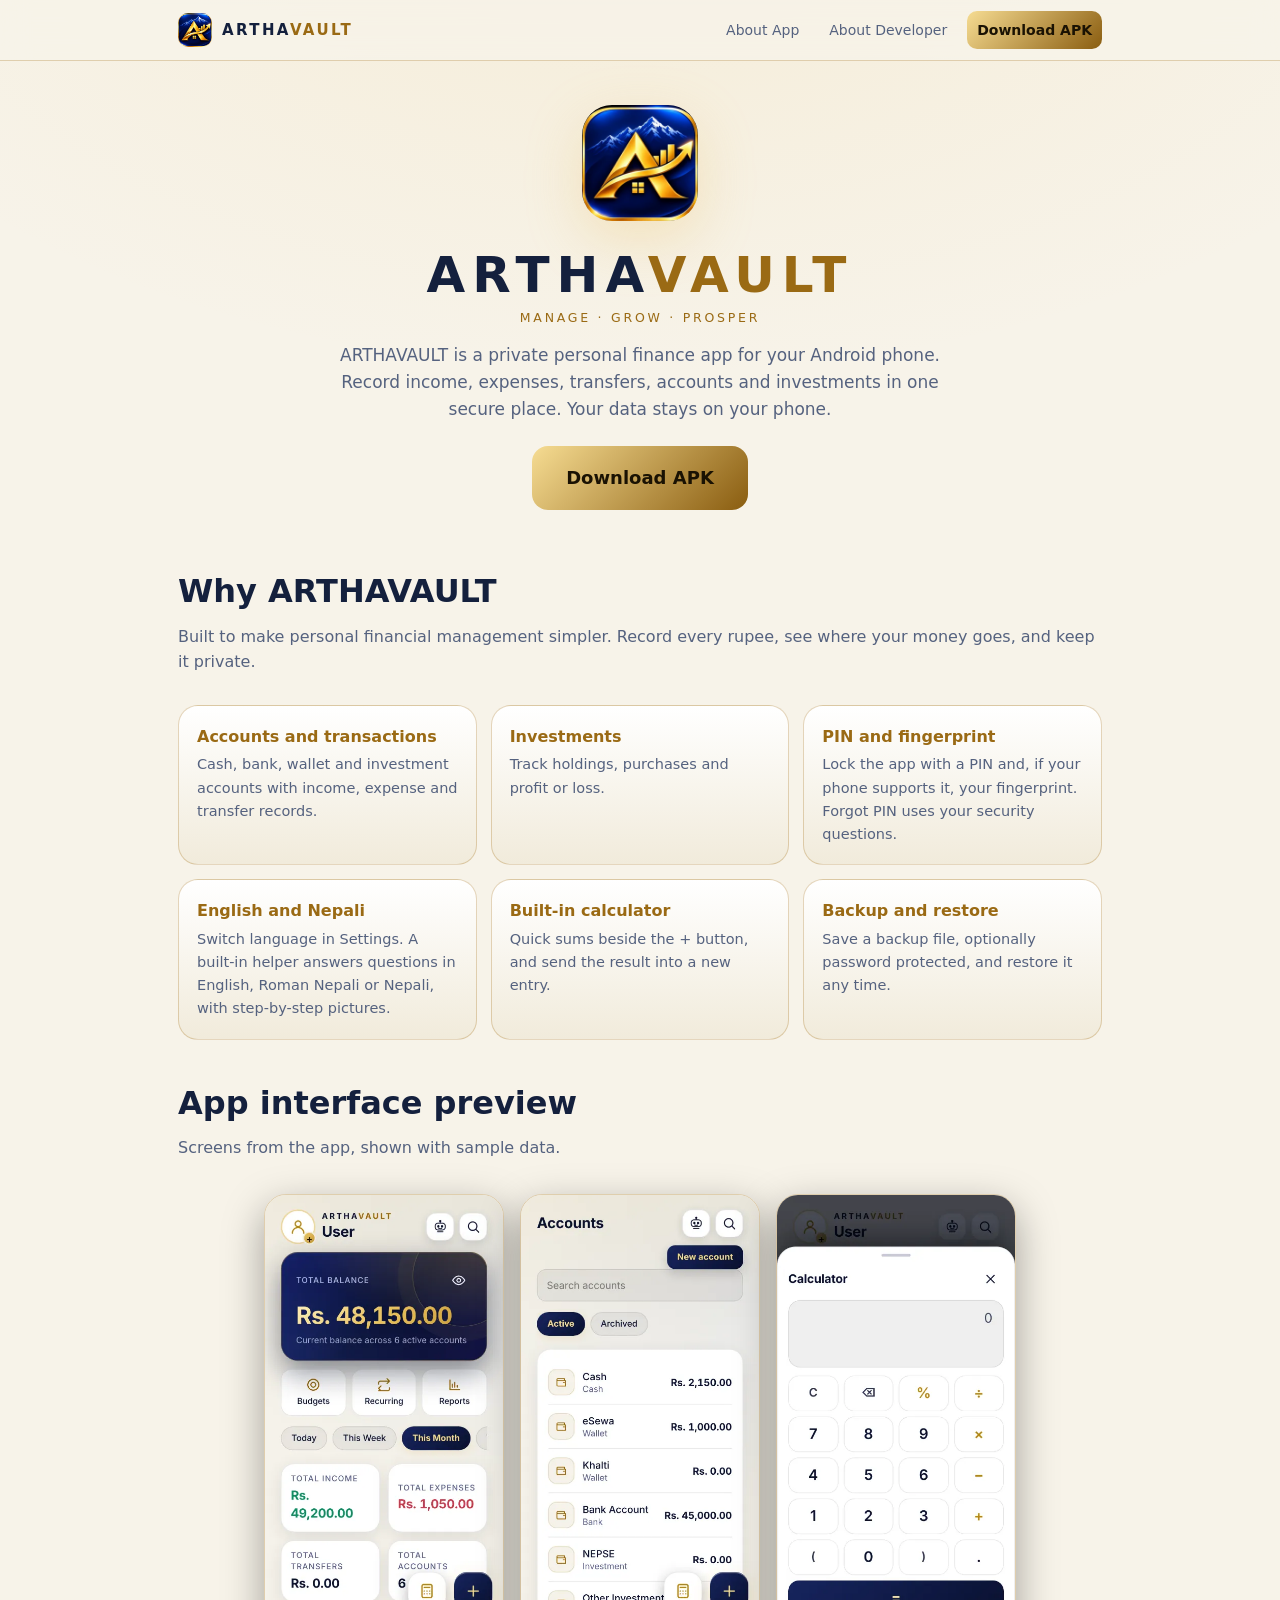
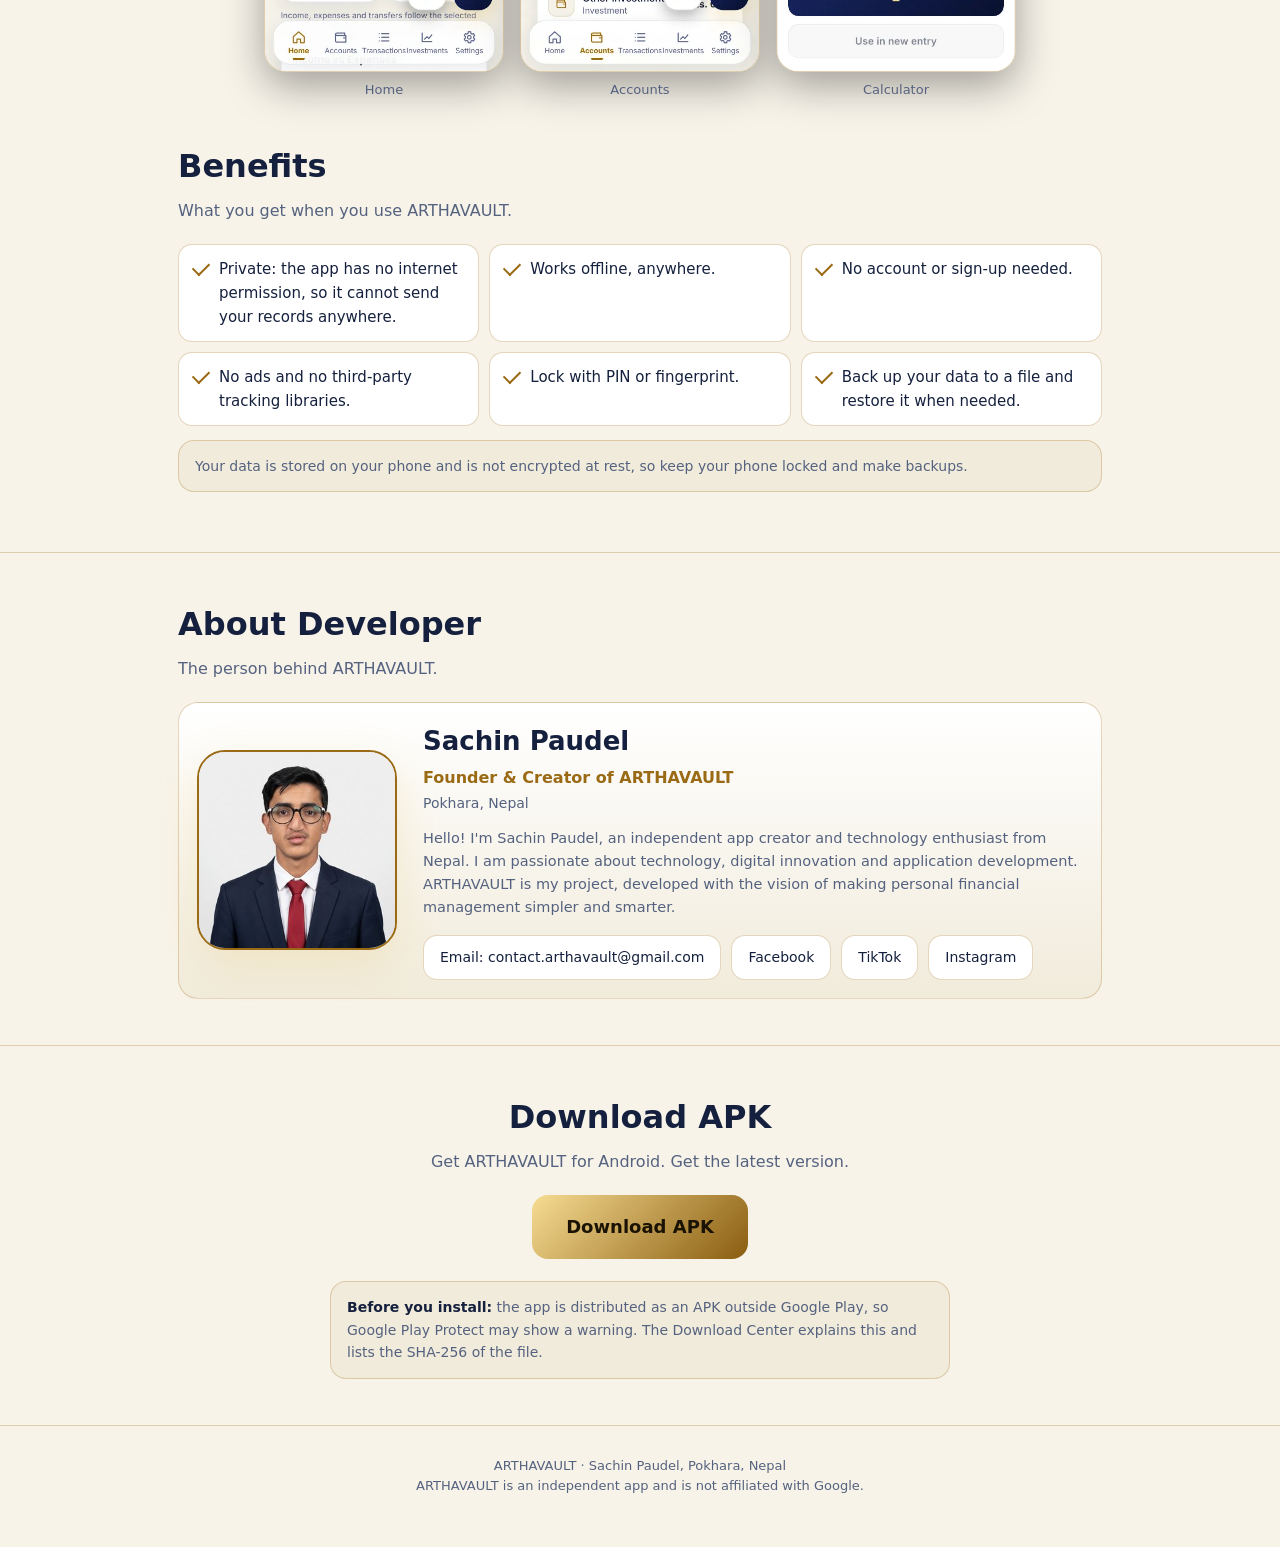
==== index.html @ 294e5fd0 "Add files via upload" ====
<!doctype html><html lang="en"><head><meta charset="utf-8"><meta name="viewport" content="width=device-width,initial-scale=1">
<title>ARTHAVAULT - Personal Finance App for Android (Download APK)</title>
<meta name="description" content="ARTHAVAULT is a private personal finance app for Android. Track income, expenses, accounts and investments with PIN and fingerprint lock. Works offline in English and Nepali. Download the APK.">
<link rel="canonical" href="https://arthavault.github.io/">
<meta property="og:site_name" content="ARTHAVAULT"><meta name="application-name" content="ARTHAVAULT"><meta name="robots" content="index,follow"><meta name="theme-color" content="#070d1f">
<meta property="og:type" content="website"><meta property="og:title" content="ARTHAVAULT - Manage. Grow. Prosper."><meta property="og:description" content="A private personal finance app for Android. English and Nepali. Data stays on your phone."><meta property="og:url" content="https://arthavault.github.io/"><meta property="og:image" content="https://arthavault.github.io/assets/logo.webp">
<script type="application/ld+json">{"@context":"https://schema.org","@type":"MobileApplication","name":"ARTHAVAULT","operatingSystem":"Android","applicationCategory":"FinanceApplication","description":"A private personal finance app for Android that works offline in English and Nepali.","url":"https://arthavault.github.io/","author":{"@type":"Person","name":"Sachin Paudel"},"offers":{"@type":"Offer","price":"0","priceCurrency":"USD"}}</script>
<script type="application/ld+json">{"@context":"https://schema.org","@type":"WebSite","name":"ARTHAVAULT","alternateName":"ArthaVault Nepal","url":"https://arthavault.github.io/"}</script><link rel="icon" href="/favicon.ico" sizes="48x48"><link rel="icon" type="image/png" sizes="48x48" href="/assets/favicon-48.png"><link rel="icon" type="image/png" sizes="192x192" href="/assets/favicon-192.png"><link rel="apple-touch-icon" href="/assets/apple-touch-icon.png"><link rel="stylesheet" href="assets/style.css"></head><body>
<nav class="top"><div class="w"><a class="brand" href="#about-app"><img src="assets/logo.webp" alt=""><span>ARTHA<i>VAULT</i></span></a>
<a class="l" href="#about-app">About App</a><a class="l" href="#about-developer">About Developer</a><a class="l cta" href="#download">Download APK</a></div></nav>

<section id="about-app" style="padding:0"><div class="w">
<div class="hero"><img class="lg" src="assets/logo.webp" alt="ARTHAVAULT logo" width="116" height="116"><h1>ARTHA<i>VAULT</i></h1><div class="tag">Manage · Grow · Prosper</div>
<p class="lead">ARTHAVAULT is a private personal finance app for your Android phone. Record income, expenses, transfers, accounts and investments in one secure place. Your data stays on your phone.</p>
<a class="btn big" href="download.html">Download APK</a></div>

<div class="rv" style="padding:30px 0 10px"><h2 class="h2">Why ARTHAVAULT</h2><p class="sub">Built to make personal financial management simpler. Record every rupee, see where your money goes, and keep it private.</p></div>
<div class="grid rv">
<div class="card"><b class="t">Accounts and transactions</b><p>Cash, bank, wallet and investment accounts with income, expense and transfer records.</p></div>
<div class="card"><b class="t">Investments</b><p>Track holdings, purchases and profit or loss.</p></div>
<div class="card"><b class="t">PIN and fingerprint</b><p>Lock the app with a PIN and, if your phone supports it, your fingerprint. Forgot PIN uses your security questions.</p></div>
<div class="card"><b class="t">English and Nepali</b><p>Switch language in Settings. A built-in helper answers questions in English, Roman Nepali or Nepali, with step-by-step pictures.</p></div>
<div class="card"><b class="t">Built-in calculator</b><p>Quick sums beside the + button, and send the result into a new entry.</p></div>
<div class="card"><b class="t">Backup and restore</b><p>Save a backup file, optionally password protected, and restore it any time.</p></div></div>

<div class="rv" style="padding:38px 0 8px"><h2 class="h2">App interface preview</h2><p class="sub">Screens from the app, shown with sample data.</p></div>
<div class="shots rv">
<figure><img src="assets/shot-home.webp" alt="ARTHAVAULT home screen with total balance" width="234" height="468" loading="lazy"><figcaption>Home</figcaption></figure>
<figure><img src="assets/shot-accounts.webp" alt="ARTHAVAULT accounts list" width="234" height="468" loading="lazy"><figcaption>Accounts</figcaption></figure>
<figure><img src="assets/shot-calc.webp" alt="ARTHAVAULT built-in calculator" width="234" height="468" loading="lazy"><figcaption>Calculator</figcaption></figure></div>

<div class="rv" style="padding:22px 0 46px"><h2 class="h2">Benefits</h2><p class="sub">What you get when you use ARTHAVAULT.</p>
<ul class="ben"><li>Private: the app has no internet permission, so it cannot send your records anywhere.</li><li>Works offline, anywhere.</li><li>No account or sign-up needed.</li><li>No ads and no third-party tracking libraries.</li><li>Lock with PIN or fingerprint.</li><li>Back up your data to a file and restore it when needed.</li></ul>
<p class="note" style="margin-top:14px">Your data is stored on your phone and is not encrypted at rest, so keep your phone locked and make backups.</p></div>
</div></section>

<section id="about-developer" class="blk"><div class="w">
<div class="rv"><h2 class="h2">About Developer</h2><p class="sub">The person behind ARTHAVAULT.</p>
<div class="dev card"><img class="ph" src="assets/sachin.jpg" alt="Sachin Paudel" width="200" height="200" loading="lazy">
<div><h3>Sachin Paudel</h3><div class="role">Founder &amp; Creator of ARTHAVAULT</div><div class="loc">Pokhara, Nepal</div>
<p class="about">Hello! I'm Sachin Paudel, an independent app creator and technology enthusiast from Nepal. I am passionate about technology, digital innovation and application development. ARTHAVAULT is my project, developed with the vision of making personal financial management simpler and smarter.</p>
<div class="contact"><a class="chip" href="mailto:contact.arthavault@gmail.com">Email: contact.arthavault@gmail.com</a>
<a class="chip" href="https://www.facebook.com/share/1FFiviWC2u/" target="_blank" rel="noopener">Facebook</a>
<a class="chip" href="https://www.tiktok.com/@arthavault?_r=1&amp;_t=ZS-9BOHJL34FTY" target="_blank" rel="noopener">TikTok</a>
<a class="chip" href="https://www.instagram.com/arthavaultapp?obrf=MzZlbmM0NDNmdGJ3" target="_blank" rel="noopener">Instagram</a></div></div></div></div></div></section>

<section id="download" class="blk"><div class="w dl rv"><h2 class="h2">Download APK</h2><p class="sub">Get ARTHAVAULT for Android. Get the latest version.</p>
<a class="btn big" href="download.html">Download APK</a>
<p class="note" style="margin:22px auto 0;max-width:620px;text-align:left"><b>Before you install:</b> the app is distributed as an APK outside Google Play, so Google Play Protect may show a warning. The Download Center explains this and lists the SHA-256 of the file.</p></div></section>

<footer><div class="w">ARTHAVAULT · Sachin Paudel, Pokhara, Nepal<br>ARTHAVAULT is an independent app and is not affiliated with Google.</div></footer>
<script>
(function(){var els=document.querySelectorAll('.rv');if(!('IntersectionObserver' in window)){els.forEach(function(e){e.classList.add('in')});return}
var o=new IntersectionObserver(function(es){es.forEach(function(e){if(e.isIntersecting){e.target.classList.add('in');o.unobserve(e.target)}})},{threshold:.12});els.forEach(function(e){o.observe(e)})})();
</script></body></html>
---- assets/style.css ----
:root{--bg:#070d1f;--bg2:#0b1430;--s:#0e1730;--s2:#121d3c;--line:rgba(232,188,85,.2);--ink:#eef1fa;--mut:#9aa6c4;--gold:#e8bc55;--gold2:#c8922a;--ok:#4cc38a;--bad:#ff7a7a}
@media(prefers-color-scheme:light){:root{--bg:#f7f3e9;--bg2:#efe8d6;--s:#fff;--s2:#f1ebdb;--line:rgba(160,110,20,.28);--ink:#14203d;--mut:#55627f;--gold:#9a6a14;--gold2:#8a5d10;--ok:#1f8a58;--bad:#c23b3b}}
*{box-sizing:border-box}html{scroll-behavior:smooth;scroll-padding-top:70px}
body{margin:0;background:radial-gradient(900px 500px at 50% -120px,rgba(232,188,85,.12),transparent),var(--bg);color:var(--ink);font:16px/1.6 system-ui,-apple-system,"Segoe UI",Roboto,sans-serif;-webkit-font-smoothing:antialiased}
a{color:var(--gold)}img{max-width:100%}
.w{max-width:960px;margin:0 auto;padding:0 18px}
nav.top{position:sticky;top:0;z-index:20;backdrop-filter:blur(14px);background:color-mix(in srgb,var(--bg) 82%,transparent);border-bottom:1px solid var(--line)}
nav.top .w{display:flex;align-items:center;gap:10px;height:60px}
.brand{display:flex;align-items:center;gap:10px;text-decoration:none;color:var(--ink);font-weight:700;letter-spacing:.16em;font-size:15px;margin-right:auto}
.brand img{width:34px;height:34px;border-radius:10px}.brand i{font-style:normal;color:var(--gold)}
nav.top a.l{color:var(--mut);text-decoration:none;font-size:14px;padding:8px 10px;border-radius:10px;white-space:nowrap}
nav.top a.l:hover,nav.top a.l.on{color:var(--ink);background:var(--s2)}
nav.top a.cta{background:linear-gradient(135deg,#f6dc92,var(--gold2));color:#1a1203;font-weight:700}
@media(max-width:560px){.brand span{display:none}nav.top a.l{padding:8px 7px;font-size:13px}}
.hero{text-align:center;padding:44px 0 26px}
.hero img.lg{width:116px;height:116px;border-radius:30px;box-shadow:0 18px 56px rgba(232,188,85,.28)}
h1{font-size:clamp(30px,8vw,50px);letter-spacing:.14em;margin:18px 0 4px;line-height:1.15}h1 i{font-style:normal;color:var(--gold)}
.tag{color:var(--gold);letter-spacing:.22em;font-size:12.5px;text-transform:uppercase}
.lead{color:var(--mut);max-width:600px;margin:14px auto 22px;font-size:17px}
.btn{display:inline-flex;align-items:center;justify-content:center;gap:8px;padding:15px 26px;border-radius:16px;background:linear-gradient(135deg,#f6dc92,var(--gold2));color:#1a1203;font-weight:700;text-decoration:none;border:0;font-size:16px;cursor:pointer;transition:transform .18s,box-shadow .18s;font-family:inherit}
.btn:hover{transform:translateY(-2px);box-shadow:0 10px 28px rgba(232,188,85,.28)}
.btn.sec{background:transparent;color:var(--ink);border:1px solid var(--line)}.btn.sec:hover{box-shadow:none;background:var(--s2)}
.btn.big{padding:18px 34px;font-size:18px}.btn.sm{padding:11px 18px;font-size:14px;border-radius:13px}
.btn[disabled]{opacity:.6;cursor:wait}
section.blk{padding:46px 0;border-top:1px solid var(--line)}
section.blk>.w>h2,.h2{font-size:clamp(24px,5vw,32px);margin:0 0 6px}
.sub{color:var(--mut);margin:0 0 20px}
.grid{display:grid;grid-template-columns:repeat(auto-fit,minmax(250px,1fr));gap:14px}
.card{background:linear-gradient(180deg,var(--s),var(--s2));border:1px solid var(--line);border-radius:20px;padding:18px}
.card b.t{color:var(--gold);display:block;margin-bottom:4px}.card p{margin:0;color:var(--mut);font-size:14.5px}
.shots{display:flex;gap:16px;overflow-x:auto;padding:6px 2px 18px;scroll-snap-type:x mandatory;-webkit-overflow-scrolling:touch}
.shots figure{margin:0;flex:0 0 min(62%,240px);scroll-snap-align:center;text-align:center}
.shots img{width:100%;border-radius:22px;border:1px solid var(--line);box-shadow:0 14px 40px rgba(0,0,0,.35);display:block;height:auto}
.shots figcaption{font-size:13px;color:var(--mut);margin-top:8px}
@media(min-width:760px){.shots{justify-content:center;overflow:visible}.shots figure{flex-basis:240px}}
.note{border:1px solid var(--line);background:var(--s2);border-radius:16px;padding:14px 16px;font-size:14px;color:var(--mut)}.note b{color:var(--ink)}
ul.ben{list-style:none;padding:0;margin:0;display:grid;grid-template-columns:repeat(auto-fit,minmax(260px,1fr));gap:10px}
ul.ben li{padding:12px 14px 12px 40px;position:relative;background:var(--s);border:1px solid var(--line);border-radius:14px;font-size:15px}
ul.ben li:before{content:"";position:absolute;left:14px;top:17px;width:14px;height:8px;border-left:2.5px solid var(--gold);border-bottom:2.5px solid var(--gold);transform:rotate(-45deg)}
.dev{display:grid;grid-template-columns:200px 1fr;gap:26px;align-items:center}
@media(max-width:640px){.dev{grid-template-columns:1fr;text-align:center}.dev .ph{margin:0 auto}}
.ph{width:200px;height:200px;border-radius:28px;object-fit:cover;object-position:center top;border:2px solid var(--gold);box-shadow:0 16px 44px rgba(232,188,85,.2)}
.dev h3{margin:0;font-size:26px}.dev .role{color:var(--gold);font-weight:600;margin:2px 0}.dev .loc{color:var(--mut);font-size:14px;margin-bottom:12px}
.dev p.about{color:var(--mut);margin:0 0 16px}
.contact{display:flex;flex-wrap:wrap;gap:10px}@media(max-width:640px){.contact{justify-content:center}}
.chip{display:inline-flex;gap:8px;align-items:center;padding:10px 16px;border-radius:14px;border:1px solid var(--line);background:var(--s);color:var(--ink);text-decoration:none;font-size:14px}.chip:hover{background:var(--s2)}
.dl{text-align:center}
footer{padding:30px 0 50px;color:var(--mut);font-size:13px;text-align:center;border-top:1px solid var(--line)}
.rv{opacity:0;transform:translateY(18px);transition:opacity .6s ease,transform .6s ease}.rv.in{opacity:1;transform:none}
@media(prefers-reduced-motion:reduce){html{scroll-behavior:auto}.rv{opacity:1;transform:none;transition:none}.btn{transition:none}}
/* download center */
.vcard{margin-bottom:14px}.vcard.latest{border-color:var(--gold);box-shadow:0 0 0 1px var(--gold),0 18px 50px rgba(232,188,85,.14)}
.vh{display:flex;flex-wrap:wrap;gap:10px 14px;align-items:flex-start;justify-content:space-between}
.vh h3{margin:0;font-size:21px}.vh .nm{color:var(--mut);font-size:14px;margin-top:2px}
.badge{font-size:11px;font-weight:700;letter-spacing:.06em;text-transform:uppercase;padding:3px 10px;border-radius:99px;border:1px solid var(--line);color:var(--mut);margin-left:8px;vertical-align:middle}
.badge.l{background:linear-gradient(135deg,#f6dc92,var(--gold2));color:#1a1203;border:0}
.meta{display:grid;grid-template-columns:repeat(auto-fit,minmax(150px,1fr));gap:8px 16px;margin:14px 0;font-size:13.5px}
.meta div span{display:block;color:var(--mut);font-size:12px}.meta div b{font-weight:600}
.notes{color:var(--mut);font-size:14.5px;margin:0 0 12px}
.hash{font:11px/1.5 ui-monospace,Menlo,monospace;color:var(--mut);word-break:break-all;margin-top:10px}
.stat{margin-top:10px;font-size:14px;min-height:20px}.stat.ok{color:var(--ok)}.stat.err{color:var(--bad)}.stat.wait{color:var(--mut)}
.back{display:inline-flex;margin-bottom:6px}
ol.steps{padding-left:20px;color:var(--mut)}ol.steps li{margin:6px 0}
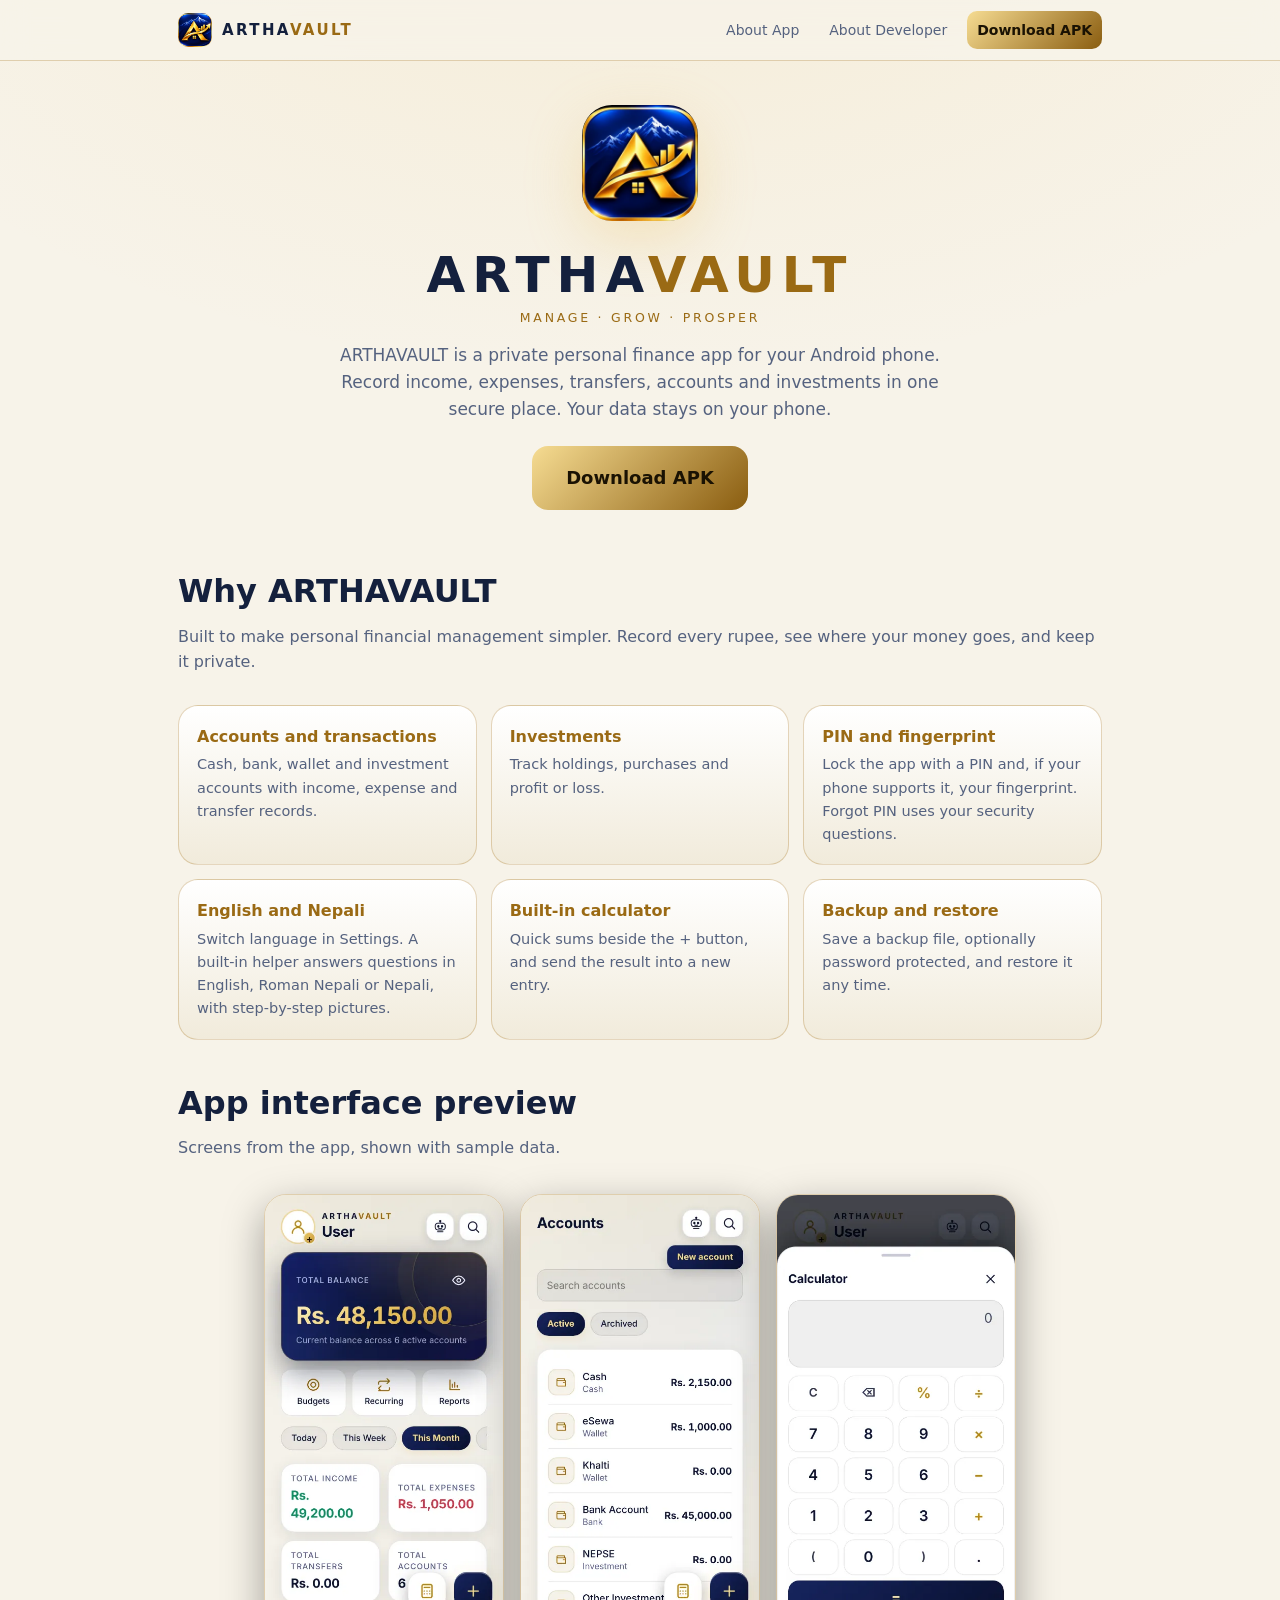
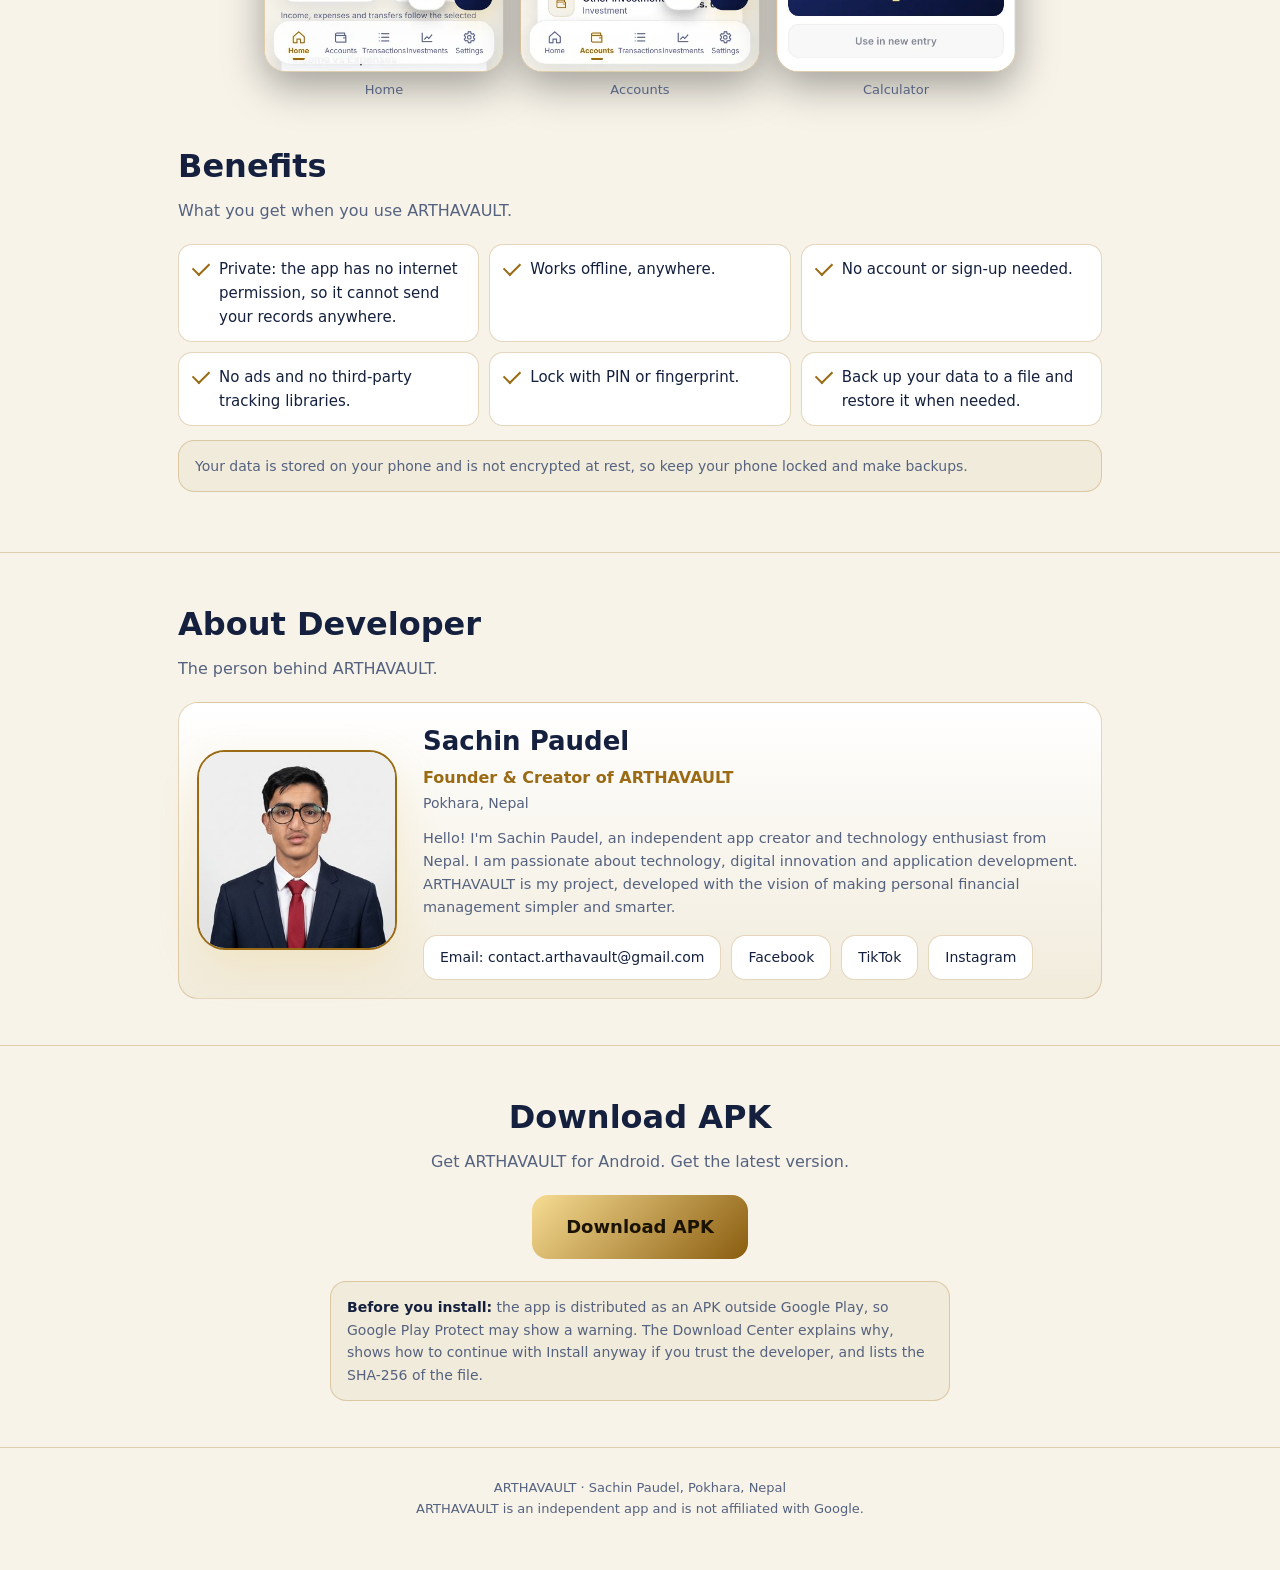
==== commit cea33078: "Add files via upload" ====
--- a/index.html
+++ b/index.html
@@ -46,7 +46,7 @@
 
 <section id="download" class="blk"><div class="w dl rv"><h2 class="h2">Download APK</h2><p class="sub">Get ARTHAVAULT for Android. Get the latest version.</p>
 <a class="btn big" href="download.html">Download APK</a>
-<p class="note" style="margin:22px auto 0;max-width:620px;text-align:left"><b>Before you install:</b> the app is distributed as an APK outside Google Play, so Google Play Protect may show a warning. The Download Center explains this and lists the SHA-256 of the file.</p></div></section>
+<p class="note" style="margin:22px auto 0;max-width:620px;text-align:left"><b>Before you install:</b> the app is distributed as an APK outside Google Play, so Google Play Protect may show a warning. The Download Center explains why, shows how to continue with Install anyway if you trust the developer, and lists the SHA-256 of the file.</p></div></section>
 
 <footer><div class="w">ARTHAVAULT · Sachin Paudel, Pokhara, Nepal<br>ARTHAVAULT is an independent app and is not affiliated with Google.</div></footer>
 <script>
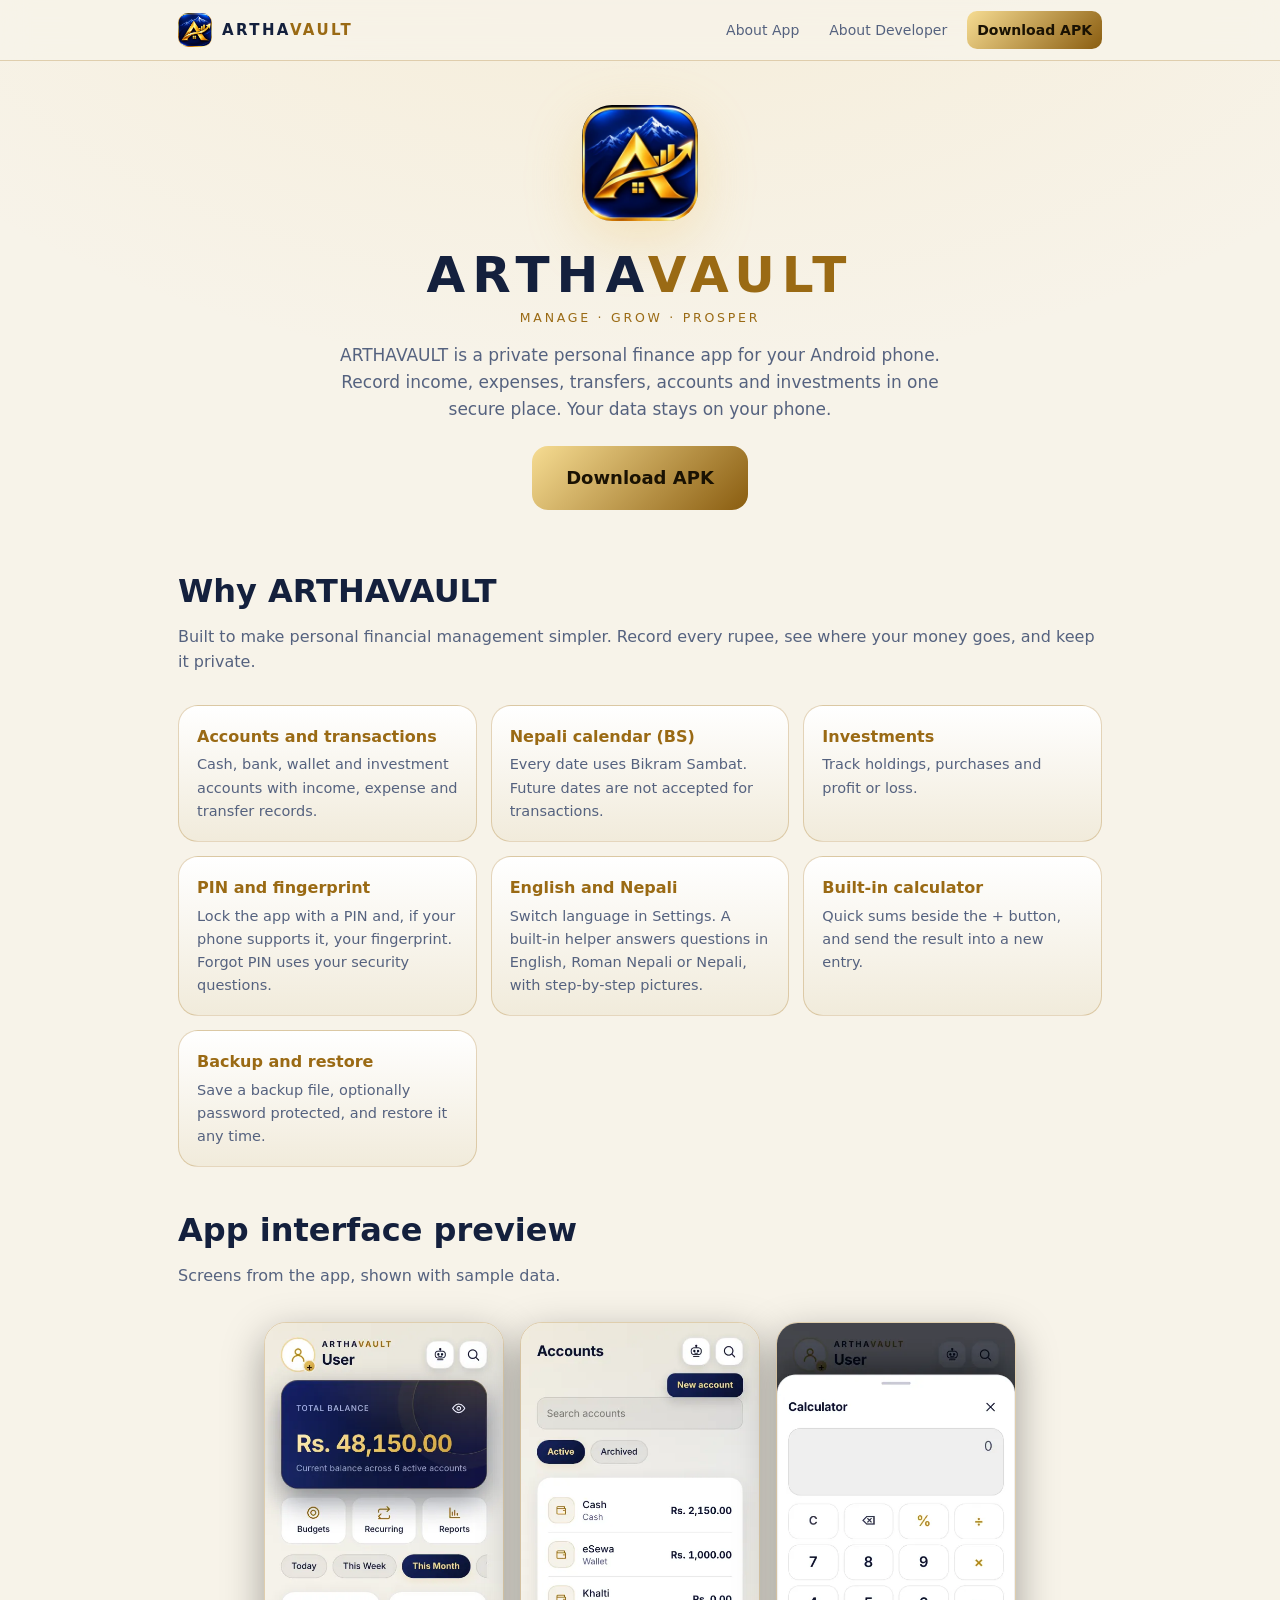
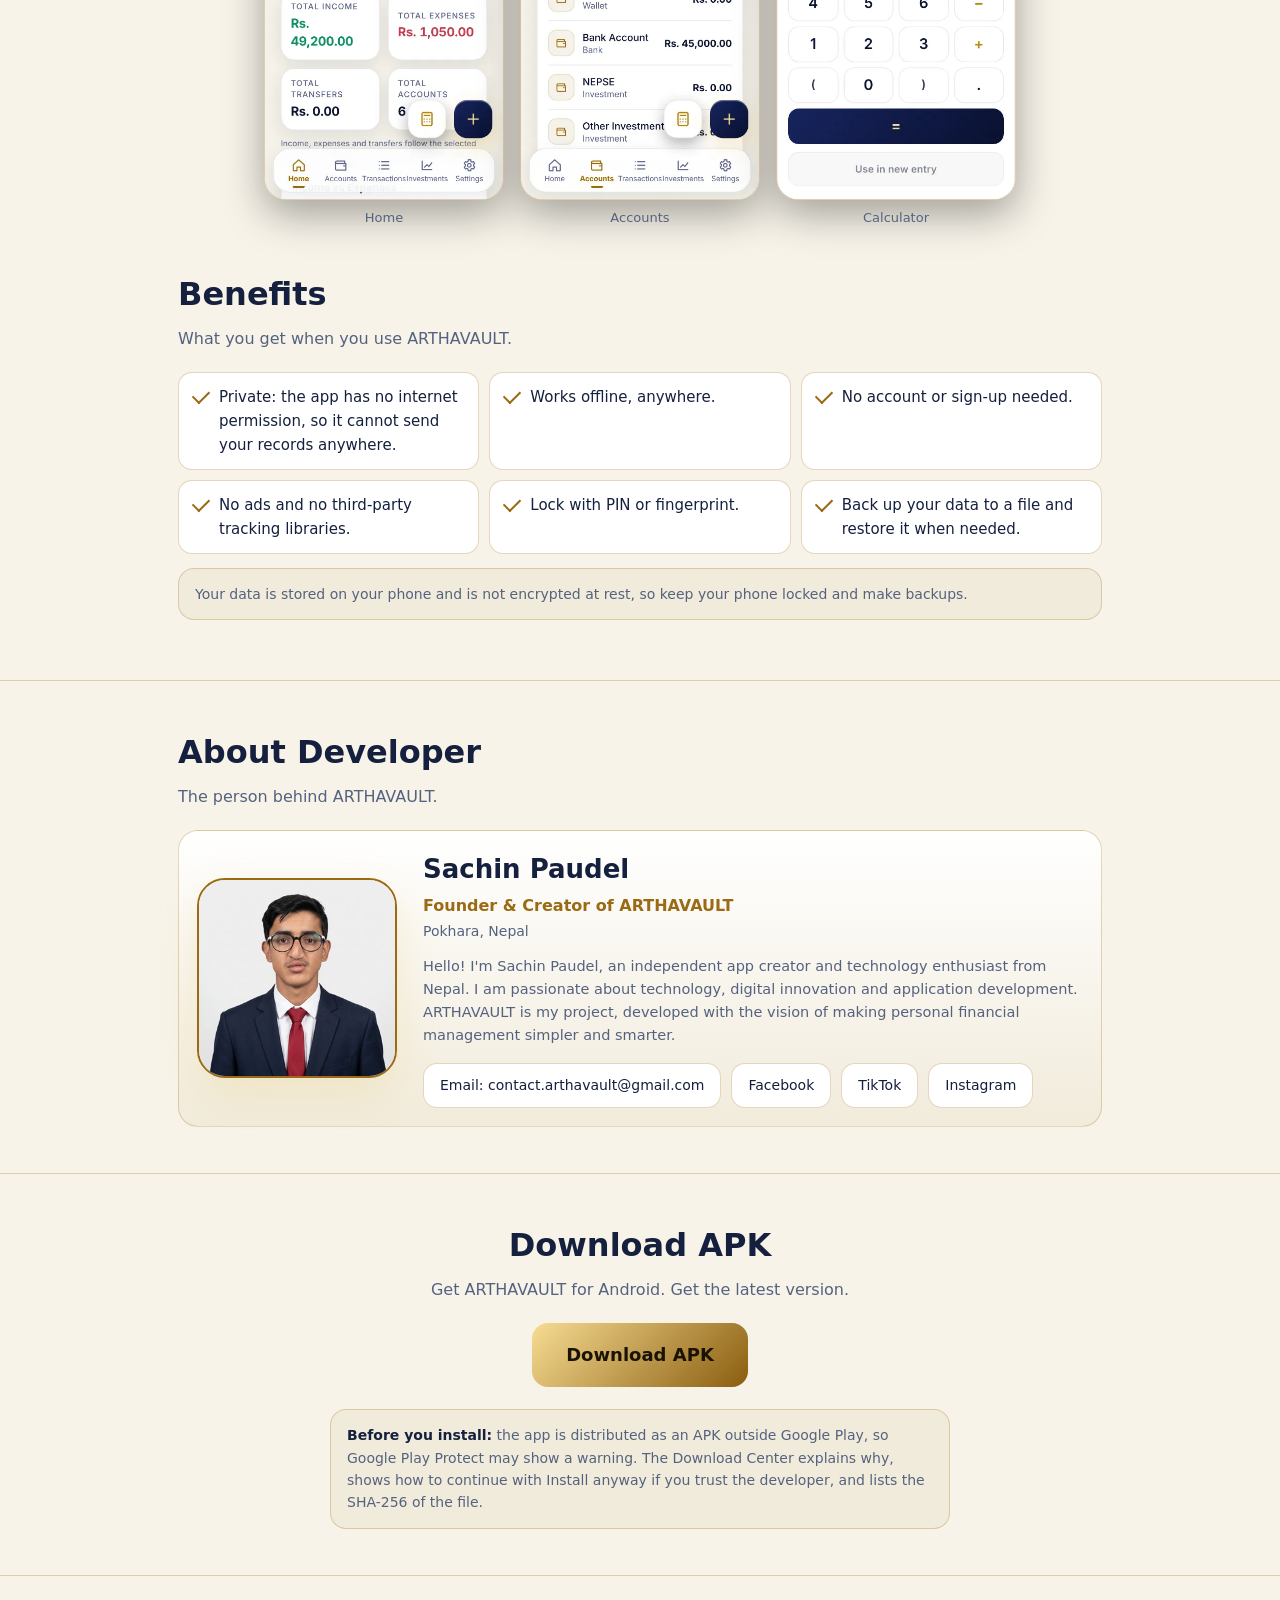
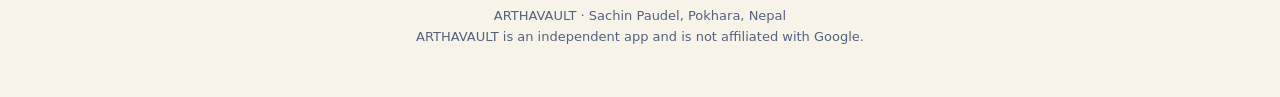
==== commit db19a220: "Add files via upload" ====
--- a/index.html
+++ b/index.html
@@ -17,6 +17,7 @@
 <div class="rv" style="padding:30px 0 10px"><h2 class="h2">Why ARTHAVAULT</h2><p class="sub">Built to make personal financial management simpler. Record every rupee, see where your money goes, and keep it private.</p></div>
 <div class="grid rv">
 <div class="card"><b class="t">Accounts and transactions</b><p>Cash, bank, wallet and investment accounts with income, expense and transfer records.</p></div>
+<div class="card"><b class="t">Nepali calendar (BS)</b><p>Every date uses Bikram Sambat. Future dates are not accepted for transactions.</p></div>
 <div class="card"><b class="t">Investments</b><p>Track holdings, purchases and profit or loss.</p></div>
 <div class="card"><b class="t">PIN and fingerprint</b><p>Lock the app with a PIN and, if your phone supports it, your fingerprint. Forgot PIN uses your security questions.</p></div>
 <div class="card"><b class="t">English and Nepali</b><p>Switch language in Settings. A built-in helper answers questions in English, Roman Nepali or Nepali, with step-by-step pictures.</p></div>
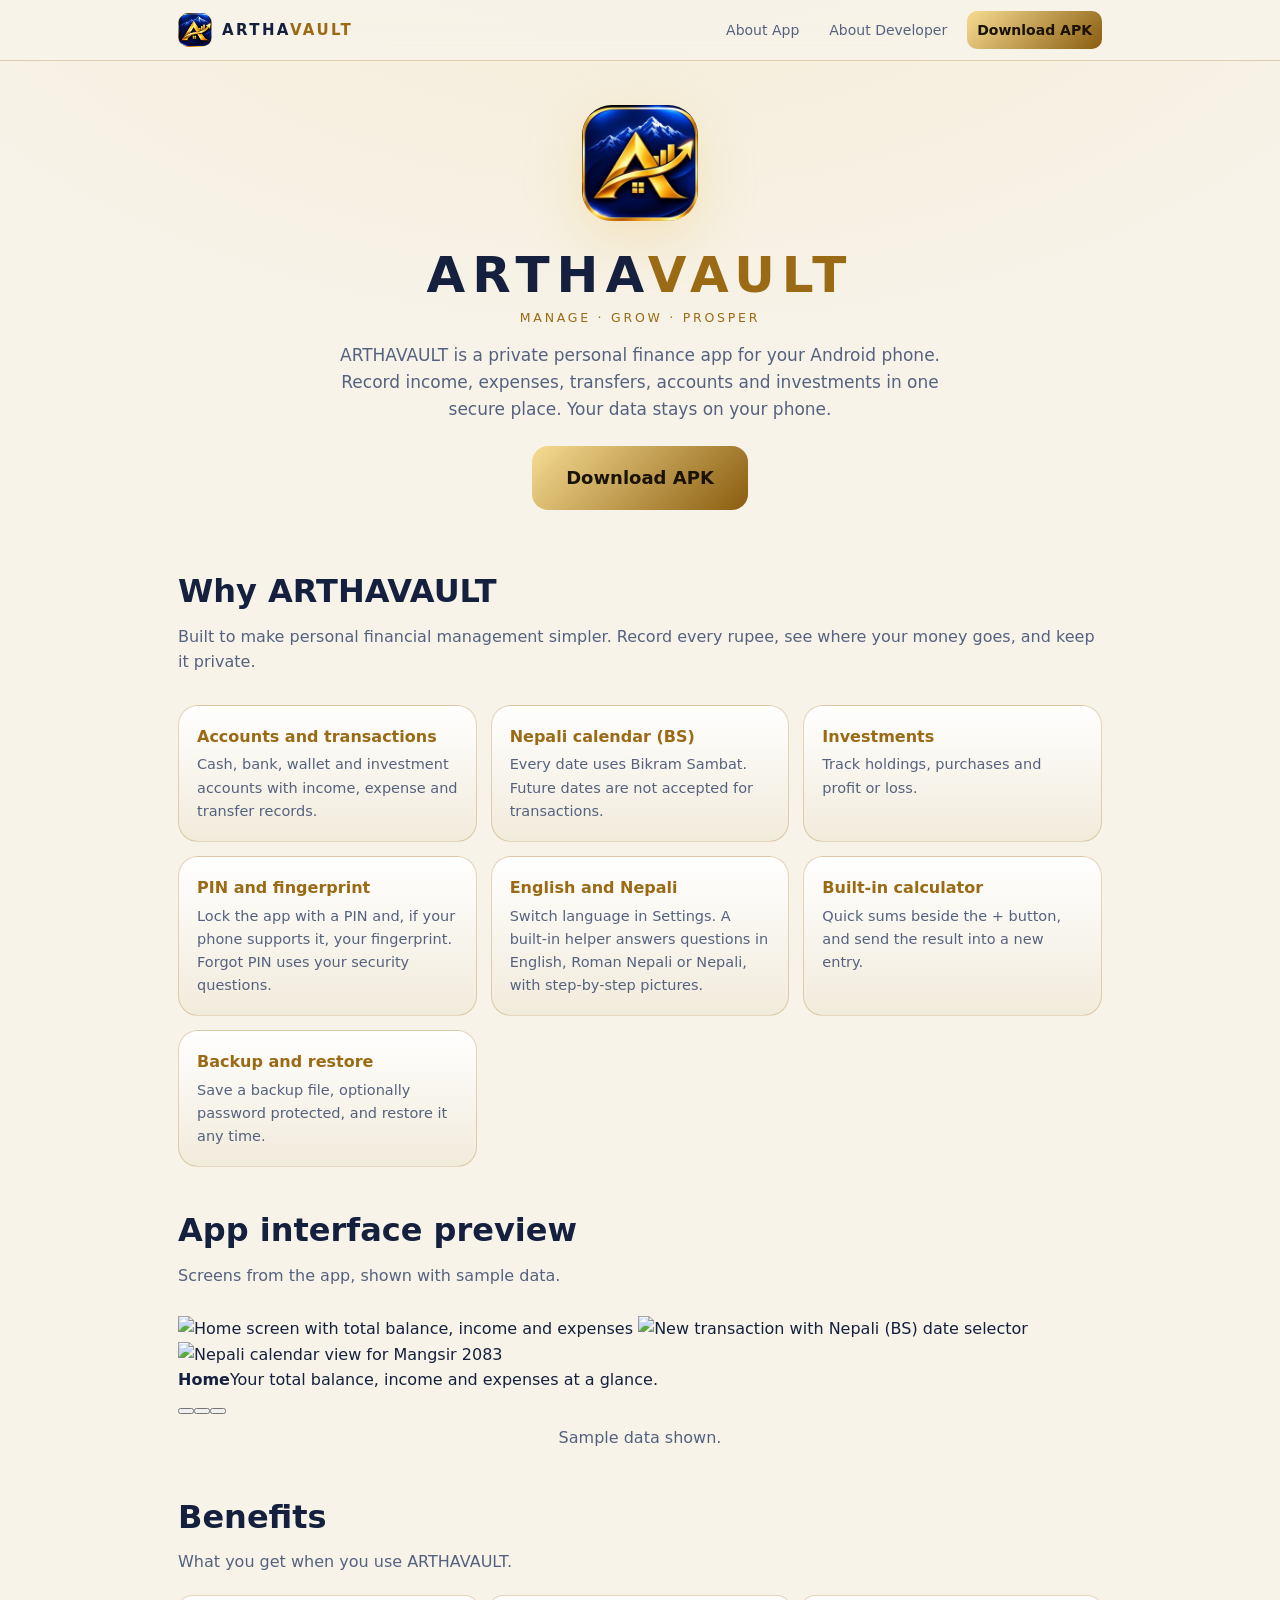
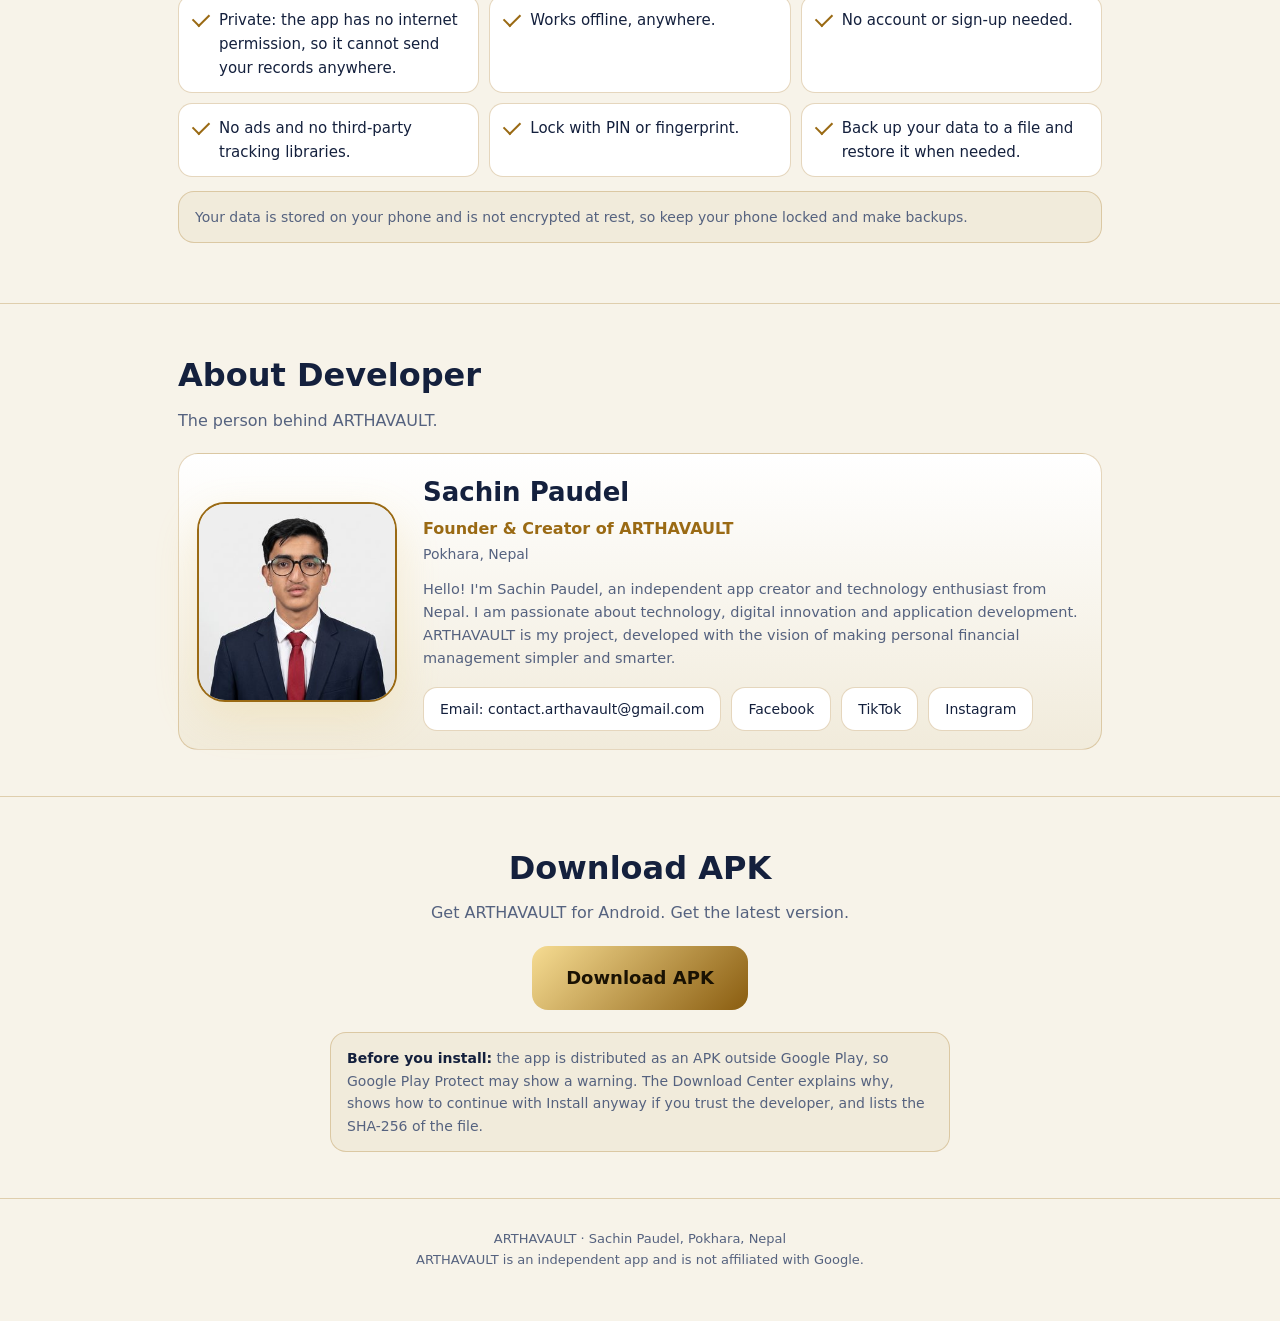
==== commit f97f2fd5: "Add files via upload" ====
--- a/index.html
+++ b/index.html
@@ -25,10 +25,16 @@
 <div class="card"><b class="t">Backup and restore</b><p>Save a backup file, optionally password protected, and restore it any time.</p></div></div>
 
 <div class="rv" style="padding:38px 0 8px"><h2 class="h2">App interface preview</h2><p class="sub">Screens from the app, shown with sample data.</p></div>
-<div class="shots rv">
-<figure><img src="assets/shot-home.webp" alt="ARTHAVAULT home screen with total balance" width="234" height="468" loading="lazy"><figcaption>Home</figcaption></figure>
-<figure><img src="assets/shot-accounts.webp" alt="ARTHAVAULT accounts list" width="234" height="468" loading="lazy"><figcaption>Accounts</figcaption></figure>
-<figure><img src="assets/shot-calc.webp" alt="ARTHAVAULT built-in calculator" width="234" height="468" loading="lazy"><figcaption>Calculator</figcaption></figure></div>
+<div class="demo rv" id="demo" aria-label="ARTHAVAULT app preview">
+<div class="phone"><div class="screen">
+<img class="on" src="assets/demo-home.webp" alt="Home screen with total balance, income and expenses" width="360" height="740" loading="lazy">
+<img src="assets/demo-add.webp" alt="New transaction with Nepali (BS) date selector" width="360" height="740" loading="lazy">
+<img src="assets/demo-cal.webp" alt="Nepali calendar view for Mangsir 2083" width="360" height="740" loading="lazy">
+</div></div>
+<div class="dcap"><b id="dtitle">Home</b><span id="dtext">Your total balance, income and expenses at a glance.</span>
+<div class="dots" role="tablist"><button type="button" class="d on" data-i="0" aria-label="Home"></button><button type="button" class="d" data-i="1" aria-label="Add transaction"></button><button type="button" class="d" data-i="2" aria-label="Nepali calendar"></button></div></div>
+</div>
+<p class="sub" style="text-align:center;margin-top:6px">Sample data shown.</p>
 
 <div class="rv" style="padding:22px 0 46px"><h2 class="h2">Benefits</h2><p class="sub">What you get when you use ARTHAVAULT.</p>
 <ul class="ben"><li>Private: the app has no internet permission, so it cannot send your records anywhere.</li><li>Works offline, anywhere.</li><li>No account or sign-up needed.</li><li>No ads and no third-party tracking libraries.</li><li>Lock with PIN or fingerprint.</li><li>Back up your data to a file and restore it when needed.</li></ul>
@@ -53,4 +59,9 @@
 <script>
 (function(){var els=document.querySelectorAll('.rv');if(!('IntersectionObserver' in window)){els.forEach(function(e){e.classList.add('in')});return}
 var o=new IntersectionObserver(function(es){es.forEach(function(e){if(e.isIntersecting){e.target.classList.add('in');o.unobserve(e.target)}})},{threshold:.12});els.forEach(function(e){o.observe(e)})})();
-</script></body></html>
+</script><script>(function(){var d=document.getElementById('demo');if(!d)return;var im=d.querySelectorAll('.screen img'),dt=d.querySelectorAll('.d'),T=[['Home','Your total balance, income and expenses at a glance.'],['Add a transaction','Pick the date from the Nepali (BS) calendar. Future dates are not accepted.'],['Nepali calendar','See your payments and income on the Bikram Sambat calendar.']],i=0,t;
+function go(n){i=n;for(var k=0;k<im.length;k++){im[k].classList.toggle('on',k===n);dt[k].classList.toggle('on',k===n)}document.getElementById('dtitle').textContent=T[n][0];document.getElementById('dtext').textContent=T[n][1]}
+function play(){if(window.matchMedia&&matchMedia('(prefers-reduced-motion: reduce)').matches)return;clearInterval(t);t=setInterval(function(){go((i+1)%im.length)},3500)}
+dt.forEach(function(b){b.addEventListener('click',function(){go(+b.dataset.i);play()})});
+d.addEventListener('mouseenter',function(){clearInterval(t)});d.addEventListener('mouseleave',play);play()})();</script>
+</body></html>
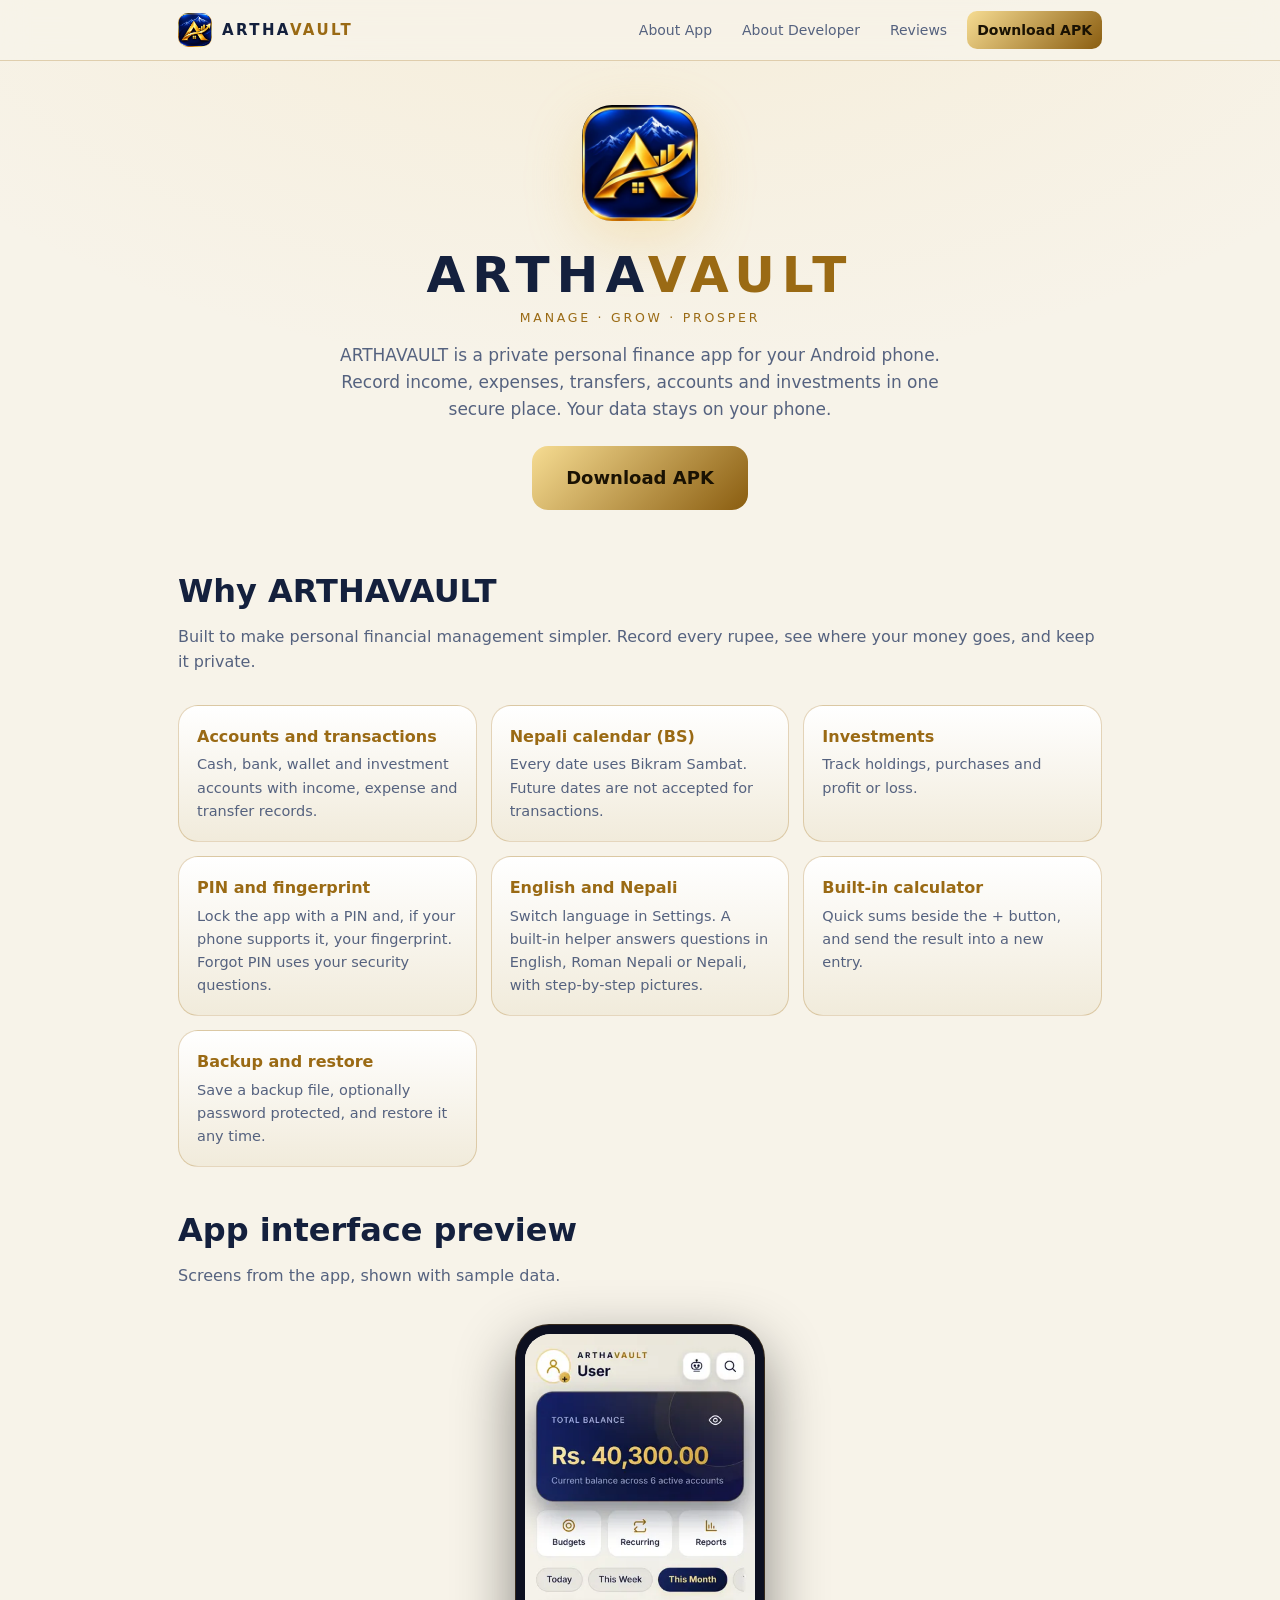
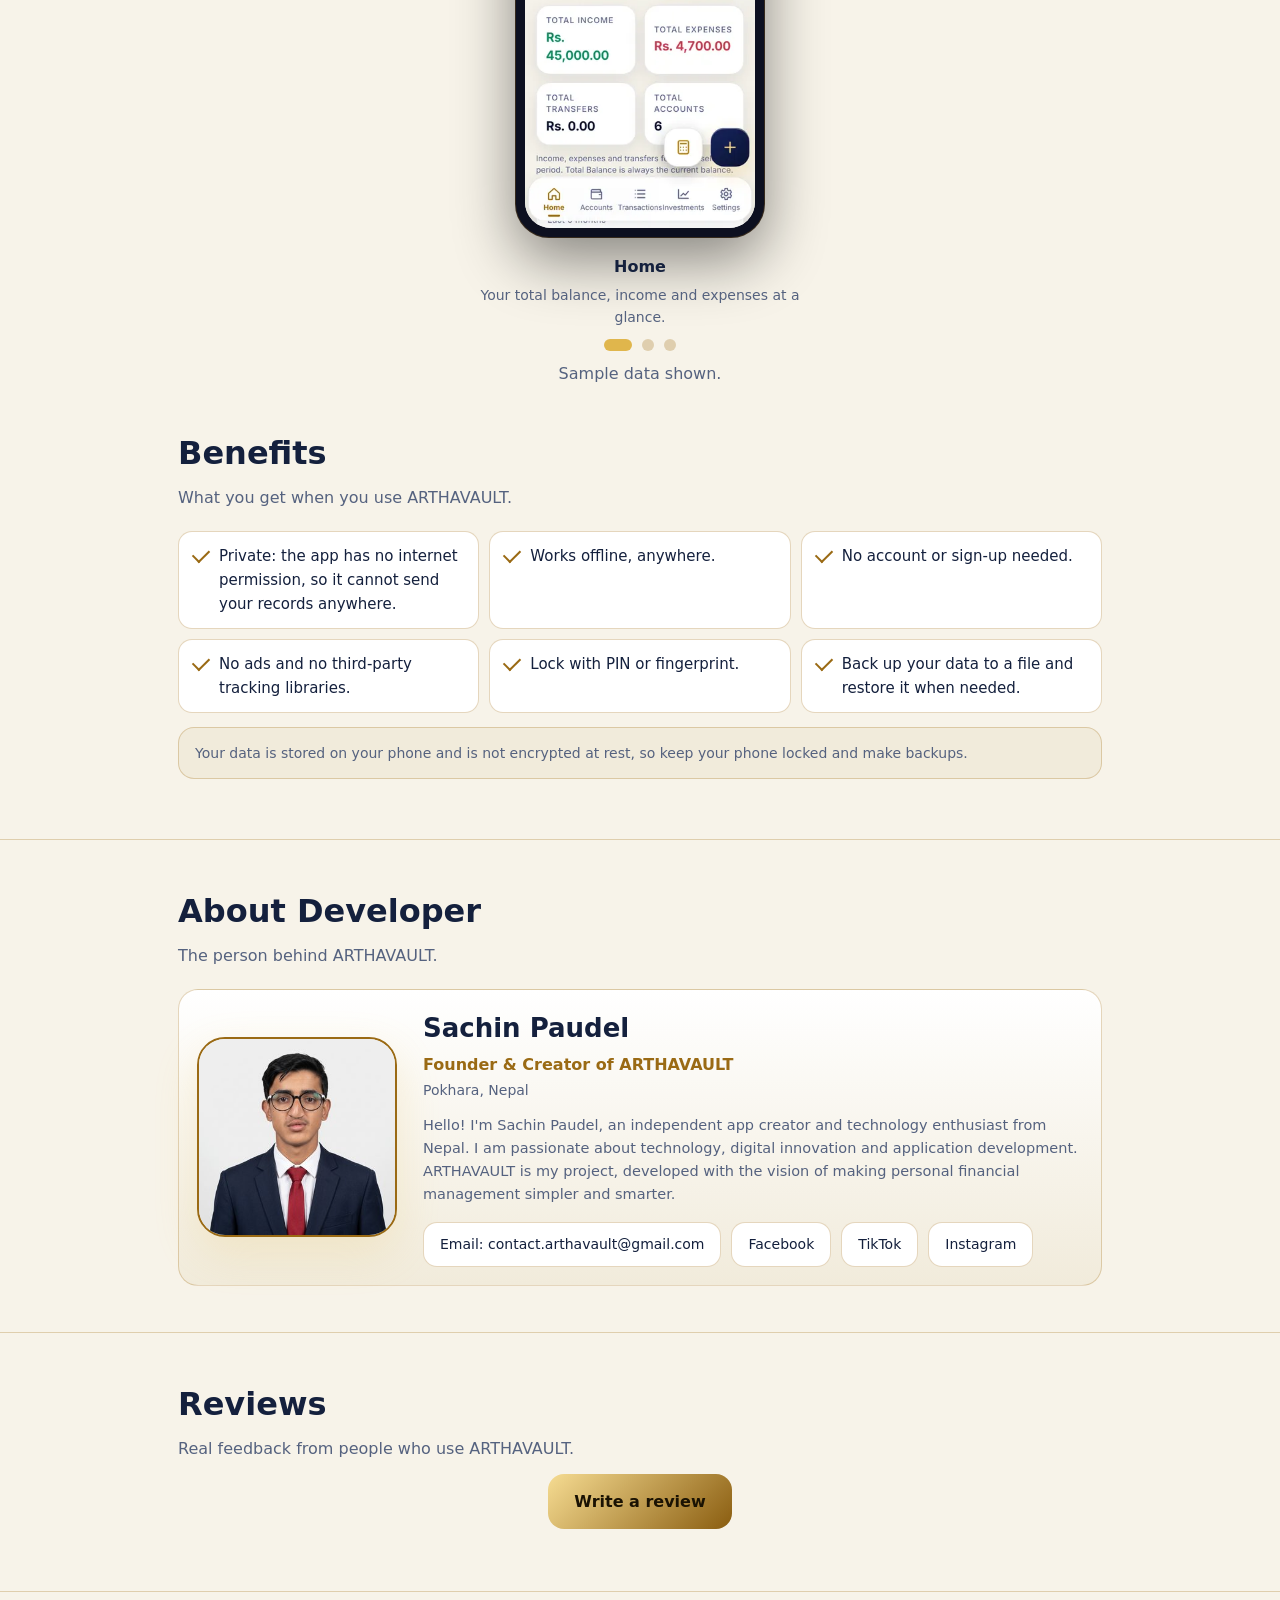
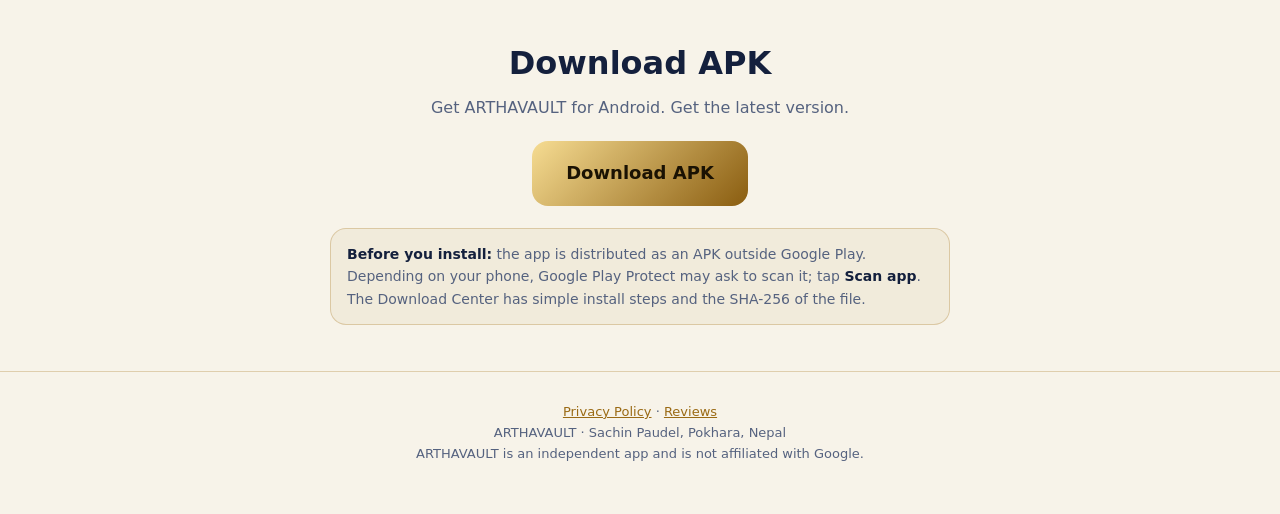
==== commit 5e180b48: "Add files via upload" ====
--- a/index.html
+++ b/index.html
@@ -7,7 +7,7 @@
 <script type="application/ld+json">{"@context":"https://schema.org","@type":"MobileApplication","name":"ARTHAVAULT","operatingSystem":"Android","applicationCategory":"FinanceApplication","description":"A private personal finance app for Android that works offline in English and Nepali.","url":"https://arthavault.github.io/","author":{"@type":"Person","name":"Sachin Paudel"},"offers":{"@type":"Offer","price":"0","priceCurrency":"USD"}}</script>
 <script type="application/ld+json">{"@context":"https://schema.org","@type":"WebSite","name":"ARTHAVAULT","alternateName":"ArthaVault Nepal","url":"https://arthavault.github.io/"}</script><link rel="icon" href="/favicon.ico" sizes="48x48"><link rel="icon" type="image/png" sizes="48x48" href="/assets/favicon-48.png"><link rel="icon" type="image/png" sizes="192x192" href="/assets/favicon-192.png"><link rel="apple-touch-icon" href="/assets/apple-touch-icon.png"><link rel="stylesheet" href="assets/style.css"></head><body>
 <nav class="top"><div class="w"><a class="brand" href="#about-app"><img src="assets/logo.webp" alt=""><span>ARTHA<i>VAULT</i></span></a>
-<a class="l" href="#about-app">About App</a><a class="l" href="#about-developer">About Developer</a><a class="l cta" href="#download">Download APK</a></div></nav>
+<a class="l" href="#about-app">About App</a><a class="l" href="#about-developer">About Developer</a><a class="l" href="#reviews">Reviews</a><a class="l cta" href="#download">Download APK</a></div></nav>
 
 <section id="about-app" style="padding:0"><div class="w">
 <div class="hero"><img class="lg" src="assets/logo.webp" alt="ARTHAVAULT logo" width="116" height="116"><h1>ARTHA<i>VAULT</i></h1><div class="tag">Manage · Grow · Prosper</div>
@@ -51,11 +51,14 @@
 <a class="chip" href="https://www.tiktok.com/@arthavault?_r=1&amp;_t=ZS-9BOHJL34FTY" target="_blank" rel="noopener">TikTok</a>
 <a class="chip" href="https://www.instagram.com/arthavaultapp?obrf=MzZlbmM0NDNmdGJ3" target="_blank" rel="noopener">Instagram</a></div></div></div></div></div></section>
 
+<section id="reviews" class="blk"><div class="w rv"><h2 class="h2">Reviews</h2><p class="sub">Real feedback from people who use ARTHAVAULT.</p>
+<div id="rv-sum" class="sub" style="margin-top:-8px"></div><div id="rv-list" class="rvl"></div>
+<p style="text-align:center;margin-top:16px"><a class="btn" href="reviews.html">Write a review</a></p></div></section>
 <section id="download" class="blk"><div class="w dl rv"><h2 class="h2">Download APK</h2><p class="sub">Get ARTHAVAULT for Android. Get the latest version.</p>
 <a class="btn big" href="download.html">Download APK</a>
-<p class="note" style="margin:22px auto 0;max-width:620px;text-align:left"><b>Before you install:</b> the app is distributed as an APK outside Google Play, so Google Play Protect may show a warning. The Download Center explains why, shows how to continue with Install anyway if you trust the developer, and lists the SHA-256 of the file.</p></div></section>
+<p class="note" style="margin:22px auto 0;max-width:620px;text-align:left"><b>Before you install:</b> the app is distributed as an APK outside Google Play. Depending on your phone, Google Play Protect may ask to scan it; tap <b>Scan app</b>. The Download Center has simple install steps and the SHA-256 of the file.</p></div></section>
 
-<footer><div class="w">ARTHAVAULT · Sachin Paudel, Pokhara, Nepal<br>ARTHAVAULT is an independent app and is not affiliated with Google.</div></footer>
+<footer><div class="w"><a href="privacy.html">Privacy Policy</a> · <a href="reviews.html">Reviews</a><br>ARTHAVAULT · Sachin Paudel, Pokhara, Nepal<br>ARTHAVAULT is an independent app and is not affiliated with Google.</div></footer>
 <script>
 (function(){var els=document.querySelectorAll('.rv');if(!('IntersectionObserver' in window)){els.forEach(function(e){e.classList.add('in')});return}
 var o=new IntersectionObserver(function(es){es.forEach(function(e){if(e.isIntersecting){e.target.classList.add('in');o.unobserve(e.target)}})},{threshold:.12});els.forEach(function(e){o.observe(e)})})();
@@ -64,4 +67,4 @@
 function play(){if(window.matchMedia&&matchMedia('(prefers-reduced-motion: reduce)').matches)return;clearInterval(t);t=setInterval(function(){go((i+1)%im.length)},3500)}
 dt.forEach(function(b){b.addEventListener('click',function(){go(+b.dataset.i);play()})});
 d.addEventListener('mouseenter',function(){clearInterval(t)});d.addEventListener('mouseleave',play);play()})();</script>
-</body></html>
+<script src="assets/reviews.js"></script></body></html>
--- a/assets/style.css
+++ b/assets/style.css
@@ -61,3 +61,12 @@
 .stat{margin-top:10px;font-size:14px;min-height:20px}.stat.ok{color:var(--ok)}.stat.err{color:var(--bad)}.stat.wait{color:var(--mut)}
 .back{display:inline-flex;margin-bottom:6px}
 ol.steps{padding-left:20px;color:var(--mut)}ol.steps li{margin:6px 0}
+
+.demo{display:flex;flex-direction:column;align-items:center;gap:16px;padding:8px 0 4px}
+.phone{width:min(66vw,250px);aspect-ratio:360/740;border-radius:34px;padding:9px;background:#0d1020;border:1px solid var(--line);box-shadow:0 22px 60px rgba(0,0,0,.45)}
+.screen{position:relative;width:100%;height:100%;border-radius:26px;overflow:hidden;background:#fff}
+.screen img{position:absolute;inset:0;width:100%;height:100%;object-fit:cover;opacity:0;transform:scale(1.03);transition:opacity .7s ease,transform .9s ease}
+.screen img.on{opacity:1;transform:none}
+.dcap{text-align:center;max-width:320px}.dcap b{display:block;font-size:16px;margin-bottom:4px}.dcap span{display:block;font-size:14px;color:var(--mut);min-height:40px}
+.dots{display:flex;gap:10px;justify-content:center;margin-top:10px}.dots .d{width:12px;height:12px;border-radius:50%;border:0;background:var(--line);padding:0;cursor:pointer}.dots .d.on{background:#e0b64c;width:28px;border-radius:8px}
+@media(prefers-reduced-motion:reduce){.screen img{transition:none}}
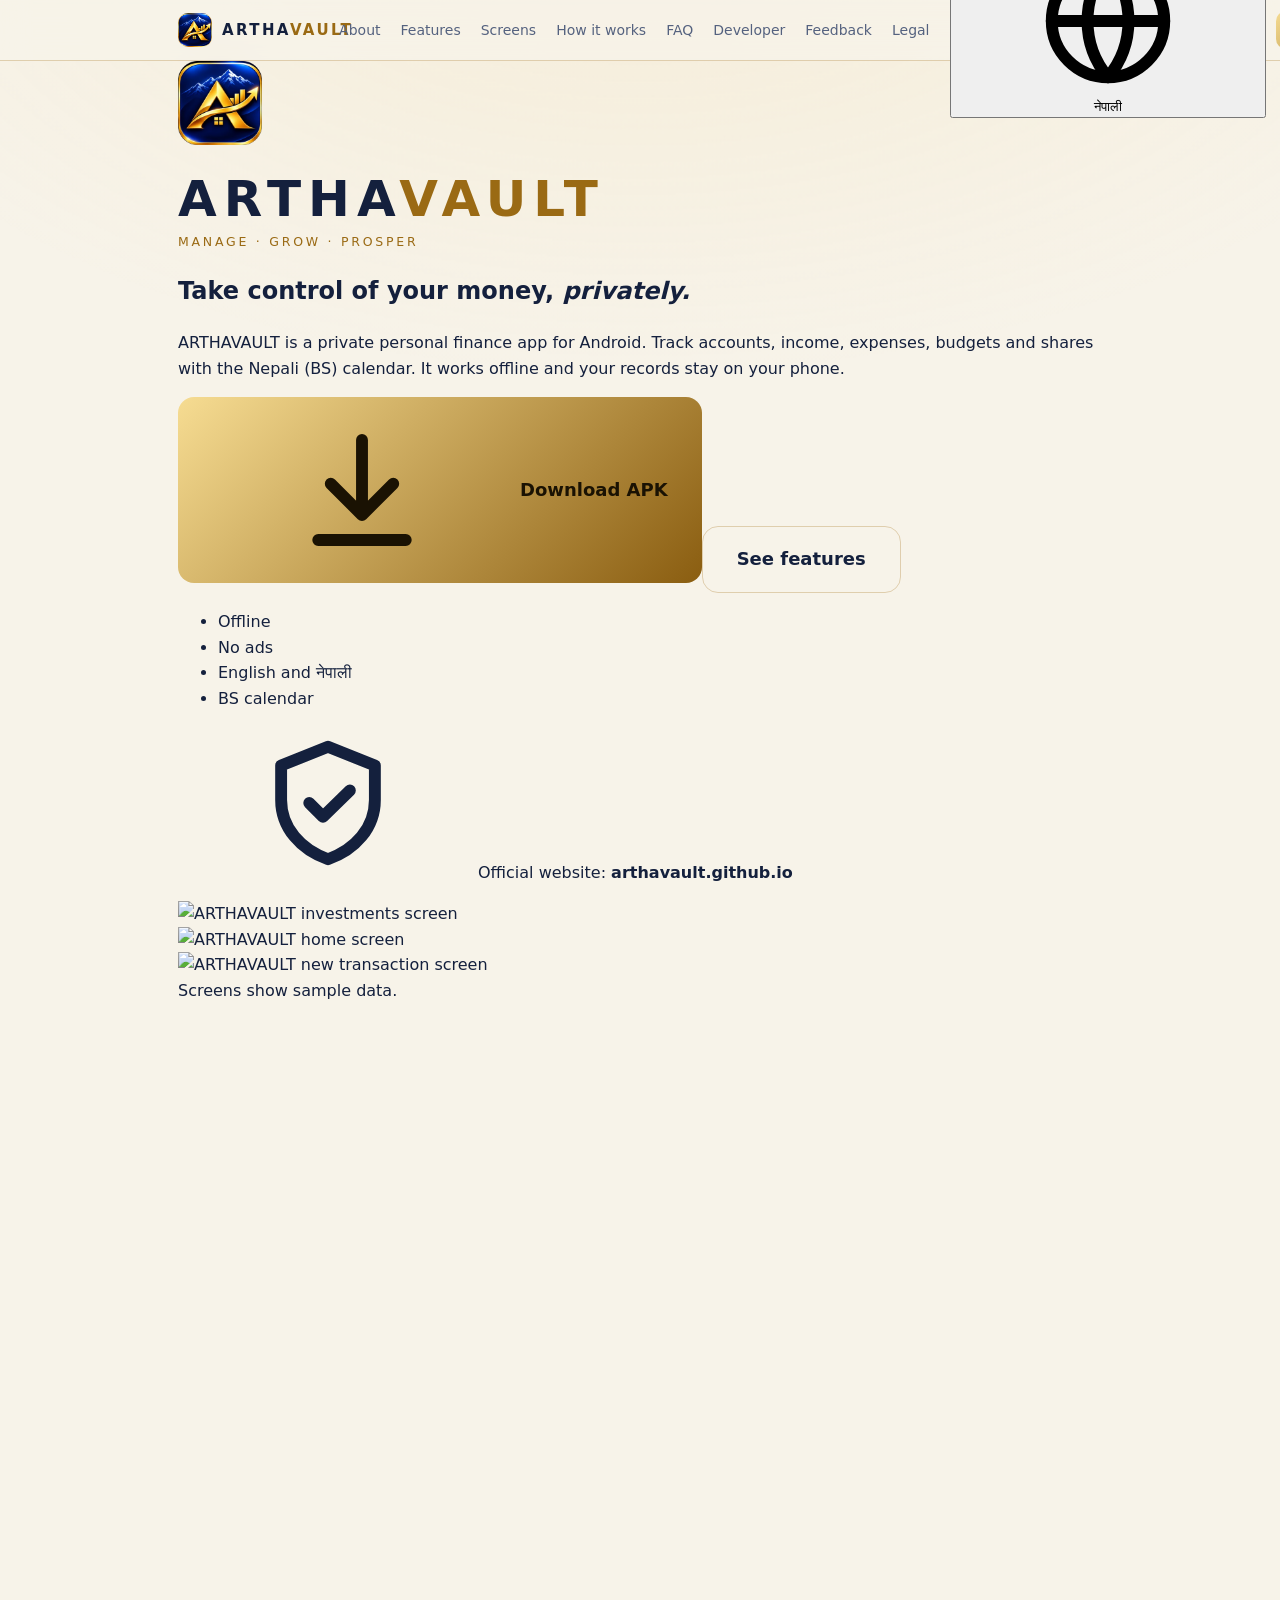
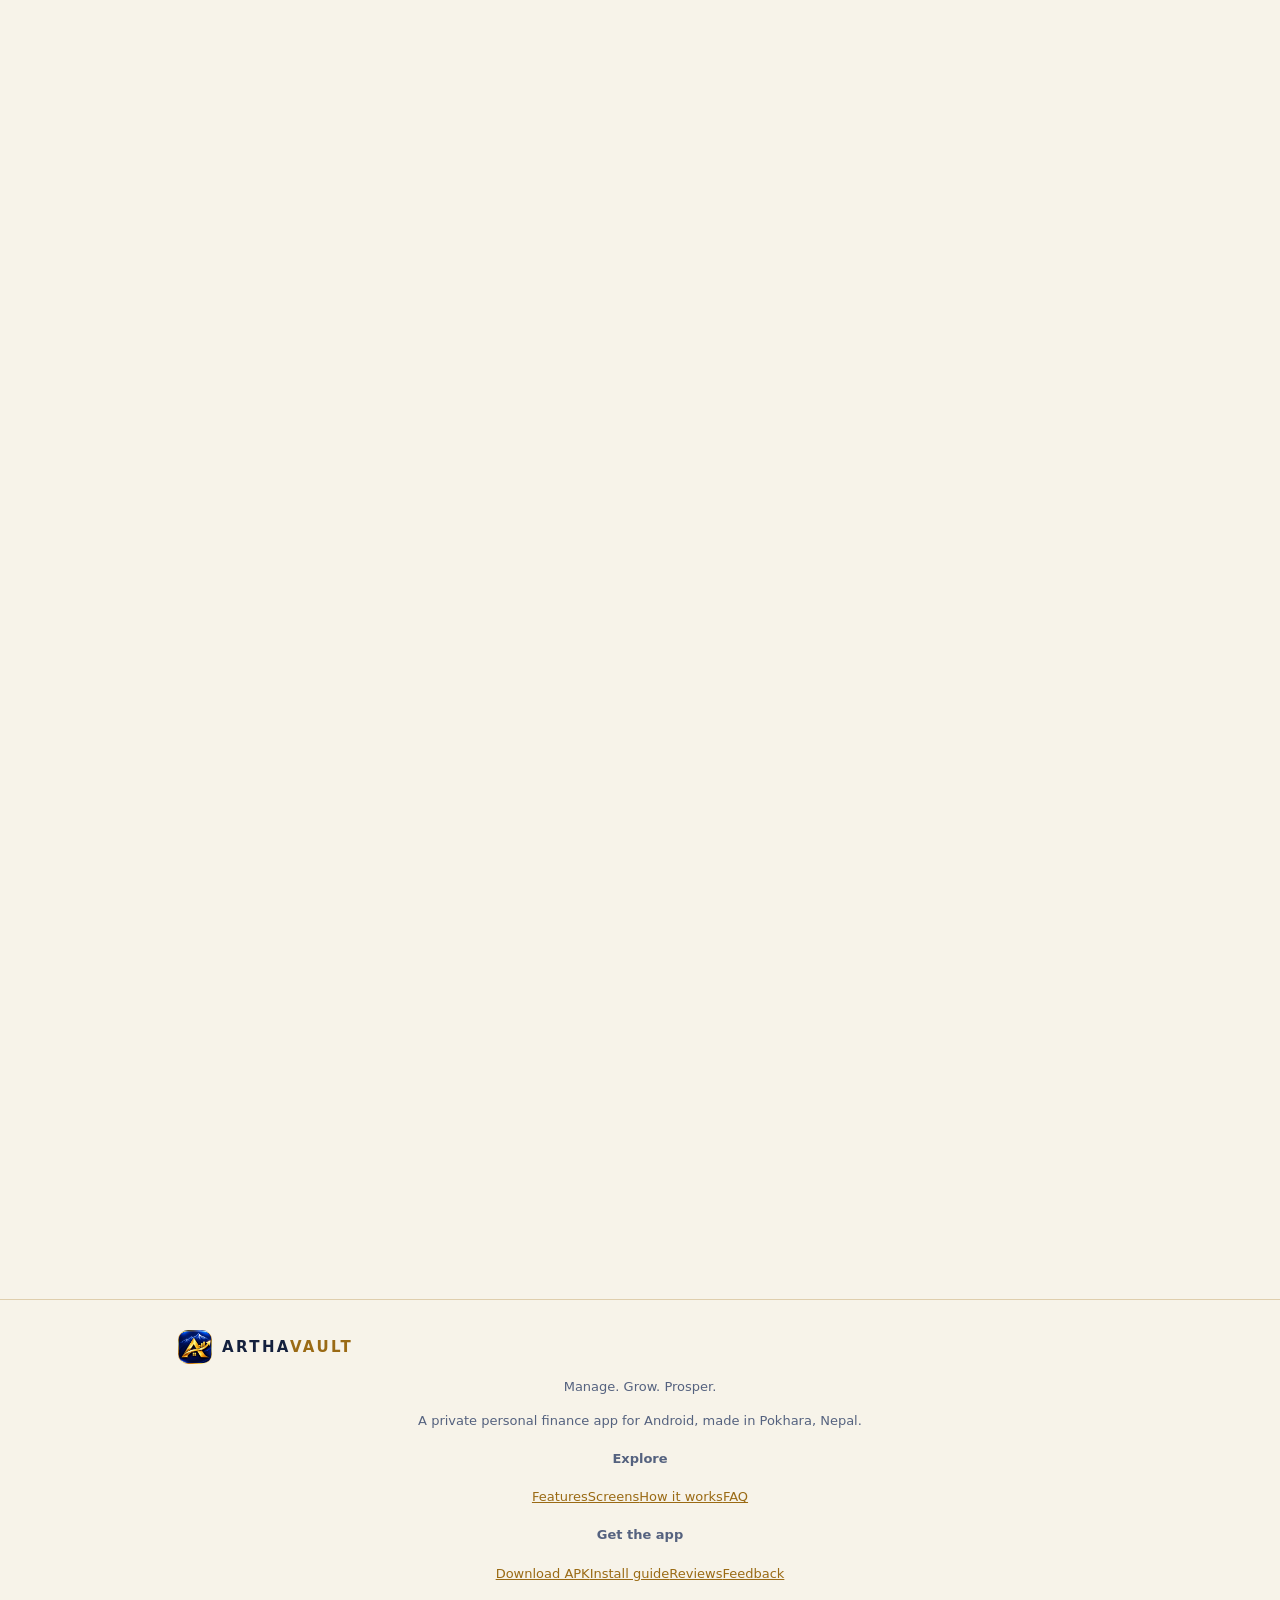
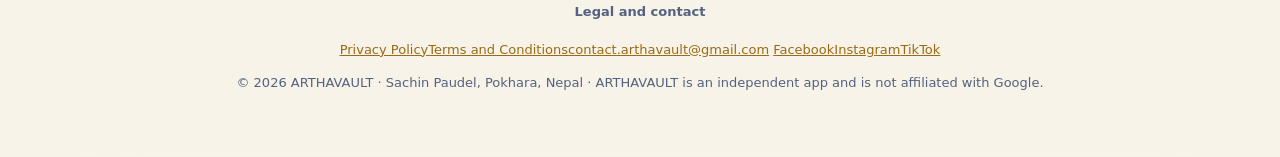
==== commit e8124200: "Add files via upload" ====
--- a/index.html
+++ b/index.html
@@ -1,70 +1,78 @@
 <!doctype html><html lang="en"><head><meta charset="utf-8"><meta name="viewport" content="width=device-width,initial-scale=1">
-<title>ARTHAVAULT - Personal Finance App for Android (Download APK)</title>
+<title>ARTHAVAULT - Private Personal Finance App for Android (Official Website)</title>
 <meta name="description" content="ARTHAVAULT is a private personal finance app for Android. Track income, expenses, accounts and investments with PIN and fingerprint lock. Works offline in English and Nepali. Download the APK.">
 <link rel="canonical" href="https://arthavault.github.io/">
 <meta property="og:site_name" content="ARTHAVAULT"><meta name="application-name" content="ARTHAVAULT"><meta name="robots" content="index,follow"><meta name="theme-color" content="#070d1f">
-<meta property="og:type" content="website"><meta property="og:title" content="ARTHAVAULT - Manage. Grow. Prosper."><meta property="og:description" content="A private personal finance app for Android. English and Nepali. Data stays on your phone."><meta property="og:url" content="https://arthavault.github.io/"><meta property="og:image" content="https://arthavault.github.io/assets/logo.webp">
+<meta property="og:type" content="website"><meta property="og:title" content="ARTHAVAULT - Manage. Grow. Prosper."><meta property="og:description" content="A private personal finance app for Android. English and Nepali. Data stays on your phone."><meta property="og:url" content="https://arthavault.github.io/"><meta property="og:image" content="https://arthavault.github.io/assets/shots/home.webp"><meta name="twitter:card" content="summary_large_image">
 <script type="application/ld+json">{"@context":"https://schema.org","@type":"MobileApplication","name":"ARTHAVAULT","operatingSystem":"Android","applicationCategory":"FinanceApplication","description":"A private personal finance app for Android that works offline in English and Nepali.","url":"https://arthavault.github.io/","author":{"@type":"Person","name":"Sachin Paudel"},"offers":{"@type":"Offer","price":"0","priceCurrency":"USD"}}</script>
-<script type="application/ld+json">{"@context":"https://schema.org","@type":"WebSite","name":"ARTHAVAULT","alternateName":"ArthaVault Nepal","url":"https://arthavault.github.io/"}</script><link rel="icon" href="/favicon.ico" sizes="48x48"><link rel="icon" type="image/png" sizes="48x48" href="/assets/favicon-48.png"><link rel="icon" type="image/png" sizes="192x192" href="/assets/favicon-192.png"><link rel="apple-touch-icon" href="/assets/apple-touch-icon.png"><link rel="stylesheet" href="assets/style.css"></head><body>
-<nav class="top"><div class="w"><a class="brand" href="#about-app"><img src="assets/logo.webp" alt=""><span>ARTHA<i>VAULT</i></span></a>
-<a class="l" href="#about-app">About App</a><a class="l" href="#about-developer">About Developer</a><a class="l" href="#reviews">Reviews</a><a class="l cta" href="#download">Download APK</a></div></nav>
-
-<section id="about-app" style="padding:0"><div class="w">
-<div class="hero"><img class="lg" src="assets/logo.webp" alt="ARTHAVAULT logo" width="116" height="116"><h1>ARTHA<i>VAULT</i></h1><div class="tag">Manage · Grow · Prosper</div>
-<p class="lead">ARTHAVAULT is a private personal finance app for your Android phone. Record income, expenses, transfers, accounts and investments in one secure place. Your data stays on your phone.</p>
-<a class="btn big" href="download.html">Download APK</a></div>
-
-<div class="rv" style="padding:30px 0 10px"><h2 class="h2">Why ARTHAVAULT</h2><p class="sub">Built to make personal financial management simpler. Record every rupee, see where your money goes, and keep it private.</p></div>
-<div class="grid rv">
-<div class="card"><b class="t">Accounts and transactions</b><p>Cash, bank, wallet and investment accounts with income, expense and transfer records.</p></div>
-<div class="card"><b class="t">Nepali calendar (BS)</b><p>Every date uses Bikram Sambat. Future dates are not accepted for transactions.</p></div>
-<div class="card"><b class="t">Investments</b><p>Track holdings, purchases and profit or loss.</p></div>
-<div class="card"><b class="t">PIN and fingerprint</b><p>Lock the app with a PIN and, if your phone supports it, your fingerprint. Forgot PIN uses your security questions.</p></div>
-<div class="card"><b class="t">English and Nepali</b><p>Switch language in Settings. A built-in helper answers questions in English, Roman Nepali or Nepali, with step-by-step pictures.</p></div>
-<div class="card"><b class="t">Built-in calculator</b><p>Quick sums beside the + button, and send the result into a new entry.</p></div>
-<div class="card"><b class="t">Backup and restore</b><p>Save a backup file, optionally password protected, and restore it any time.</p></div></div>
-
-<div class="rv" style="padding:38px 0 8px"><h2 class="h2">App interface preview</h2><p class="sub">Screens from the app, shown with sample data.</p></div>
-<div class="demo rv" id="demo" aria-label="ARTHAVAULT app preview">
-<div class="phone"><div class="screen">
-<img class="on" src="assets/demo-home.webp" alt="Home screen with total balance, income and expenses" width="360" height="740" loading="lazy">
-<img src="assets/demo-add.webp" alt="New transaction with Nepali (BS) date selector" width="360" height="740" loading="lazy">
-<img src="assets/demo-cal.webp" alt="Nepali calendar view for Mangsir 2083" width="360" height="740" loading="lazy">
-</div></div>
-<div class="dcap"><b id="dtitle">Home</b><span id="dtext">Your total balance, income and expenses at a glance.</span>
-<div class="dots" role="tablist"><button type="button" class="d on" data-i="0" aria-label="Home"></button><button type="button" class="d" data-i="1" aria-label="Add transaction"></button><button type="button" class="d" data-i="2" aria-label="Nepali calendar"></button></div></div>
-</div>
-<p class="sub" style="text-align:center;margin-top:6px">Sample data shown.</p>
-
-<div class="rv" style="padding:22px 0 46px"><h2 class="h2">Benefits</h2><p class="sub">What you get when you use ARTHAVAULT.</p>
-<ul class="ben"><li>Private: the app has no internet permission, so it cannot send your records anywhere.</li><li>Works offline, anywhere.</li><li>No account or sign-up needed.</li><li>No ads and no third-party tracking libraries.</li><li>Lock with PIN or fingerprint.</li><li>Back up your data to a file and restore it when needed.</li></ul>
-<p class="note" style="margin-top:14px">Your data is stored on your phone and is not encrypted at rest, so keep your phone locked and make backups.</p></div>
-</div></section>
-
-<section id="about-developer" class="blk"><div class="w">
-<div class="rv"><h2 class="h2">About Developer</h2><p class="sub">The person behind ARTHAVAULT.</p>
-<div class="dev card"><img class="ph" src="assets/sachin.jpg" alt="Sachin Paudel" width="200" height="200" loading="lazy">
-<div><h3>Sachin Paudel</h3><div class="role">Founder &amp; Creator of ARTHAVAULT</div><div class="loc">Pokhara, Nepal</div>
-<p class="about">Hello! I'm Sachin Paudel, an independent app creator and technology enthusiast from Nepal. I am passionate about technology, digital innovation and application development. ARTHAVAULT is my project, developed with the vision of making personal financial management simpler and smarter.</p>
+<script type="application/ld+json">{"@context":"https://schema.org","@type":"WebSite","name":"ARTHAVAULT","alternateName":"ArthaVault Nepal","url":"https://arthavault.github.io/"}</script><link rel="icon" href="/favicon.ico" sizes="48x48"><link rel="icon" type="image/png" sizes="48x48" href="/assets/favicon-48.png"><link rel="icon" type="image/png" sizes="192x192" href="/assets/favicon-192.png"><link rel="apple-touch-icon" href="/assets/apple-touch-icon.png"><link rel="stylesheet" href="assets/style.css"><link rel="stylesheet" href="assets/v2.css"></head><body>
+<svg width="0" height="0" style="position:absolute" aria-hidden="true"><defs><symbol id="i-dash" viewBox="0 0 24 24" fill="none" stroke="currentColor" stroke-width="1.9" stroke-linecap="round" stroke-linejoin="round"><rect x="3" y="3" width="7.5" height="9" rx="2"/><rect x="13.5" y="3" width="7.5" height="5.5" rx="2"/><rect x="13.5" y="11.5" width="7.5" height="9.5" rx="2"/><rect x="3" y="15" width="7.5" height="6" rx="2"/></symbol><symbol id="i-wallet" viewBox="0 0 24 24" fill="none" stroke="currentColor" stroke-width="1.9" stroke-linecap="round" stroke-linejoin="round"><path d="M3 7.5A2.5 2.5 0 015.5 5H18a2 2 0 012 2v1.5"/><path d="M3 7.5V17a2.5 2.5 0 002.5 2.5H19a1.5 1.5 0 001.5-1.5v-8A1.5 1.5 0 0019 8.5H5.5A2.5 2.5 0 013 6"/><circle cx="16.5" cy="13.5" r="1.1"/></symbol><symbol id="i-updown" viewBox="0 0 24 24" fill="none" stroke="currentColor" stroke-width="1.9" stroke-linecap="round" stroke-linejoin="round"><path d="M8 20V6M4.5 9.5L8 6l3.5 3.5M16 4v14M12.5 14.5L16 18l3.5-3.5"/></symbol><symbol id="i-swap" viewBox="0 0 24 24" fill="none" stroke="currentColor" stroke-width="1.9" stroke-linecap="round" stroke-linejoin="round"><path d="M4 8h14M14.5 4.5L18 8l-3.5 3.5M20 16H6M9.5 12.5L6 16l3.5 3.5"/></symbol><symbol id="i-target" viewBox="0 0 24 24" fill="none" stroke="currentColor" stroke-width="1.9" stroke-linecap="round" stroke-linejoin="round"><circle cx="12" cy="12" r="9"/><circle cx="12" cy="12" r="5"/><circle cx="12" cy="12" r="1.3"/></symbol><symbol id="i-repeat" viewBox="0 0 24 24" fill="none" stroke="currentColor" stroke-width="1.9" stroke-linecap="round" stroke-linejoin="round"><path d="M17 2.5l3.5 3.5L17 9.5"/><path d="M3.5 11V9.5A3.5 3.5 0 017 6h13.5"/><path d="M7 21.5L3.5 18 7 14.5"/><path d="M20.5 13v1.5a3.5 3.5 0 01-3.5 3.5H3.5"/></symbol><symbol id="i-trend" viewBox="0 0 24 24" fill="none" stroke="currentColor" stroke-width="1.9" stroke-linecap="round" stroke-linejoin="round"><path d="M3 17l6-6 4 4 8-8"/><path d="M15 7h6v6"/></symbol><symbol id="i-bars" viewBox="0 0 24 24" fill="none" stroke="currentColor" stroke-width="1.9" stroke-linecap="round" stroke-linejoin="round"><path d="M5 20V10M12 20V4M19 20v-7"/></symbol><symbol id="i-save" viewBox="0 0 24 24" fill="none" stroke="currentColor" stroke-width="1.9" stroke-linecap="round" stroke-linejoin="round"><path d="M12 3v12M7 10l5 5 5-5"/><path d="M4 17v2.5A1.5 1.5 0 005.5 21h13a1.5 1.5 0 001.5-1.5V17"/></symbol><symbol id="i-csv" viewBox="0 0 24 24" fill="none" stroke="currentColor" stroke-width="1.9" stroke-linecap="round" stroke-linejoin="round"><path d="M6 2.5h8l4.5 4.5V20a1.5 1.5 0 01-1.5 1.5H6A1.5 1.5 0 014.5 20V4A1.5 1.5 0 016 2.5z"/><path d="M14 2.5V7h4.5M8 13h8M8 16.5h8"/></symbol><symbol id="i-cal" viewBox="0 0 24 24" fill="none" stroke="currentColor" stroke-width="1.9" stroke-linecap="round" stroke-linejoin="round"><rect x="3.5" y="5" width="17" height="15.5" rx="2.5"/><path d="M3.5 10h17M8 3v4M16 3v4"/></symbol><symbol id="i-lock" viewBox="0 0 24 24" fill="none" stroke="currentColor" stroke-width="1.9" stroke-linecap="round" stroke-linejoin="round"><rect x="5" y="11" width="14" height="9.5" rx="2.5"/><path d="M8 11V8a4 4 0 018 0v3"/></symbol><symbol id="i-calc" viewBox="0 0 24 24" fill="none" stroke="currentColor" stroke-width="1.9" stroke-linecap="round" stroke-linejoin="round"><rect x="5" y="2.5" width="14" height="19" rx="2.5"/><path d="M8.5 7h7M9 12h.01M12 12h.01M15 12h.01M9 16h.01M12 16h.01M15 16h.01"/></symbol><symbol id="i-off" viewBox="0 0 24 24" fill="none" stroke="currentColor" stroke-width="1.9" stroke-linecap="round" stroke-linejoin="round"><path d="M3 3l18 18"/><path d="M8.5 16.5a5 5 0 017 0M5 12.5a10 10 0 015-2.7M19 12.5a10 10 0 00-6-2.9M12 20h.01"/></symbol><symbol id="i-phone" viewBox="0 0 24 24" fill="none" stroke="currentColor" stroke-width="1.9" stroke-linecap="round" stroke-linejoin="round"><rect x="7" y="2.5" width="10" height="19" rx="2.5"/><path d="M11 18.5h2"/></symbol><symbol id="i-shield" viewBox="0 0 24 24" fill="none" stroke="currentColor" stroke-width="1.9" stroke-linecap="round" stroke-linejoin="round"><path d="M12 3l7.5 3v5.5c0 4.5-3.2 8-7.5 9.5C7.700 19.500 4.500 16 4.500 11.500V6z"/><path d="M9 12l2.2 2.2L15.500 10"/></symbol><symbol id="i-adsoff" viewBox="0 0 24 24" fill="none" stroke="currentColor" stroke-width="1.9" stroke-linecap="round" stroke-linejoin="round"><rect x="3" y="6" width="18" height="12" rx="2"/><path d="M5 19L19 5"/></symbol><symbol id="i-heart" viewBox="0 0 24 24" fill="none" stroke="currentColor" stroke-width="1.9" stroke-linecap="round" stroke-linejoin="round"><path d="M12 20s-7.500-4.600-7.500-10.200A4.300 4.300 0 0112 7.300a4.300 4.300 0 017.500 2.500C19.500 15.400 12 20 12 20z"/></symbol><symbol id="i-mail" viewBox="0 0 24 24" fill="none" stroke="currentColor" stroke-width="1.9" stroke-linecap="round" stroke-linejoin="round"><rect x="3" y="5" width="18" height="14" rx="2.5"/><path d="M3.500 7.500l8.500 6 8.500-6"/></symbol><symbol id="i-chat" viewBox="0 0 24 24" fill="none" stroke="currentColor" stroke-width="1.9" stroke-linecap="round" stroke-linejoin="round"><path d="M20.500 12a8 8 0 01-11.700 7.100L3.500 20.500l1.400-4.700A8 8 0 1120.500 12z"/></symbol><symbol id="i-doc" viewBox="0 0 24 24" fill="none" stroke="currentColor" stroke-width="1.9" stroke-linecap="round" stroke-linejoin="round"><path d="M6 2.500h8l4.500 4.500V20a1.500 1.500 0 01-1.500 1.500H6A1.500 1.500 0 014.500 20V4A1.500 1.500 0 016 2.500z"/><path d="M14 2.500V7h4.500M8 12h8M8 16h5"/></symbol><symbol id="i-down" viewBox="0 0 24 24" fill="none" stroke="currentColor" stroke-width="1.9" stroke-linecap="round" stroke-linejoin="round"><path d="M12 4v11M7 11l5 5 5-5M5 20h14"/></symbol><symbol id="i-menu" viewBox="0 0 24 24" fill="none" stroke="currentColor" stroke-width="1.9" stroke-linecap="round" stroke-linejoin="round"><path d="M4 7h16M4 12h16M4 17h16"/></symbol><symbol id="i-close" viewBox="0 0 24 24" fill="none" stroke="currentColor" stroke-width="1.9" stroke-linecap="round" stroke-linejoin="round"><path d="M6 6l12 12M18 6L6 18"/></symbol><symbol id="i-prev" viewBox="0 0 24 24" fill="none" stroke="currentColor" stroke-width="1.9" stroke-linecap="round" stroke-linejoin="round"><path d="M15 5l-7 7 7 7"/></symbol><symbol id="i-next" viewBox="0 0 24 24" fill="none" stroke="currentColor" stroke-width="1.9" stroke-linecap="round" stroke-linejoin="round"><path d="M9 5l7 7-7 7"/></symbol><symbol id="i-up" viewBox="0 0 24 24" fill="none" stroke="currentColor" stroke-width="1.9" stroke-linecap="round" stroke-linejoin="round"><path d="M12 19V5M6 11l6-6 6 6"/></symbol><symbol id="i-globe" viewBox="0 0 24 24" fill="none" stroke="currentColor" stroke-width="1.9" stroke-linecap="round" stroke-linejoin="round"><circle cx="12" cy="12" r="9"/><path d="M3 12h18M12 3a14 14 0 010 18M12 3a14 14 0 000 18"/></symbol><symbol id="i-bot" viewBox="0 0 24 24" fill="none" stroke="currentColor" stroke-width="1.9" stroke-linecap="round" stroke-linejoin="round"><rect x="4" y="8" width="16" height="11" rx="3"/><path d="M12 8V4.500M9 13h.01M15 13h.01M9.500 16.500h5"/></symbol></defs></svg>
+<div class="prog" id="prog" aria-hidden="true"></div><div id="offbar" class="offbar" hidden role="alert"><b data-i18n="ob1">You are not on the official ARTHAVAULT website.</b> <span data-i18n="ob2">The only official website is</span> <a href="https://arthavault.github.io/">https://arthavault.github.io/</a></div>
+<nav class="top v2n"><div class="w w2"><a class="brand" href="#top"><img src="assets/logo.webp" alt="" width="34" height="34"><span>ARTHA<i>VAULT</i></span></a>
+<div class="menu" id="menu"><a class="l" href="#about" data-i18n="n1">About</a><a class="l" href="#features" data-i18n="n2">Features</a><a class="l" href="#gallery" data-i18n="n3">Screens</a><a class="l" href="#how" data-i18n="n4">How it works</a><a class="l" href="#faq" data-i18n="n5">FAQ</a><a class="l" href="#about-developer" data-i18n="n6">Developer</a><a class="l" href="#feedback" data-i18n="n7">Feedback</a><a class="l" href="#legal" data-i18n="n8">Legal</a></div>
+<button type="button" class="lang" id="lang" aria-label="Switch language"><svg class="ic" aria-hidden="true"><use href="#i-globe"/></svg><span id="langl">नेपाली</span></button>
+<a class="l cta js-dl" href="download.html" data-i18n="n9">Download APK</a>
+<button type="button" class="burger" id="burger" aria-label="Menu" aria-expanded="false" aria-controls="menu"><svg class="ic" aria-hidden="true"><use href="#i-menu"/></svg></button></div></nav>
+<header id="top" class="hero2"><div class="orb o1"></div><div class="orb o2"></div><div class="grid-bg"></div>
+<div class="w w2 hgrid"><div class="htxt">
+<div class="lockup"><img class="lg" src="assets/logo.webp" alt="ARTHAVAULT official logo" width="84" height="84"><div><h1>ARTHA<i>VAULT</i></h1><div class="tag" data-i18n="tag">Manage · Grow · Prosper</div></div></div>
+<h2 class="hl" data-i18n="hl">Take control of your money, <em>privately.</em></h2>
+<p class="lead2" data-i18n="lead">ARTHAVAULT is a private personal finance app for Android. Track accounts, income, expenses, budgets and shares with the Nepali (BS) calendar. It works offline and your records stay on your phone.</p>
+<div class="cta-row"><a class="btn big js-dl" href="download.html"><svg class="ic" aria-hidden="true"><use href="#i-down"/></svg><span data-i18n="dl">Download APK</span></a><a class="btn sec big" href="#features" data-i18n="seef">See features</a></div>
+<ul class="pills"><li data-i18n="p1">Offline</li><li data-i18n="p2">No ads</li><li data-i18n="p3">English and नेपाली</li><li data-i18n="p4">BS calendar</li></ul>
+<p class="official"><svg class="ic" aria-hidden="true"><use href="#i-shield"/></svg><span><span data-i18n="of">Official website:</span> <b>arthavault.github.io</b></span></p></div>
+<div class="hphones" aria-label="ARTHAVAULT app screens"><div class="hp p1"><img src="assets/shots/invest.webp" alt="ARTHAVAULT investments screen" width="450" height="800" decoding="async"></div><div class="hp p2"><img src="assets/shots/home.webp" alt="ARTHAVAULT home screen" width="450" height="800" fetchpriority="high" decoding="async"></div><div class="hp p3"><img src="assets/shots/add.webp" alt="ARTHAVAULT new transaction screen" width="450" height="800" decoding="async"></div></div></div>
+<p class="sample w w2" data-i18n="sample">Screens show sample data.</p></header>
+<main><section id="about" class="sec"><div class="w w2"><div class="split"><div class="rv"><p class="eye" data-i18n="e1">About</p><h2 class="h2" data-i18n="ab1">About ARTHAVAULT</h2>
+<p class="body" data-i18n="ab2">ARTHAVAULT is a personal finance manager for people who want one clear place for their money. It helps you record every rupee, see where it goes, plan with budgets and keep track of your shares, without sending your records to a server.</p>
+<p class="body" data-i18n="ab3">It was created by an independent developer in Pokhara, Nepal, with a simple goal: make personal financial management simpler, clearer and private.</p></div>
+<div class="pillars"><div class="pl glass rv"><span class="fi"><svg class="ic" aria-hidden="true"><use href="#i-dash"/></svg></span><div><h3 data-i18n="pl1">Clarity</h3><p data-i18n="pl1d">Accounts, transactions, budgets and shares in one place.</p></div></div>
+<div class="pl glass rv"><span class="fi"><svg class="ic" aria-hidden="true"><use href="#i-target"/></svg></span><div><h3 data-i18n="pl2">Control</h3><p data-i18n="pl2d">Budgets, recurring payments and reports to plan ahead.</p></div></div>
+<div class="pl glass rv"><span class="fi"><svg class="ic" aria-hidden="true"><use href="#i-lock"/></svg></span><div><h3 data-i18n="pl3">Privacy</h3><p data-i18n="pl3d">Works offline. Your records stay on your phone.</p></div></div></div></div></div></section>
+<section id="features" class="sec alt"><div class="w w2"><div class="sh rv"><p class="eye" data-i18n="e2">Features</p><h2 class="h2" data-i18n="ft1">Everything you need to manage your money</h2><p class="sub" data-i18n="ft2">What ARTHAVAULT can do today.</p></div><div class="fg"><article class="fc glass rv"><span class="fi"><svg class="ic" aria-hidden="true"><use href="#i-dash"/></svg></span><h3 data-i18n="f1">Dashboard and total balance</h3><p data-i18n="f1d">See your total balance with income and expenses for today, this week or this month.</p></article><article class="fc glass rv"><span class="fi"><svg class="ic" aria-hidden="true"><use href="#i-wallet"/></svg></span><h3 data-i18n="f2">Multiple accounts</h3><p data-i18n="f2d">Cash, bank, wallet and investment accounts, each with its own balance.</p></article><article class="fc glass rv"><span class="fi"><svg class="ic" aria-hidden="true"><use href="#i-updown"/></svg></span><h3 data-i18n="f3">Income and expense tracking</h3><p data-i18n="f3d">Record every entry with a category, a date and a note of up to 100 characters.</p></article><article class="fc glass rv"><span class="fi"><svg class="ic" aria-hidden="true"><use href="#i-swap"/></svg></span><h3 data-i18n="f4">Money transfers</h3><p data-i18n="f4d">Move money between your accounts and keep both balances correct.</p></article><article class="fc glass rv"><span class="fi"><svg class="ic" aria-hidden="true"><use href="#i-target"/></svg></span><h3 data-i18n="f5">Budget management</h3><p data-i18n="f5d">Set monthly budgets by category and watch how much you have spent.</p></article><article class="fc glass rv"><span class="fi"><svg class="ic" aria-hidden="true"><use href="#i-repeat"/></svg></span><h3 data-i18n="f6">Recurring transactions</h3><p data-i18n="f6d">Schedule repeating payments and income, and see them on a payment calendar.</p></article><article class="fc glass rv"><span class="fi"><svg class="ic" aria-hidden="true"><use href="#i-trend"/></svg></span><h3 data-i18n="f7">Investments and shares</h3><p data-i18n="f7d">Record share purchases and sales, update prices yourself and see profit or loss. The app does not fetch live prices.</p></article><article class="fc glass rv"><span class="fi"><svg class="ic" aria-hidden="true"><use href="#i-bars"/></svg></span><h3 data-i18n="f8">Reports and analytics</h3><p data-i18n="f8d">Monthly, yearly and category reports with simple charts.</p></article><article class="fc glass rv"><span class="fi"><svg class="ic" aria-hidden="true"><use href="#i-save"/></svg></span><h3 data-i18n="f9">Backup and restore</h3><p data-i18n="f9d">Save a backup file, with an optional password, and restore it on a new phone.</p></article><article class="fc glass rv"><span class="fi"><svg class="ic" aria-hidden="true"><use href="#i-csv"/></svg></span><h3 data-i18n="f10">CSV export</h3><p data-i18n="f10d">Export your transactions to a CSV file you can open in a spreadsheet.</p></article><article class="fc glass rv"><span class="fi"><svg class="ic" aria-hidden="true"><use href="#i-cal"/></svg></span><h3 data-i18n="f11">Nepali BS calendar and two languages</h3><p data-i18n="f11d">Every date uses Bikram Sambat. Use the app in English or Nepali.</p></article><article class="fc glass rv"><span class="fi"><svg class="ic" aria-hidden="true"><use href="#i-lock"/></svg></span><h3 data-i18n="f12">PIN and fingerprint lock</h3><p data-i18n="f12d">Lock the app with a 4-digit PIN and, if your phone supports it, your fingerprint.</p></article><article class="fc glass rv"><span class="fi"><svg class="ic" aria-hidden="true"><use href="#i-calc"/></svg></span><h3 data-i18n="f13">Built-in calculator and Helper</h3><p data-i18n="f13d">Quick sums beside the + button, and a Helper that answers in English, Roman Nepali or Nepali.</p></article></div></div></section>
+<section id="gallery" class="sec"><div class="w w2"><div class="sh rv"><p class="eye" data-i18n="e3">Screenshots</p><h2 class="h2" data-i18n="gl1">See the app</h2><p class="sub" data-i18n="gl2">Real screens from ARTHAVAULT. Tap a screen to enlarge it. Sample data shown.</p></div><div class="gtrack rv" id="gtrack"><button type="button" class="gs" data-i="0" aria-label="Open screenshot: Home"><img src="assets/shots/home.webp" alt="ARTHAVAULT Home screen" width="450" height="800" loading="lazy" decoding="async"><span data-i18n="g1">Home</span></button><button type="button" class="gs" data-i="1" aria-label="Open screenshot: Accounts"><img src="assets/shots/accounts.webp" alt="ARTHAVAULT Accounts screen" width="450" height="800" loading="lazy" decoding="async"><span data-i18n="g2">Accounts</span></button><button type="button" class="gs" data-i="2" aria-label="Open screenshot: New transaction"><img src="assets/shots/add.webp" alt="ARTHAVAULT New transaction screen" width="450" height="800" loading="lazy" decoding="async"><span data-i18n="g3">New transaction</span></button><button type="button" class="gs" data-i="3" aria-label="Open screenshot: Investments"><img src="assets/shots/invest.webp" alt="ARTHAVAULT Investments screen" width="450" height="800" loading="lazy" decoding="async"><span data-i18n="g4">Investments</span></button><button type="button" class="gs" data-i="4" aria-label="Open screenshot: Reports"><img src="assets/shots/reports.webp" alt="ARTHAVAULT Reports screen" width="450" height="800" loading="lazy" decoding="async"><span data-i18n="g5">Reports</span></button><button type="button" class="gs" data-i="5" aria-label="Open screenshot: Payment calendar"><img src="assets/shots/calendar.webp" alt="ARTHAVAULT Payment calendar screen" width="450" height="800" loading="lazy" decoding="async"><span data-i18n="g6">Payment calendar</span></button><button type="button" class="gs" data-i="6" aria-label="Open screenshot: Helper"><img src="assets/shots/helper.webp" alt="ARTHAVAULT Helper screen" width="450" height="800" loading="lazy" decoding="async"><span data-i18n="g7">Helper</span></button><button type="button" class="gs" data-i="7" aria-label="Open screenshot: Settings"><img src="assets/shots/settings.webp" alt="ARTHAVAULT Settings screen" width="450" height="800" loading="lazy" decoding="async"><span data-i18n="g8">Settings</span></button></div></div></section>
+<section id="why" class="sec alt"><div class="w w2"><div class="sh rv"><p class="eye" data-i18n="e4">Why ARTHAVAULT</p><h2 class="h2" data-i18n="wy1">Why choose ARTHAVAULT</h2><p class="sub" data-i18n="wy2">What it actually offers.</p></div><div class="wg"><div class="wc glass rv"><span class="fi"><svg class="ic" aria-hidden="true"><use href="#i-shield"/></svg></span><div><h3 data-i18n="w1">Private by design</h3><p data-i18n="w1d">The app has no internet permission, so it cannot send your records anywhere.</p></div></div><div class="wc glass rv"><span class="fi"><svg class="ic" aria-hidden="true"><use href="#i-off"/></svg></span><div><h3 data-i18n="w2">Works offline</h3><p data-i18n="w2d">Use it anywhere, with no connection needed.</p></div></div><div class="wc glass rv"><span class="fi"><svg class="ic" aria-hidden="true"><use href="#i-heart"/></svg></span><div><h3 data-i18n="w3">No account needed</h3><p data-i18n="w3d">No sign-up and no personal account to create.</p></div></div><div class="wc glass rv"><span class="fi"><svg class="ic" aria-hidden="true"><use href="#i-adsoff"/></svg></span><div><h3 data-i18n="w4">No ads or trackers</h3><p data-i18n="w4d">No ads and no third-party tracking libraries.</p></div></div><div class="wc glass rv"><span class="fi"><svg class="ic" aria-hidden="true"><use href="#i-lock"/></svg></span><div><h3 data-i18n="w5">PIN and fingerprint</h3><p data-i18n="w5d">Lock the app with a PIN and, where supported, your fingerprint.</p></div></div><div class="wc glass rv"><span class="fi"><svg class="ic" aria-hidden="true"><use href="#i-save"/></svg></span><div><h3 data-i18n="w6">You hold the backup</h3><p data-i18n="w6d">Save your data to a file and restore it when you need to.</p></div></div></div>
+<p class="note rv" style="margin-top:16px" data-i18n="wnote">Your data is stored on your phone and is not encrypted at rest, so keep your phone locked and make backups.</p></div></section>
+<section id="how" class="sec"><div class="w w2"><div class="sh rv"><p class="eye" data-i18n="e5">How it works</p><h2 class="h2" data-i18n="hw1">Start in four simple steps</h2></div><ol class="stl"><li class="st glass rv"><span class="sn">1</span><div><h3 data-i18n="s1">Download and install</h3><p data-i18n="s1d">Get the APK from the official Download page. If Google Play Protect asks, tap Scan app.</p></div></li><li class="st glass rv"><span class="sn">2</span><div><h3 data-i18n="s2">Set up your lock</h3><p data-i18n="s2d">Accept the terms, create a 4-digit PIN and, if you wish, turn on fingerprint.</p></div></li><li class="st glass rv"><span class="sn">3</span><div><h3 data-i18n="s3">Add accounts and records</h3><p data-i18n="s3d">Create your accounts, then add income, expenses and transfers with BS dates.</p></div></li><li class="st glass rv"><span class="sn">4</span><div><h3 data-i18n="s4">Review and back up</h3><p data-i18n="s4d">Check budgets and reports, track shares, and save a backup file regularly.</p></div></li></ol></div></section>
+<section id="faq" class="sec alt"><div class="w w2 narrow"><div class="sh rv"><p class="eye" data-i18n="e6">FAQ</p><h2 class="h2" data-i18n="fq1">Frequently asked questions</h2></div><details class="qa glass rv"><summary><span data-i18n="q1">Is ARTHAVAULT free?</span></summary><p data-i18n="q1a">Yes. The app is free to download and has no ads.</p></details><details class="qa glass rv"><summary><span data-i18n="q2">Does it need internet?</span></summary><p data-i18n="q2a">No. ARTHAVAULT works offline and has no internet permission, so it cannot send your records anywhere.</p></details><details class="qa glass rv"><summary><span data-i18n="q3">Where is my data stored?</span></summary><p data-i18n="q3a">On your own phone. It stays there until you delete it or uninstall the app. It is not encrypted at rest, so keep your phone locked and make backups.</p></details><details class="qa glass rv"><summary><span data-i18n="q4">Is it on Google Play?</span></summary><p data-i18n="q4a">Not yet. It is shared as an APK from this official website. Always download it from this website only.</p></details><details class="qa glass rv"><summary><span data-i18n="q5">Google Play Protect asks me to scan the app. Is that normal?</span></summary><p data-i18n="q5a">ARTHAVAULT is a new app from an independent developer, so your phone may ask to scan it. Tap Scan app. If a warning appears and you trust this official website, the Download page shows the steps.</p></details><details class="qa glass rv"><summary><span data-i18n="q6">How do I make a backup?</span></summary><p data-i18n="q6a">Open Settings, create a backup file and, if you like, protect it with a password. To restore it on another phone, open Settings and choose restore. Keep your backup file and password safe.</p></details><details class="qa glass rv"><summary><span data-i18n="q7">What if I forget my PIN?</span></summary><p data-i18n="q7a">The app uses the security questions you set up to help you reset the PIN. Setting up the questions carefully is important.</p></details><details class="qa glass rv"><summary><span data-i18n="q8">Does it support the Nepali calendar?</span></summary><p data-i18n="q8a">Yes. Every date uses Bikram Sambat (BS 2070 to 2090). Dates after today are not accepted for transactions.</p></details><details class="qa glass rv"><summary><span data-i18n="q9">Does it show live share prices?</span></summary><p data-i18n="q9a">No. The app works offline, so you update share prices yourself and it calculates your profit or loss.</p></details><details class="qa glass rv"><summary><span data-i18n="q10">Which Android versions are supported?</span></summary><p data-i18n="q10a">Android 6.0 or newer.</p></details><details class="qa glass rv"><summary><span data-i18n="q11">How do I report a bug or suggest an idea?</span></summary><p data-i18n="q11a">Use the Feedback form on this page. It opens your email app with a ready message. Nothing is sent unless you press send.</p></details></div></section>
+<section id="about-developer" class="sec"><div class="w w2">
+<div class="rv"><p class="eye" data-i18n="e7">Developer</p><h2 class="h2" data-i18n="dv1">About the Developer</h2><p class="sub" data-i18n="dv2">The person behind ARTHAVAULT.</p>
+<div class="dev card glass"><img class="ph" src="assets/sachin.jpg" alt="Sachin Paudel" width="200" height="200" loading="lazy">
+<div><h3>Sachin Paudel</h3><div class="role" data-i18n="dv3">Founder &amp; Creator of ARTHAVAULT</div><div class="loc" data-i18n="dv4">Pokhara, Nepal</div>
+<p class="about" data-i18n="dv5">Hello! I'm Sachin Paudel, an independent app creator and technology enthusiast from Nepal. I am passionate about technology, digital innovation and application development. ARTHAVAULT is my project, developed with the vision of making personal financial management simpler and smarter.</p>
 <div class="contact"><a class="chip" href="mailto:contact.arthavault@gmail.com">Email: contact.arthavault@gmail.com</a>
 <a class="chip" href="https://www.facebook.com/share/1FFiviWC2u/" target="_blank" rel="noopener">Facebook</a>
 <a class="chip" href="https://www.tiktok.com/@arthavault?_r=1&amp;_t=ZS-9BOHJL34FTY" target="_blank" rel="noopener">TikTok</a>
 <a class="chip" href="https://www.instagram.com/arthavaultapp?obrf=MzZlbmM0NDNmdGJ3" target="_blank" rel="noopener">Instagram</a></div></div></div></div></div></section>
 
-<section id="reviews" class="blk"><div class="w rv"><h2 class="h2">Reviews</h2><p class="sub">Real feedback from people who use ARTHAVAULT.</p>
+
+<section id="feedback" class="sec alt"><div class="w w2"><div class="split fsplit"><div class="rv"><p class="eye" data-i18n="e8">Feedback</p><h2 class="h2" data-i18n="fb1">Report a bug or share an idea</h2><p class="body" data-i18n="fb2">Your feedback helps improve ARTHAVAULT. Choose a type, write your message and your email app opens with a ready message to the developer.</p>
+<ul class="mini"><li><svg class="ic" aria-hidden="true"><use href="#i-chat"/></svg><span data-i18n="fb3">Bug reports</span></li><li><svg class="ic" aria-hidden="true"><use href="#i-heart"/></svg><span data-i18n="fb4">Suggestions</span></li><li><svg class="ic" aria-hidden="true"><use href="#i-mail"/></svg><span data-i18n="fb5">General feedback</span></li></ul>
+<p class="note" data-i18n="fb6">This website has no server. The form only prepares an email in your own email app, and nothing is sent until you press send. To show a review publicly, use the Reviews page.</p></div>
+<form id="fbf" class="glass fform rv" novalidate><label for="ft" data-i18n="fl1">Type</label><select id="ft"><option value="Bug report" data-i18n="fo1">Bug report</option><option value="Suggestion" data-i18n="fo2">Suggestion</option><option value="Feedback" data-i18n="fo3">General feedback</option></select>
+<label for="fn" data-i18n="fl2">Your name (optional)</label><input id="fn" maxlength="30" autocomplete="nickname">
+<label for="fv" data-i18n="fl3">App version (optional)</label><input id="fv" maxlength="12" placeholder="2.4.8">
+<label for="fm" data-i18n="fl4">Message (10 to 500 characters)</label><textarea id="fm" rows="5" maxlength="500"></textarea><div class="sub" id="fc" style="margin:2px 0 8px;font-size:13px">0 / 500</div>
+<button class="btn" type="submit" data-i18n="fsend">Open email to send</button><div id="fmsg" class="sub" role="status" aria-live="polite" style="margin-top:10px"></div></form></div></div></section>
+<section id="reviews" class="sec"><div class="w w2 narrow rv"><p class="eye" data-i18n="e9">Reviews</p><h2 class="h2" data-i18n="rv1">Reviews</h2><p class="sub" data-i18n="rv2">Real feedback from people who use ARTHAVAULT.</p>
 <div id="rv-sum" class="sub" style="margin-top:-8px"></div><div id="rv-list" class="rvl"></div>
-<p style="text-align:center;margin-top:16px"><a class="btn" href="reviews.html">Write a review</a></p></div></section>
-<section id="download" class="blk"><div class="w dl rv"><h2 class="h2">Download APK</h2><p class="sub">Get ARTHAVAULT for Android. Get the latest version.</p>
-<a class="btn big" href="download.html">Download APK</a>
-<p class="note" style="margin:22px auto 0;max-width:620px;text-align:left"><b>Before you install:</b> the app is distributed as an APK outside Google Play. Depending on your phone, Google Play Protect may ask to scan it; tap <b>Scan app</b>. The Download Center has simple install steps and the SHA-256 of the file.</p></div></section>
+<p style="text-align:center;margin-top:16px"><a class="btn" href="reviews.html" data-i18n="rv3">Write a review</a></p></div></section>
 
-<footer><div class="w"><a href="privacy.html">Privacy Policy</a> · <a href="reviews.html">Reviews</a><br>ARTHAVAULT · Sachin Paudel, Pokhara, Nepal<br>ARTHAVAULT is an independent app and is not affiliated with Google.</div></footer>
-<script>
-(function(){var els=document.querySelectorAll('.rv');if(!('IntersectionObserver' in window)){els.forEach(function(e){e.classList.add('in')});return}
-var o=new IntersectionObserver(function(es){es.forEach(function(e){if(e.isIntersecting){e.target.classList.add('in');o.unobserve(e.target)}})},{threshold:.12});els.forEach(function(e){o.observe(e)})})();
-</script><script>(function(){var d=document.getElementById('demo');if(!d)return;var im=d.querySelectorAll('.screen img'),dt=d.querySelectorAll('.d'),T=[['Home','Your total balance, income and expenses at a glance.'],['Add a transaction','Pick the date from the Nepali (BS) calendar. Future dates are not accepted.'],['Nepali calendar','See your payments and income on the Bikram Sambat calendar.']],i=0,t;
-function go(n){i=n;for(var k=0;k<im.length;k++){im[k].classList.toggle('on',k===n);dt[k].classList.toggle('on',k===n)}document.getElementById('dtitle').textContent=T[n][0];document.getElementById('dtext').textContent=T[n][1]}
-function play(){if(window.matchMedia&&matchMedia('(prefers-reduced-motion: reduce)').matches)return;clearInterval(t);t=setInterval(function(){go((i+1)%im.length)},3500)}
-dt.forEach(function(b){b.addEventListener('click',function(){go(+b.dataset.i);play()})});
-d.addEventListener('mouseenter',function(){clearInterval(t)});d.addEventListener('mouseleave',play);play()})();</script>
-<script src="assets/reviews.js"></script></body></html>
+<section id="legal" class="sec alt"><div class="w w2"><div class="sh rv"><p class="eye" data-i18n="e10">Privacy and Legal</p><h2 class="h2" data-i18n="lg1">Privacy and Legal</h2><p class="sub" data-i18n="lg2">Clear documents about how ARTHAVAULT treats your information and how you may use the app.</p></div>
+<div class="lgrid"><a class="lc glass rv" href="privacy.html"><span class="fi"><svg class="ic" aria-hidden="true"><use href="#i-doc"/></svg></span><div><h3 data-i18n="lg3">Privacy Policy</h3><p data-i18n="lg3d">What is stored on your phone, and what is not collected.</p></div></a><a class="lc glass rv" href="terms.html"><span class="fi"><svg class="ic" aria-hidden="true"><use href="#i-doc"/></svg></span><div><h3 data-i18n="lg4">Terms and Conditions</h3><p data-i18n="lg4d">Rules for using the app and the website.</p></div></a></div></div></section>
+<section id="download" class="sec"><div class="w w2"><div class="dlp glass rv"><div class="dlt"><p class="eye" data-i18n="e11">Download</p><h2 class="h2" data-i18n="dp1">Download the official APK</h2><p class="sub" data-i18n="dp2">Free for Android 6.0 or newer. Always download ARTHAVAULT from this website only.</p>
+<div class="cta-row"><a class="btn big js-dl" href="download.html"><svg class="ic" aria-hidden="true"><use href="#i-down"/></svg><span data-i18n="dl">Download APK</span></a><a class="btn sec big" href="download.html#howto" data-i18n="dp3">Install guide</a></div>
+<p class="vinfo" id="vinfo" aria-live="polite"></p>
+<div class="note" style="margin-top:16px"><b data-i18n="dp4">Official website:</b> <a href="https://arthavault.github.io/">https://arthavault.github.io/</a> <span data-i18n="dp5">Do not download ARTHAVAULT from other websites, mirrors or messages. Compare the SHA-256 on the Download page with your file.</span></div>
+<p class="note" style="margin-top:10px"><b data-i18n="dp6">Before you install:</b> <span data-i18n="dp7">the app is distributed as an APK outside Google Play. Depending on your phone, Google Play Protect may ask to scan it; tap Scan app. The Download page has simple install steps.</span></p></div>
+<div class="dlv" aria-hidden="true"><img src="assets/shots/home.webp" alt="" width="450" height="800" loading="lazy" decoding="async"></div></div></div></section></main>
+<footer class="f2"><div class="w w2"><div class="fgrid"><div><a class="brand" href="#top"><img src="assets/logo.webp" alt="" width="34" height="34"><span>ARTHA<i>VAULT</i></span></a><p class="fm" data-i18n="fo_t">Manage. Grow. Prosper.</p><p class="fm" data-i18n="fo_d">A private personal finance app for Android, made in Pokhara, Nepal.</p></div>
+<div><h4 data-i18n="fh1">Explore</h4><a href="#features" data-i18n="n2">Features</a><a href="#gallery" data-i18n="n3">Screens</a><a href="#how" data-i18n="n4">How it works</a><a href="#faq" data-i18n="n5">FAQ</a></div>
+<div><h4 data-i18n="fh2">Get the app</h4><a class="js-dl" href="download.html" data-i18n="n9">Download APK</a><a href="download.html#howto" data-i18n="dp3">Install guide</a><a href="reviews.html" data-i18n="rv1">Reviews</a><a href="#feedback" data-i18n="n7">Feedback</a></div>
+<div><h4 data-i18n="fh3">Legal and contact</h4><a href="privacy.html" data-i18n="lg3">Privacy Policy</a><a href="terms.html" data-i18n="lg4">Terms and Conditions</a><a href="mailto:contact.arthavault@gmail.com">contact.arthavault@gmail.com</a>
+<span class="soc"><a href="https://www.facebook.com/share/1FFiviWC2u/" target="_blank" rel="noopener">Facebook</a><a href="https://www.instagram.com/arthavaultapp?obrf=MzZlbmM0NDNmdGJ3" target="_blank" rel="noopener">Instagram</a><a href="https://www.tiktok.com/@arthavault?_r=1&amp;_t=ZS-9BOHJL34FTY" target="_blank" rel="noopener">TikTok</a></span></div></div>
+<p class="fine">&copy; 2026 ARTHAVAULT &middot; Sachin Paudel, Pokhara, Nepal &middot; <span data-i18n="fine">ARTHAVAULT is an independent app and is not affiliated with Google.</span></p></div></footer>
+<button type="button" class="totop" id="totop" aria-label="Back to top" hidden><svg class="ic" aria-hidden="true"><use href="#i-up"/></svg></button>
+<dialog id="lb" class="lb" aria-label="Screenshot viewer"><div class="lbi"><button type="button" class="lbc" id="lbc" aria-label="Close"><svg class="ic" aria-hidden="true"><use href="#i-close"/></svg></button><button type="button" class="lbn lbp" id="lbp" aria-label="Previous"><svg class="ic" aria-hidden="true"><use href="#i-prev"/></svg></button><figure><img id="lbimg" alt="" width="450" height="800"><figcaption><b id="lbt"></b><span id="lbd"></span></figcaption></figure><button type="button" class="lbn lbx" id="lbx" aria-label="Next"><svg class="ic" aria-hidden="true"><use href="#i-next"/></svg></button></div></dialog>
+<script>window.GAL=[{f:"home",k:"g1",t:"Home",dk:"g1d",d:"Total balance, income and expenses at a glance."},{f:"accounts",k:"g2",t:"Accounts",dk:"g2d",d:"All your accounts and balances together."},{f:"add",k:"g3",t:"New transaction",dk:"g3d",d:"Pick the date from the Nepali (BS) calendar."},{f:"invest",k:"g4",t:"Investments",dk:"g4d",d:"Holdings, sell, edit and profit or loss."},{f:"reports",k:"g5",t:"Reports",dk:"g5d",d:"Monthly and yearly reports with charts."},{f:"calendar",k:"g6",t:"Payment calendar",dk:"g6d",d:"Recurring payments on the Bikram Sambat calendar."},{f:"helper",k:"g7",t:"Helper",dk:"g7d",d:"Ask how to use any feature, step by step."},{f:"settings",k:"g8",t:"Settings",dk:"g8d",d:"Language, security, backup and more."}];</script>
+<script src="assets/config.js"></script><script src="assets/i18n.js"></script><script src="assets/v2.js"></script><script src="assets/reviews.js"></script></body></html>
--- a/assets/style.css
+++ b/assets/style.css
@@ -70,3 +70,8 @@
 .dcap{text-align:center;max-width:320px}.dcap b{display:block;font-size:16px;margin-bottom:4px}.dcap span{display:block;font-size:14px;color:var(--mut);min-height:40px}
 .dots{display:flex;gap:10px;justify-content:center;margin-top:10px}.dots .d{width:12px;height:12px;border-radius:50%;border:0;background:var(--line);padding:0;cursor:pointer}.dots .d.on{background:#e0b64c;width:28px;border-radius:8px}
 @media(prefers-reduced-motion:reduce){.screen img{transition:none}}
+
+.pol{padding:22px}.pol h2{font-size:20px;margin:22px 0 6px}.pol h2:first-child{margin-top:0}.pol p,.pol li{color:var(--ink);line-height:1.6}.pol ul{padding-left:20px;margin:6px 0}.pol .tag2{margin-top:26px;text-align:center;color:var(--gold)}
+.rvl{display:grid;gap:12px;margin:14px 0}.rvc p{margin:6px 0 8px;line-height:1.55}.rvs{color:var(--gold);font-size:20px;letter-spacing:2px}
+.rvform label{display:block;font-weight:600;margin:12px 0 6px}.rvform input,.rvform select,.rvform textarea{width:100%;font:inherit;color:var(--ink);background:var(--bg);border:1px solid var(--line);border-radius:12px;padding:12px}
+.pol p{margin:0 0 10px}
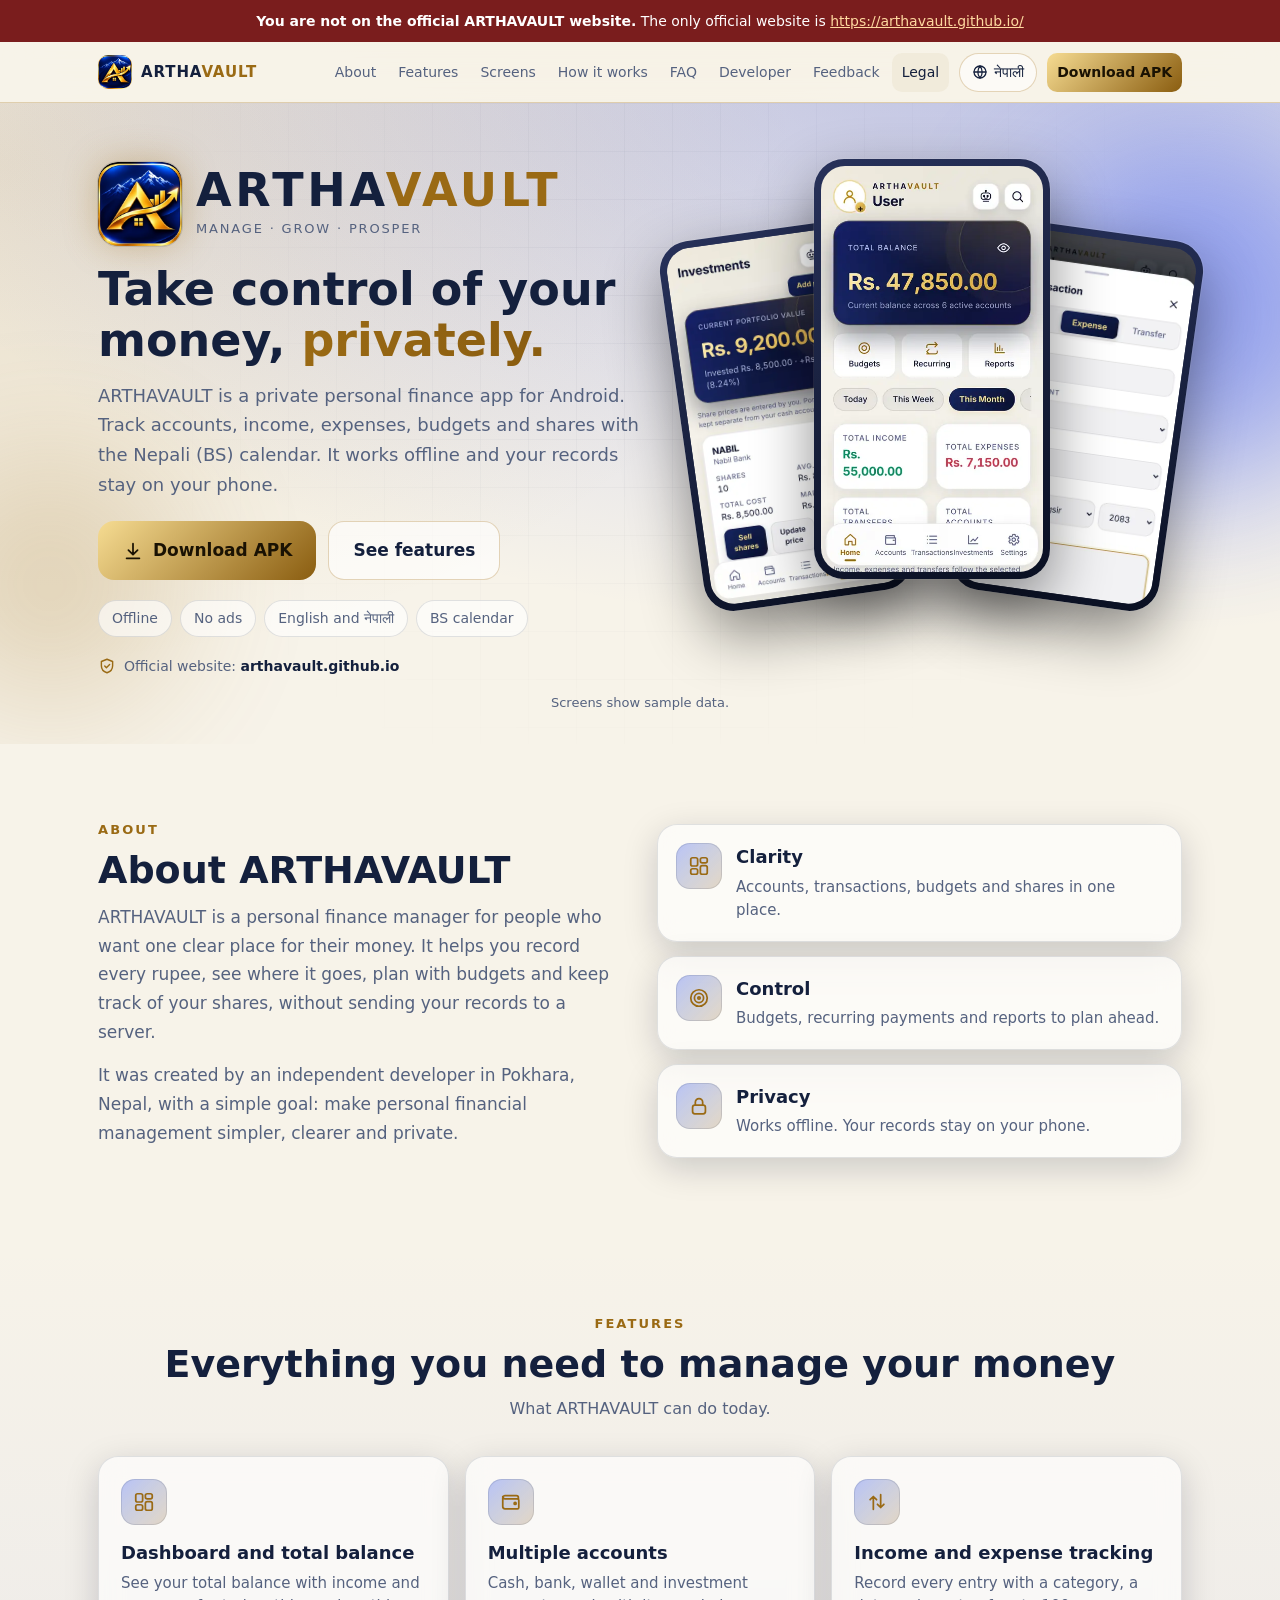
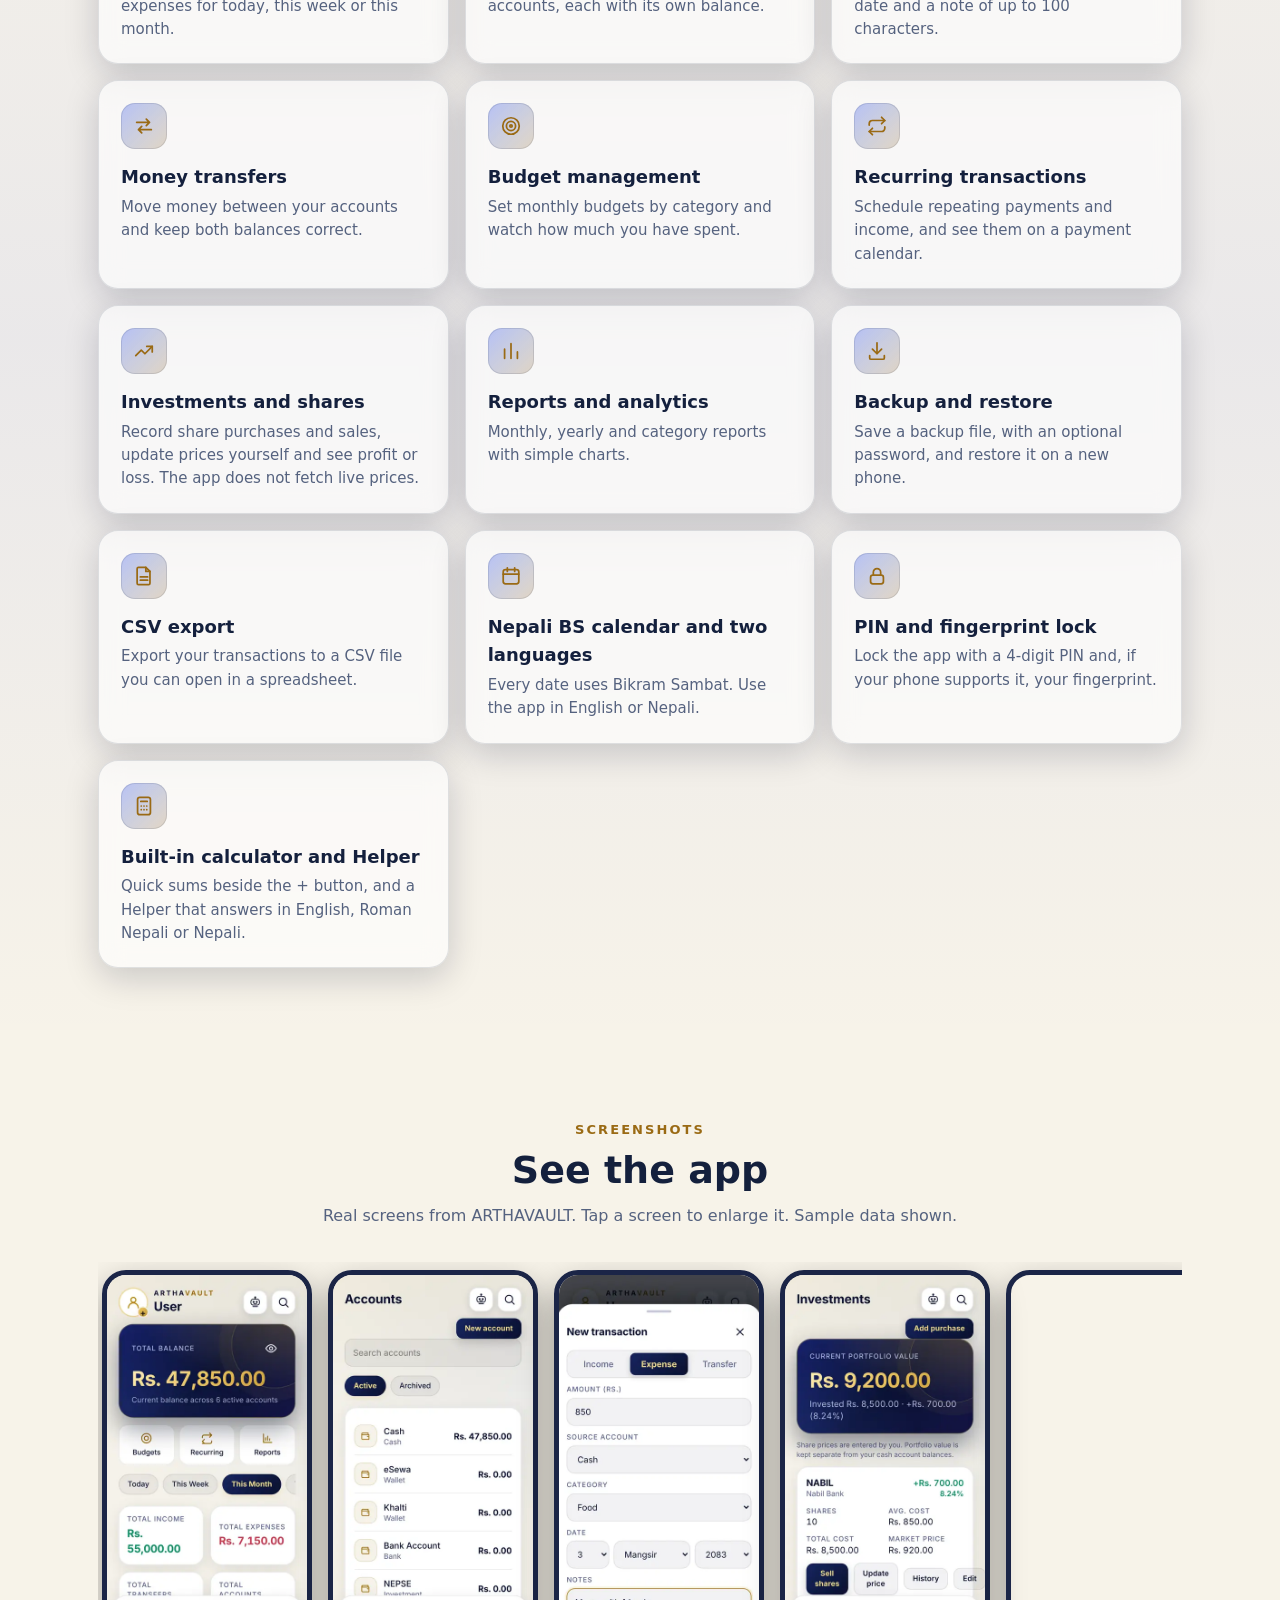
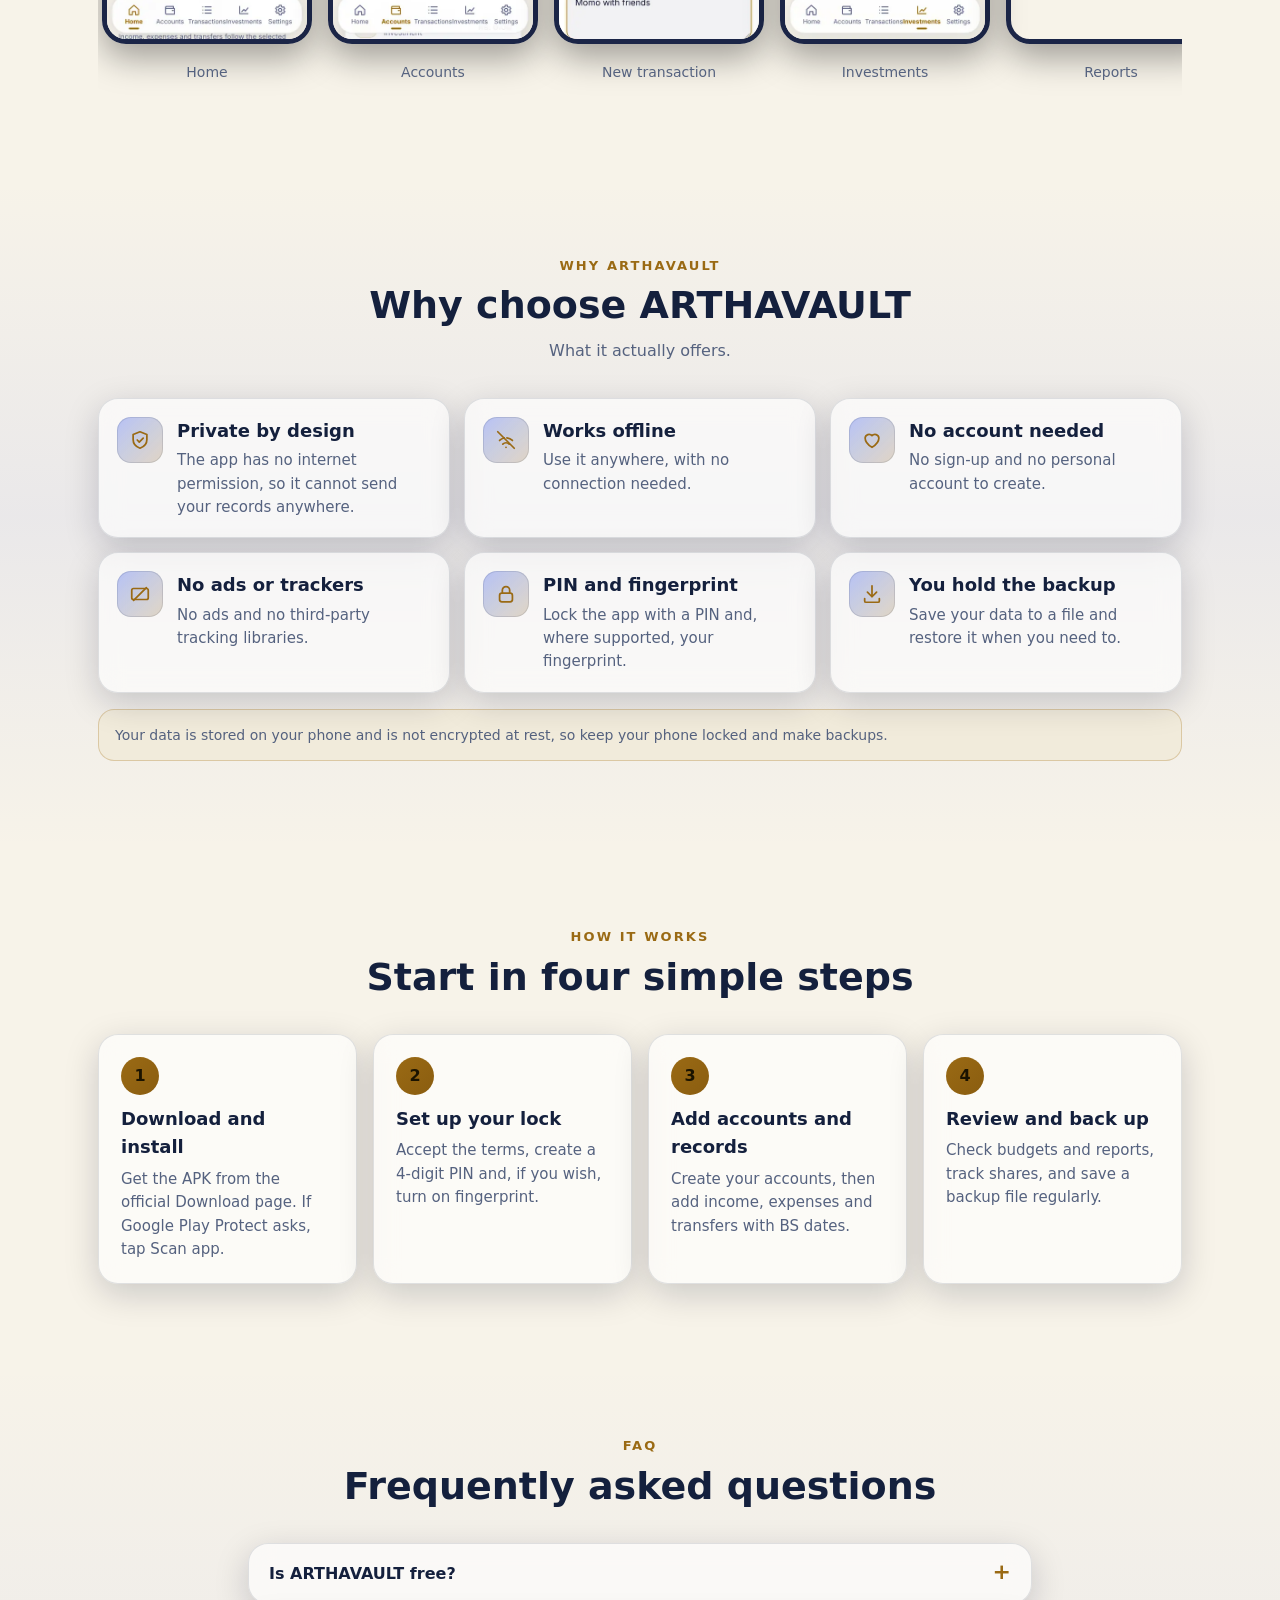
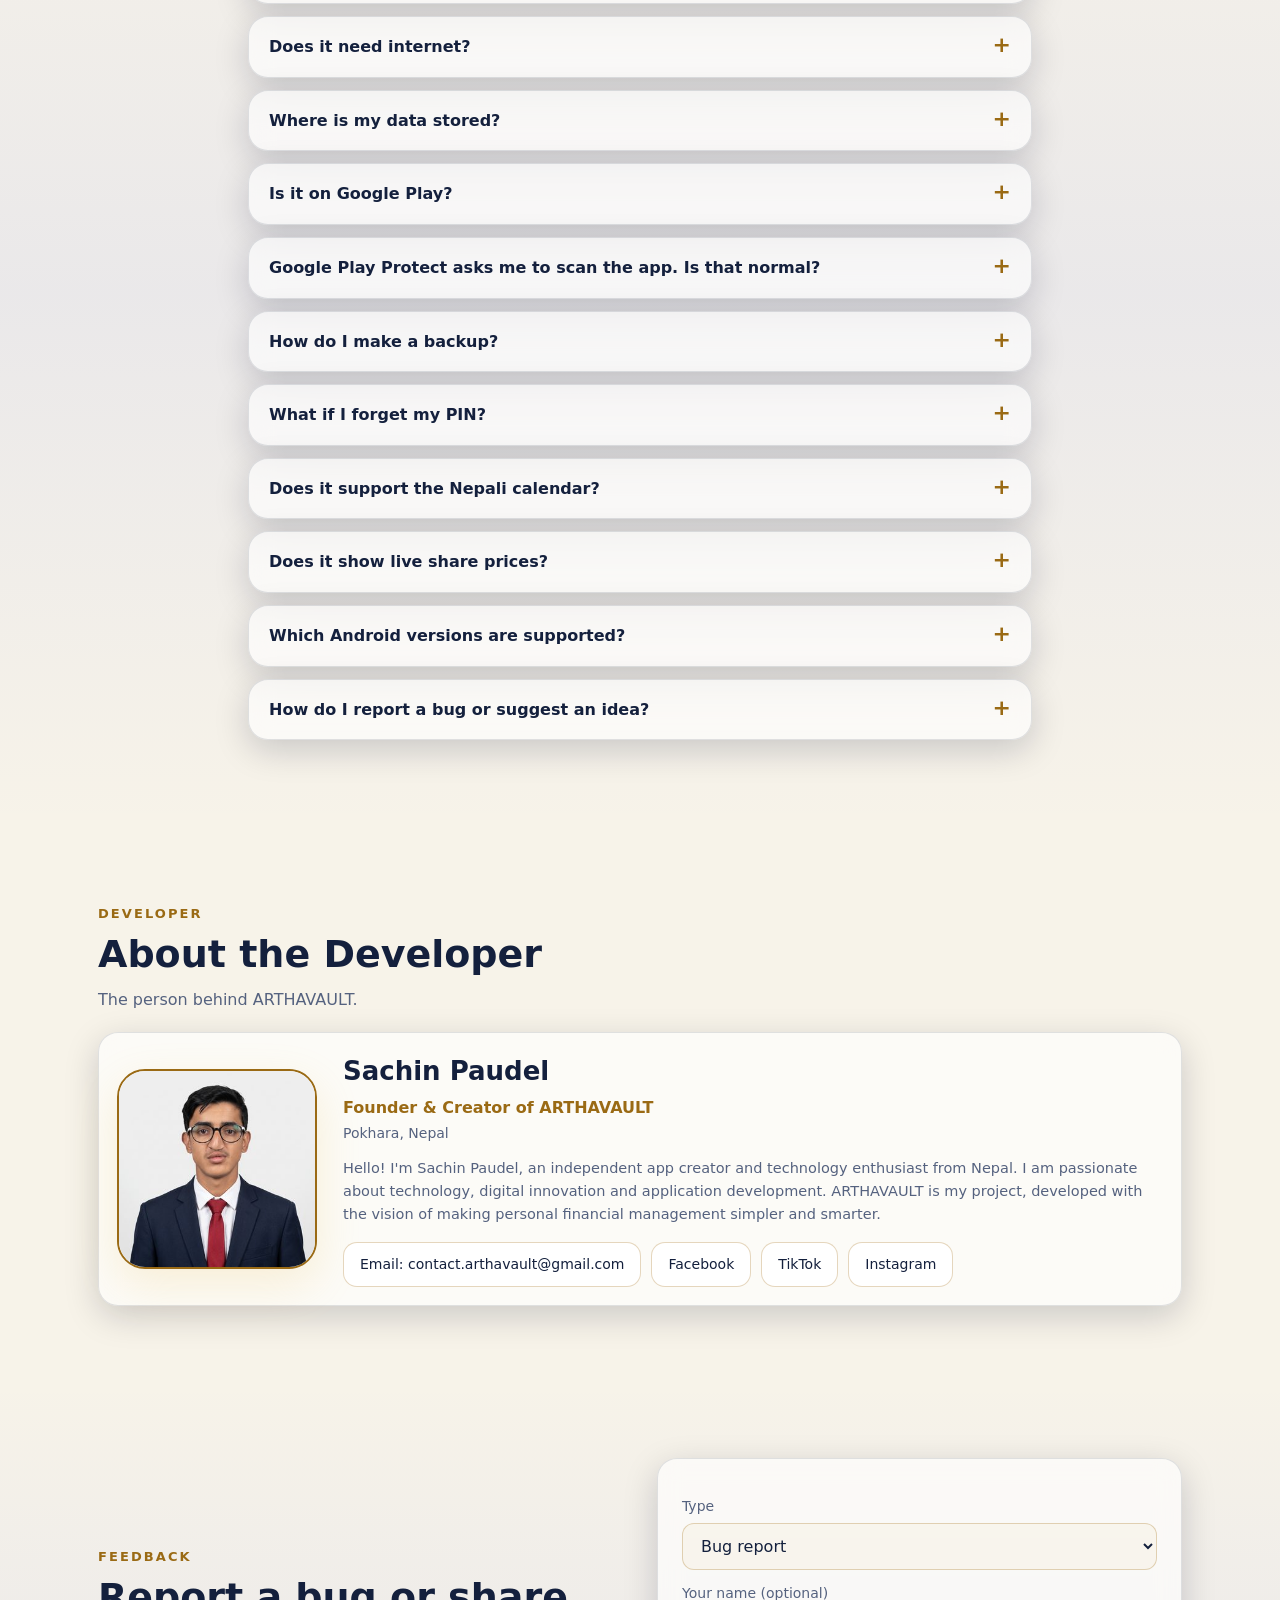
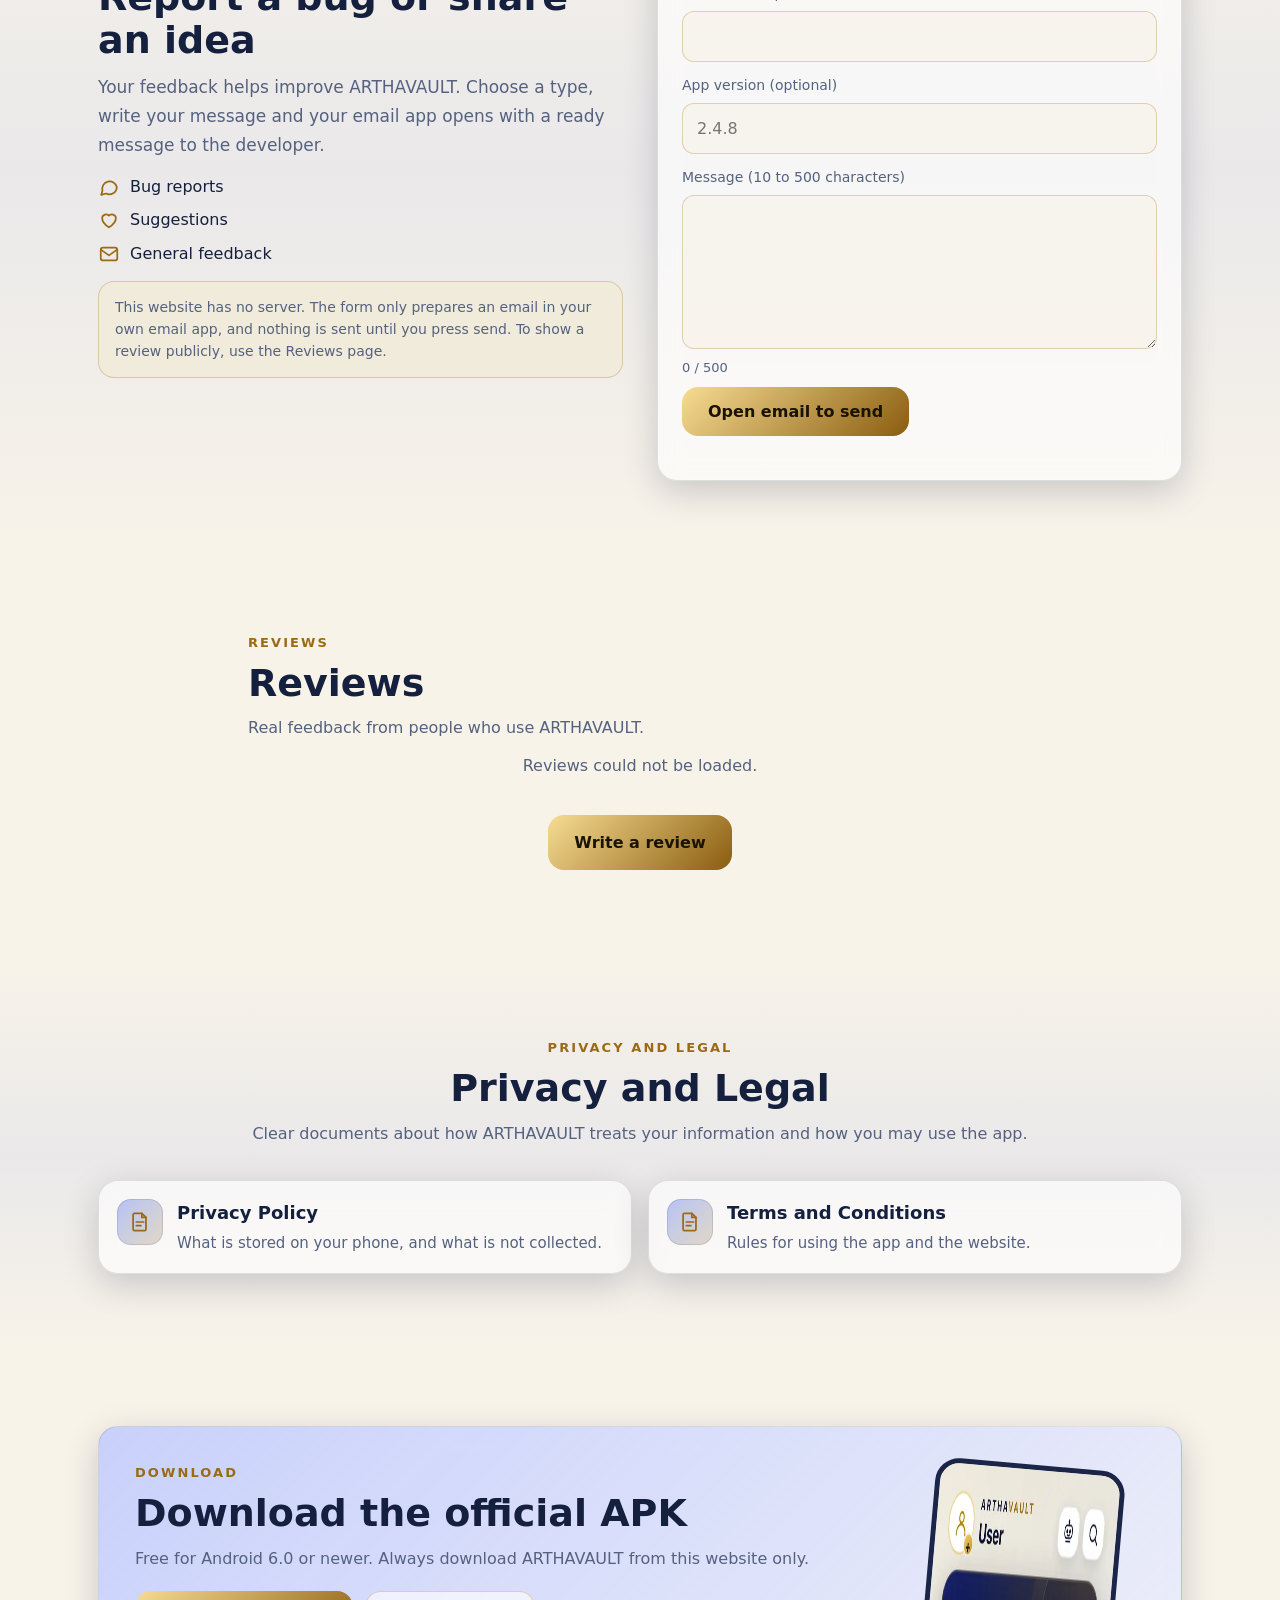
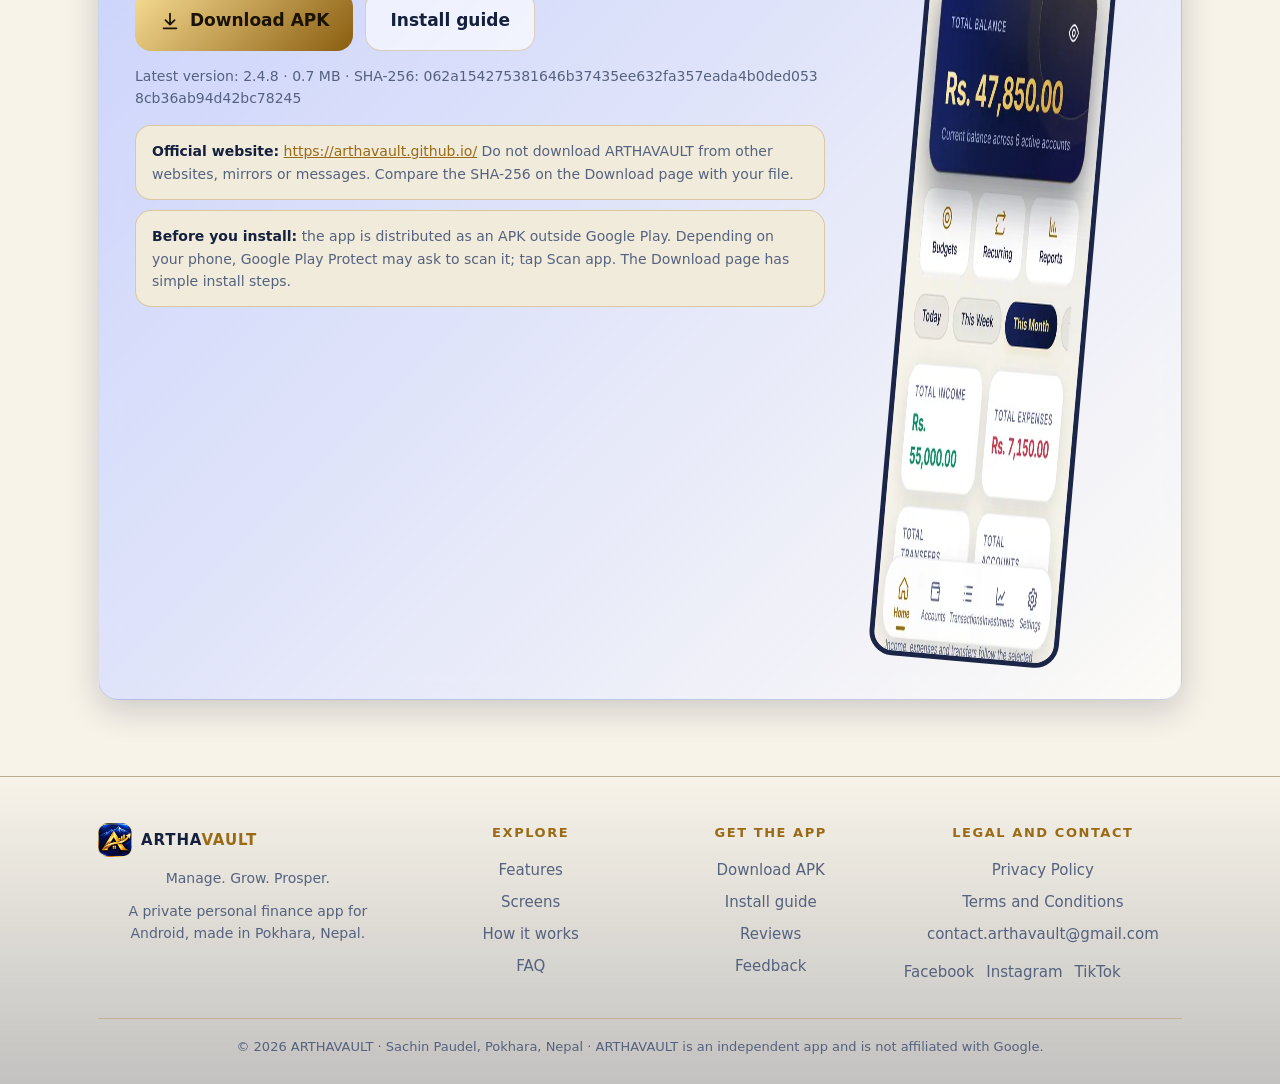
==== commit 3ec0a862: "Update index.html" ====
--- a/index.html
+++ b/index.html
@@ -1,5 +1,5 @@
 <!doctype html><html lang="en"><head><meta charset="utf-8"><meta name="viewport" content="width=device-width,initial-scale=1">
-<title>ARTHAVAULT - Private Personal Finance App for Android (Official Website)</title>
+<title>ARTHAVAULT - Private Personal Finance Manger App for Android (Official Website)</title>
 <meta name="description" content="ARTHAVAULT is a private personal finance app for Android. Track income, expenses, accounts and investments with PIN and fingerprint lock. Works offline in English and Nepali. Download the APK.">
 <link rel="canonical" href="https://arthavault.github.io/">
 <meta property="og:site_name" content="ARTHAVAULT"><meta name="application-name" content="ARTHAVAULT"><meta name="robots" content="index,follow"><meta name="theme-color" content="#070d1f">
@@ -75,4 +75,4 @@
 <button type="button" class="totop" id="totop" aria-label="Back to top" hidden><svg class="ic" aria-hidden="true"><use href="#i-up"/></svg></button>
 <dialog id="lb" class="lb" aria-label="Screenshot viewer"><div class="lbi"><button type="button" class="lbc" id="lbc" aria-label="Close"><svg class="ic" aria-hidden="true"><use href="#i-close"/></svg></button><button type="button" class="lbn lbp" id="lbp" aria-label="Previous"><svg class="ic" aria-hidden="true"><use href="#i-prev"/></svg></button><figure><img id="lbimg" alt="" width="450" height="800"><figcaption><b id="lbt"></b><span id="lbd"></span></figcaption></figure><button type="button" class="lbn lbx" id="lbx" aria-label="Next"><svg class="ic" aria-hidden="true"><use href="#i-next"/></svg></button></div></dialog>
 <script>window.GAL=[{f:"home",k:"g1",t:"Home",dk:"g1d",d:"Total balance, income and expenses at a glance."},{f:"accounts",k:"g2",t:"Accounts",dk:"g2d",d:"All your accounts and balances together."},{f:"add",k:"g3",t:"New transaction",dk:"g3d",d:"Pick the date from the Nepali (BS) calendar."},{f:"invest",k:"g4",t:"Investments",dk:"g4d",d:"Holdings, sell, edit and profit or loss."},{f:"reports",k:"g5",t:"Reports",dk:"g5d",d:"Monthly and yearly reports with charts."},{f:"calendar",k:"g6",t:"Payment calendar",dk:"g6d",d:"Recurring payments on the Bikram Sambat calendar."},{f:"helper",k:"g7",t:"Helper",dk:"g7d",d:"Ask how to use any feature, step by step."},{f:"settings",k:"g8",t:"Settings",dk:"g8d",d:"Language, security, backup and more."}];</script>
-<script src="assets/config.js"></script><script src="assets/i18n.js"></script><script src="assets/v2.js"></script><script src="assets/reviews.js"></script></body></html>+<script src="assets/config.js"></script><script src="assets/i18n.js"></script><script src="assets/v2.js"></script><script src="assets/reviews.js"></script></body></html>
--- a/assets/v2.css
+++ b/assets/v2.css
@@ -0,0 +1,127 @@
+/* ARTHAVAULT website v2 - layered on style.css */
+:root{--royal:#3d5af1;--navy:#0a1330;--glass:color-mix(in srgb,var(--s) 62%,transparent);--gl:color-mix(in srgb,var(--ink) 12%,transparent)}
+html{scroll-behavior:smooth;scroll-padding-top:76px}
+body{overflow-x:hidden}
+.w2{max-width:1120px}
+.narrow{max-width:820px}
+.prog{position:fixed;top:0;left:0;height:3px;width:0;z-index:100;background:linear-gradient(90deg,var(--royal),var(--gold))}
+.offbar{position:sticky;top:0;z-index:99;background:#7a1d1d;color:#fff;padding:10px 16px;text-align:center;font-size:14px}.offbar a{color:#ffd9a0}
+.v2n{position:sticky;top:0;z-index:90;backdrop-filter:blur(14px);-webkit-backdrop-filter:blur(14px);background:color-mix(in srgb,var(--bg) 80%,transparent);border-bottom:1px solid var(--line)}
+.v2n .w2{display:flex;align-items:center;gap:10px;min-height:60px}
+.brand{display:flex;align-items:center;gap:9px;font-weight:800;letter-spacing:.06em;color:var(--ink);text-decoration:none}
+.brand i{font-style:normal;color:var(--gold)}
+.menu{display:flex;gap:2px;margin-left:auto;flex-wrap:nowrap}
+.menu a{padding:8px 9px;border-radius:9px;font-size:14px;color:var(--mut);text-decoration:none;white-space:nowrap}
+.menu a:hover,.menu a.on{color:var(--ink);background:var(--gl)}
+.lang{display:inline-flex;align-items:center;gap:6px;border:1px solid var(--line);background:var(--glass);color:var(--ink);border-radius:999px;padding:7px 12px;font:inherit;font-size:14px;cursor:pointer}
+.lang .ic{width:16px;height:16px}
+.v2n .cta{background:linear-gradient(135deg,var(--gold),var(--gold2));color:#1a1300;font-weight:700;padding:9px 14px;border-radius:999px;text-decoration:none;white-space:nowrap;font-size:14px}
+.burger{display:none;border:1px solid var(--line);background:var(--glass);color:var(--ink);border-radius:10px;width:42px;height:42px;cursor:pointer;align-items:center;justify-content:center}
+.ic{width:22px;height:22px;display:inline-block;vertical-align:middle}
+.glass{background:var(--glass);border:1px solid var(--gl);border-radius:20px;backdrop-filter:blur(12px);-webkit-backdrop-filter:blur(12px);box-shadow:0 10px 34px rgba(5,10,40,.18)}
+.sec{padding:76px 0;position:relative}
+.sec.alt{background:linear-gradient(180deg,transparent,color-mix(in srgb,var(--royal) 7%,transparent),transparent)}
+.sh{text-align:center;margin-bottom:34px}
+.eye{color:var(--gold);font-size:13px;font-weight:700;letter-spacing:.16em;text-transform:uppercase;margin:0 0 8px}
+.sec .h2{font-size:clamp(26px,4.4vw,38px);line-height:1.15;margin:0 0 10px}
+.body{color:var(--mut);line-height:1.7;font-size:17px;margin:0 0 14px}
+.hero2{position:relative;overflow:hidden;padding:56px 0 30px;background:radial-gradient(1200px 600px at 80% -10%,color-mix(in srgb,var(--royal) 30%,transparent),transparent),radial-gradient(800px 500px at 0% 10%,color-mix(in srgb,var(--gold) 14%,transparent),transparent)}
+.orb{position:absolute;border-radius:50%;filter:blur(70px);opacity:.45;pointer-events:none}
+.o1{width:340px;height:340px;background:var(--royal);right:-80px;top:40px;animation:fl 14s ease-in-out infinite}
+.o2{width:260px;height:260px;background:var(--gold);left:-80px;bottom:30px;opacity:.22;animation:fl 18s ease-in-out infinite reverse}
+.grid-bg{position:absolute;inset:0;background-image:linear-gradient(var(--gl) 1px,transparent 1px),linear-gradient(90deg,var(--gl) 1px,transparent 1px);background-size:48px 48px;opacity:.35;-webkit-mask-image:radial-gradient(circle at 50% 30%,#000,transparent 70%);mask-image:radial-gradient(circle at 50% 30%,#000,transparent 70%)}
+@keyframes fl{50%{transform:translate(20px,-26px)}}
+.hgrid{position:relative;display:grid;grid-template-columns:1.05fr .95fr;gap:30px;align-items:center}
+.lockup{display:flex;align-items:center;gap:14px;margin-bottom:18px}
+.lockup .lg{border-radius:20px;box-shadow:0 0 0 1px var(--gl),0 0 34px color-mix(in srgb,var(--gold) 35%,transparent)}
+.lockup h1{margin:0;font-size:clamp(30px,5vw,46px);letter-spacing:.08em;line-height:1}
+.lockup h1 i{font-style:normal;color:var(--gold)}
+.lockup .tag{color:var(--mut);letter-spacing:.14em;font-size:13px;margin-top:6px}
+.hl{font-size:clamp(28px,4.6vw,46px);line-height:1.12;margin:0 0 14px;font-weight:800}
+.hl em{font-style:normal;background:linear-gradient(90deg,var(--gold),var(--gold2));-webkit-background-clip:text;background-clip:text;color:transparent}
+.lead2{color:var(--mut);font-size:18px;line-height:1.65;max-width:560px;margin:0 0 22px}
+.cta-row{display:flex;gap:12px;flex-wrap:wrap}
+.btn.big{padding:15px 24px;font-size:17px;display:inline-flex;align-items:center;gap:9px}
+.btn.sec{background:var(--glass);color:var(--ink);border:1px solid var(--line)}
+.pills{list-style:none;padding:0;margin:20px 0 0;display:flex;flex-wrap:wrap;gap:8px}
+.pills li{border:1px solid var(--gl);background:var(--glass);border-radius:999px;padding:6px 13px;font-size:14px;color:var(--mut)}
+.official{display:flex;align-items:center;gap:8px;margin:18px 0 0;color:var(--mut);font-size:14px}.official .ic{color:var(--gold);width:18px;height:18px}.official b{color:var(--ink)}
+.hphones{position:relative;height:520px}
+.hp{position:absolute;width:210px;aspect-ratio:9/16;border-radius:30px;padding:7px;background:linear-gradient(160deg,#27315a,#0a1022);box-shadow:0 24px 60px rgba(0,0,0,.45),0 0 0 1px rgba(255,255,255,.12)}
+.hp img{width:100%;height:100%;border-radius:24px;object-fit:cover;display:block}
+.p2{left:50%;top:0;transform:translateX(-50%);z-index:3;width:236px;animation:bob 6s ease-in-out infinite}
+.p1{left:0;top:70px;transform:rotate(-8deg);z-index:2;animation:bob 7s ease-in-out infinite .4s}
+.p3{right:0;top:70px;transform:rotate(8deg);z-index:2;animation:bob 7s ease-in-out infinite .8s}
+@keyframes bob{50%{translate:0 -10px}}
+.sample{position:relative;color:var(--mut);font-size:13px;text-align:center;margin:14px auto 0}
+.split{display:grid;grid-template-columns:1fr 1fr;gap:34px;align-items:center}
+.pillars{display:grid;gap:14px}
+.pl,.wc,.lc{display:flex;gap:14px;align-items:flex-start;padding:18px;text-decoration:none;color:inherit}
+.pl h3,.wc h3,.lc h3,.fc h3{margin:0 0 4px;font-size:18px}
+.pl p,.wc p,.lc p,.fc p{margin:0;color:var(--mut);line-height:1.55;font-size:15px}
+.fi{flex:none;width:46px;height:46px;border-radius:14px;display:grid;place-items:center;background:linear-gradient(135deg,color-mix(in srgb,var(--royal) 35%,transparent),color-mix(in srgb,var(--gold) 25%,transparent));color:var(--gold);box-shadow:inset 0 0 0 1px var(--gl)}
+.fg{display:grid;grid-template-columns:repeat(auto-fill,minmax(260px,1fr));gap:16px}
+.fc{padding:22px;transition:transform .25s,box-shadow .25s}
+.fc .fi{margin-bottom:14px}
+.fc:hover,.lc:hover{transform:translateY(-4px);box-shadow:0 16px 40px rgba(61,90,241,.28)}
+.gtrack{display:flex;gap:16px;overflow-x:auto;scroll-snap-type:x mandatory;padding:8px 4px 20px;-webkit-overflow-scrolling:touch}
+.gs{flex:none;scroll-snap-align:center;width:min(210px,56vw);background:none;border:0;padding:0;cursor:pointer;color:var(--ink);font:inherit;text-align:center}
+.gs img{width:100%;height:auto;aspect-ratio:9/16;object-fit:cover;border-radius:24px;border:5px solid #1b2547;box-shadow:0 14px 34px rgba(0,0,0,.35);transition:transform .25s}
+.gs:hover img,.gs:focus-visible img{transform:translateY(-6px) scale(1.02)}
+.gs span{display:block;margin-top:10px;font-size:14px;color:var(--mut)}
+.wg{display:grid;grid-template-columns:repeat(auto-fill,minmax(300px,1fr));gap:14px}
+.stl{list-style:none;padding:0;margin:0;display:grid;grid-template-columns:repeat(auto-fit,minmax(230px,1fr));gap:16px}
+.st{padding:22px;display:block}
+.st h3{margin:10px 0 6px;font-size:18px}.st p{margin:0;color:var(--mut);line-height:1.55;font-size:15px}
+.sn{display:inline-grid;place-items:center;width:38px;height:38px;border-radius:50%;background:linear-gradient(135deg,var(--gold),var(--gold2));color:#1a1300;font-weight:800}
+.qa{padding:0;margin-bottom:12px;overflow:hidden}
+.qa summary{cursor:pointer;padding:17px 20px;font-weight:600;list-style:none;display:flex;justify-content:space-between;gap:12px}
+.qa summary::-webkit-details-marker{display:none}
+.qa summary::after{content:"+";color:var(--gold);font-size:22px;line-height:1}
+.qa[open] summary::after{content:"\2212"}
+.qa p{margin:0;padding:0 20px 18px;color:var(--mut);line-height:1.65}
+.mini{list-style:none;padding:0;margin:0 0 14px;display:grid;gap:8px}.mini li{display:flex;gap:10px;align-items:center;color:var(--ink)}.mini .ic{color:var(--gold)}
+.fform{padding:24px;display:block}
+.fform label{display:block;font-size:14px;color:var(--mut);margin:12px 0 6px}
+.fform input,.fform select,.fform textarea{width:100%;box-sizing:border-box;padding:12px 14px;border-radius:12px;border:1px solid var(--line);background:color-mix(in srgb,var(--bg) 70%,transparent);color:var(--ink);font:inherit;font-size:16px}
+.fform input:focus,.fform select:focus,.fform textarea:focus,.lang:focus-visible,.gs:focus-visible,.burger:focus-visible{outline:2px solid var(--gold);outline-offset:2px}
+.lgrid{display:grid;grid-template-columns:repeat(auto-fit,minmax(280px,1fr));gap:16px}
+.dlp{display:grid;grid-template-columns:1.4fr .6fr;gap:24px;padding:36px;overflow:hidden;background:linear-gradient(135deg,color-mix(in srgb,var(--royal) 28%,var(--s)),var(--glass))}
+.dlv img{width:100%;max-width:190px;border-radius:24px;border:5px solid #1b2547;display:block;margin:0 auto;transform:rotate(5deg)}
+.vinfo{color:var(--mut);font-size:14px;margin:14px 0 0;word-break:break-all}
+.f2{border-top:1px solid var(--line);padding:46px 0 26px;background:linear-gradient(180deg,transparent,color-mix(in srgb,var(--navy) 22%,transparent))}
+.fgrid{display:grid;grid-template-columns:1.4fr 1fr 1fr 1.3fr;gap:26px}
+.f2 h4{margin:0 0 10px;color:var(--gold);font-size:13px;letter-spacing:.12em;text-transform:uppercase}
+.f2 a:not(.brand){display:block;color:var(--mut);text-decoration:none;padding:4px 0;font-size:15px;word-break:break-word}.f2 a:hover{color:var(--ink)}
+.f2 .soc{display:flex;gap:12px;flex-wrap:wrap;margin-top:6px}.f2 .soc a{display:inline}
+.fm{color:var(--mut);font-size:14px;line-height:1.6;margin:10px 0 0}
+.fine{color:var(--mut);font-size:13px;margin:30px 0 0;padding-top:18px;border-top:1px solid var(--line)}
+.totop{position:fixed;right:16px;bottom:18px;z-index:80;width:46px;height:46px;border-radius:50%;border:1px solid var(--gl);background:var(--glass);color:var(--gold);backdrop-filter:blur(10px);cursor:pointer;display:grid;place-items:center}
+.totop[hidden]{display:none}
+.lb{border:0;background:transparent;padding:0;max-width:100vw;max-height:100vh;width:100vw;height:100vh;color:#fff}
+.lb::backdrop{background:rgba(4,8,24,.88);backdrop-filter:blur(6px)}
+.lbi{position:relative;height:100%;display:flex;align-items:center;justify-content:center;gap:10px;padding:14px}
+.lb figure{margin:0;text-align:center;max-width:min(380px,70vw)}
+.lb img{max-height:76vh;max-width:100%;width:auto;height:auto;border-radius:22px;border:5px solid #1b2547}
+.lb figcaption{margin-top:12px}.lb figcaption b{display:block;font-size:18px}.lb figcaption span{color:#c9d1ee;font-size:15px}
+.lbn,.lbc{border:1px solid rgba(255,255,255,.25);background:rgba(255,255,255,.1);color:#fff;border-radius:50%;width:46px;height:46px;cursor:pointer;display:grid;place-items:center;flex:none}
+.lbc{position:absolute;top:14px;right:14px}
+.rv{opacity:0;transform:translateY(18px);transition:opacity .6s,transform .6s}.rv.in{opacity:1;transform:none}
+.nojs .rv{opacity:1;transform:none}
+@media(max-width:960px){.menu a:nth-child(n+6){display:none}}
+@media(max-width:820px){
+.sec{padding:54px 0}
+.hgrid,.split,.dlp{grid-template-columns:1fr}
+.hphones{height:440px;order:2}.hp{width:170px}.p2{width:190px}
+.burger{display:inline-flex}
+.v2n .w2{flex-wrap:wrap}
+.menu{display:none;order:9;width:100%;flex-direction:column;margin:0 0 10px;padding:8px;border:1px solid var(--gl);border-radius:16px;background:var(--glass)}
+.menu.open{display:flex}.menu a,.menu a:nth-child(n+6){display:block;padding:12px}
+.v2n .cta{display:none}.lang{margin-left:auto}
+.fgrid{grid-template-columns:1fr 1fr}.dlp{padding:24px}.dlv{display:none}
+}
+@media(max-width:480px){.fgrid{grid-template-columns:1fr}.lead2{font-size:16px}.btn.big{width:100%;justify-content:center}.lb figure{max-width:62vw}.lbn{width:40px;height:40px}}
+@media(prefers-reduced-motion:reduce){*{animation:none!important;transition:none!important;scroll-behavior:auto!important}.rv{opacity:1;transform:none}}
+/* fix: style.css fixes nav height at 60px, which let the open mobile menu spill over the page */
+nav.v2n .w.w2{height:auto;min-height:60px}
+@media(max-width:820px){nav.v2n{background:var(--bg)}nav.v2n .w.w2{padding-top:6px;padding-bottom:6px}.menu{background:var(--bg)!important;margin-top:6px}}
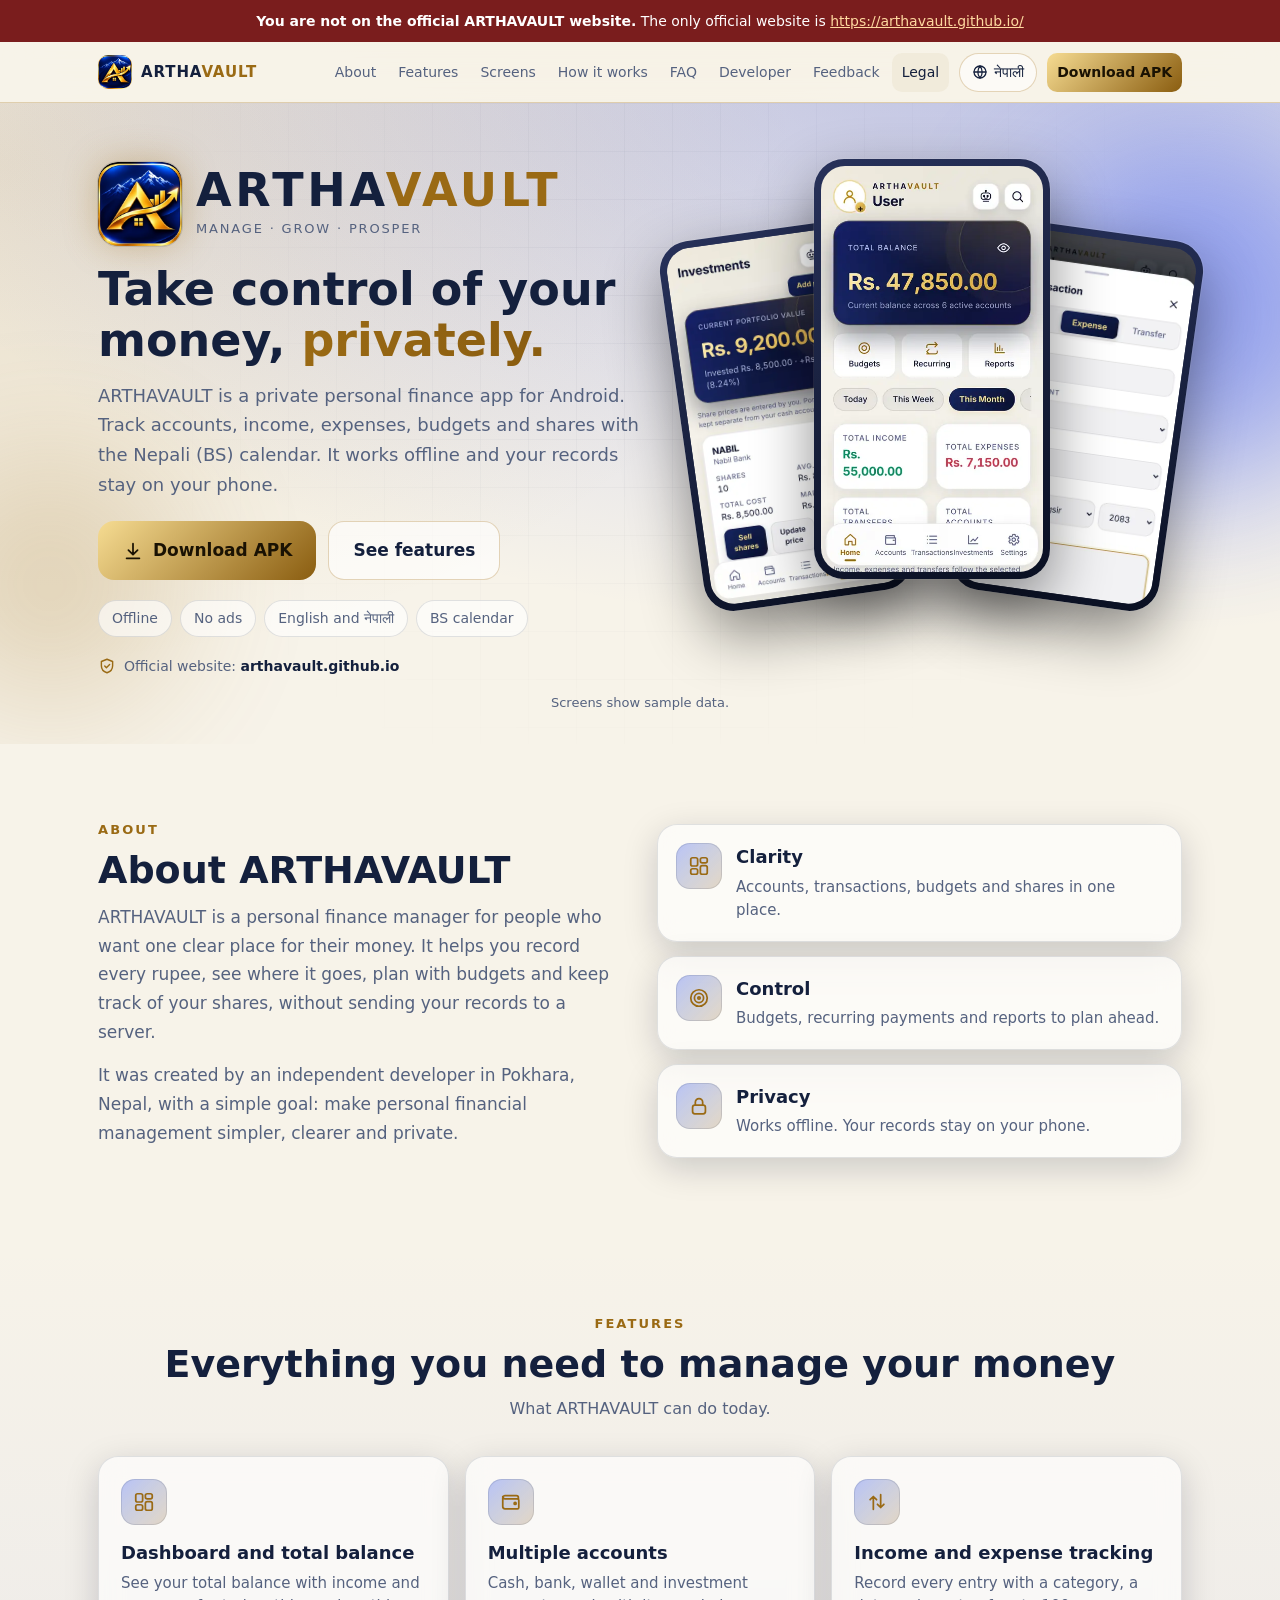
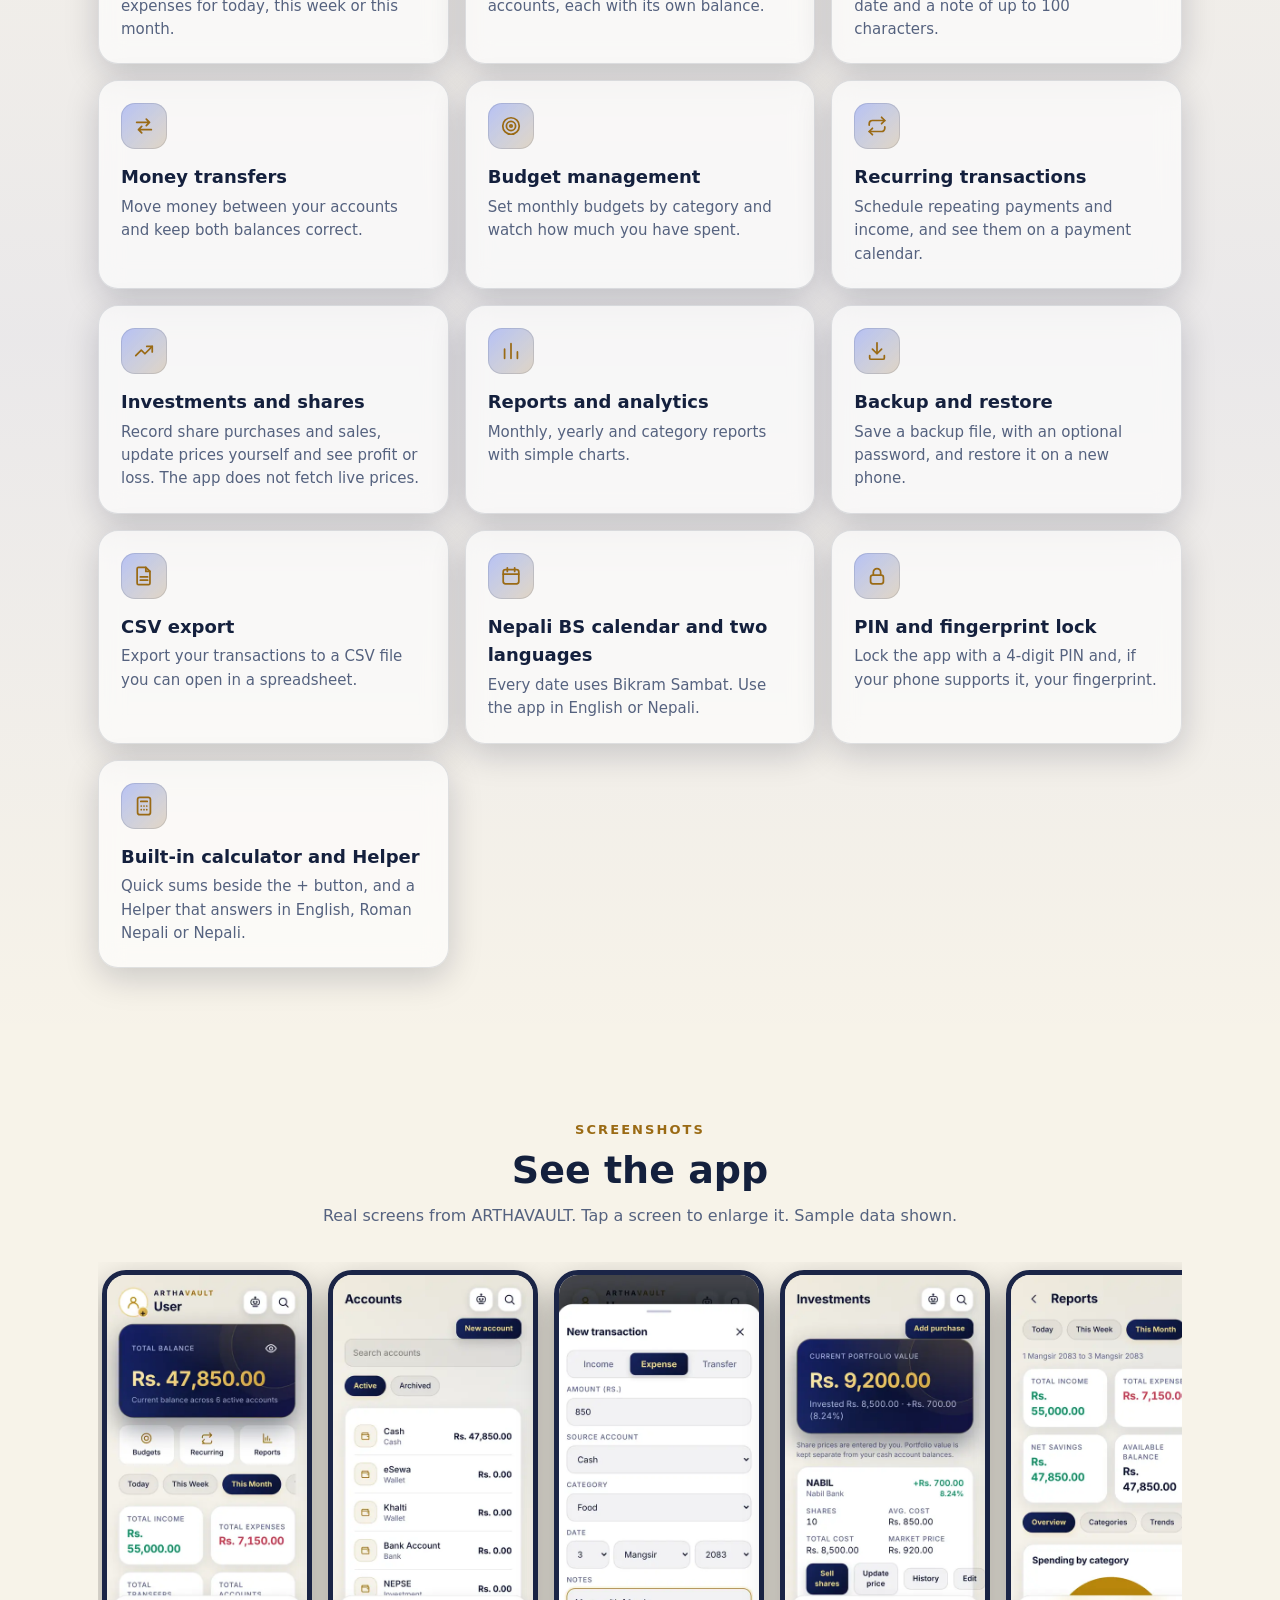
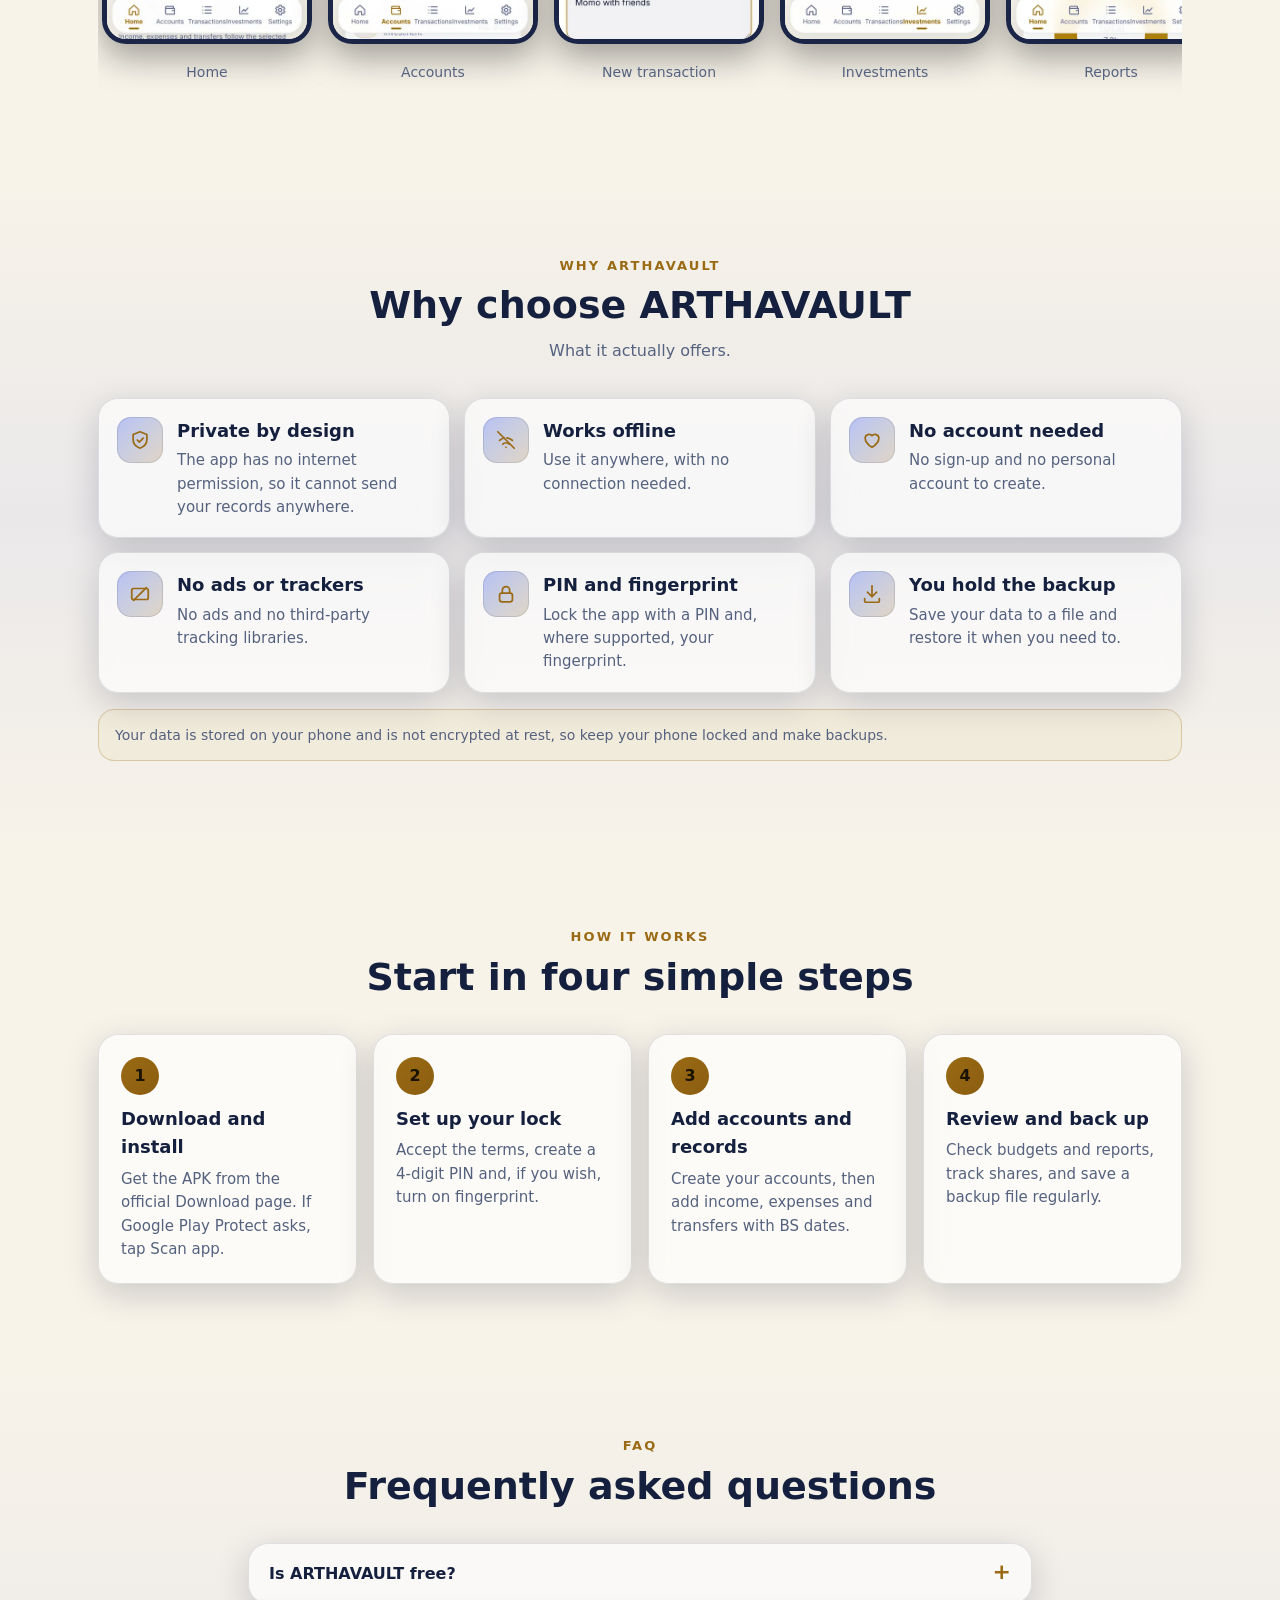
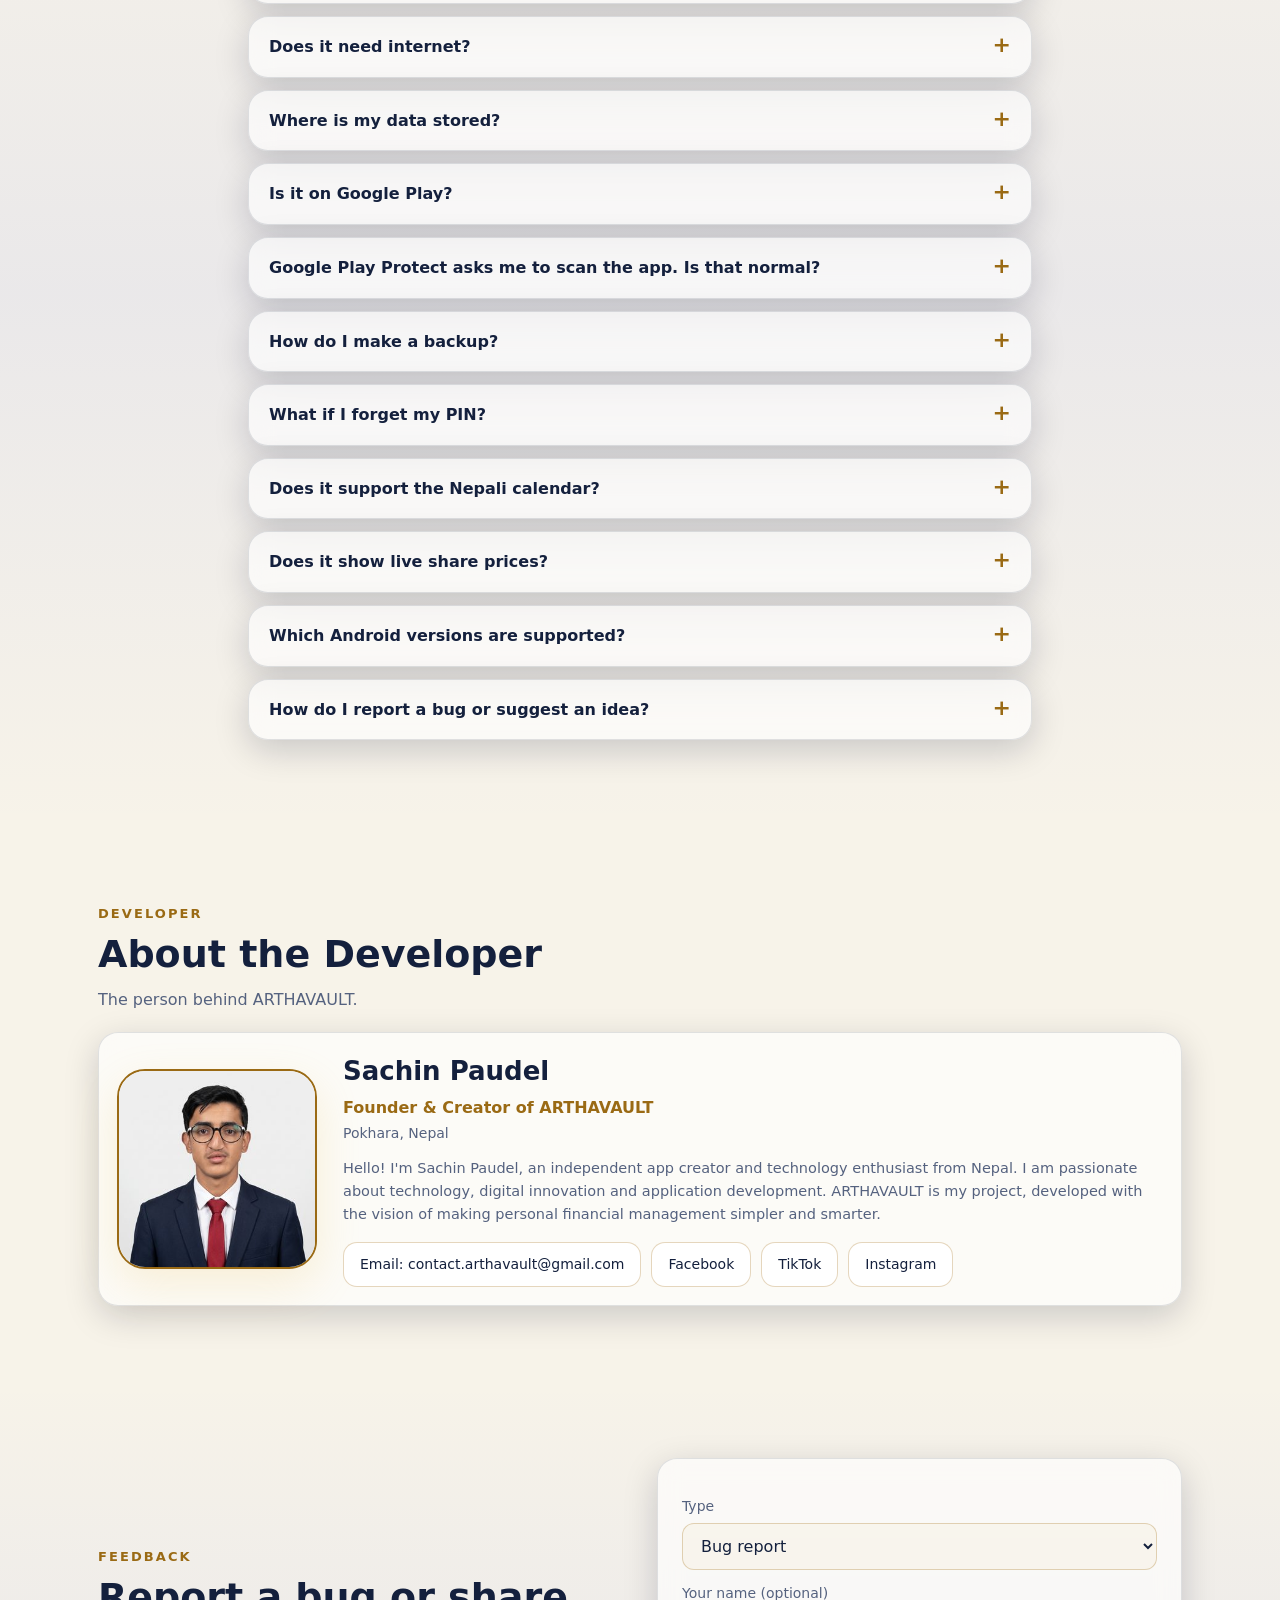
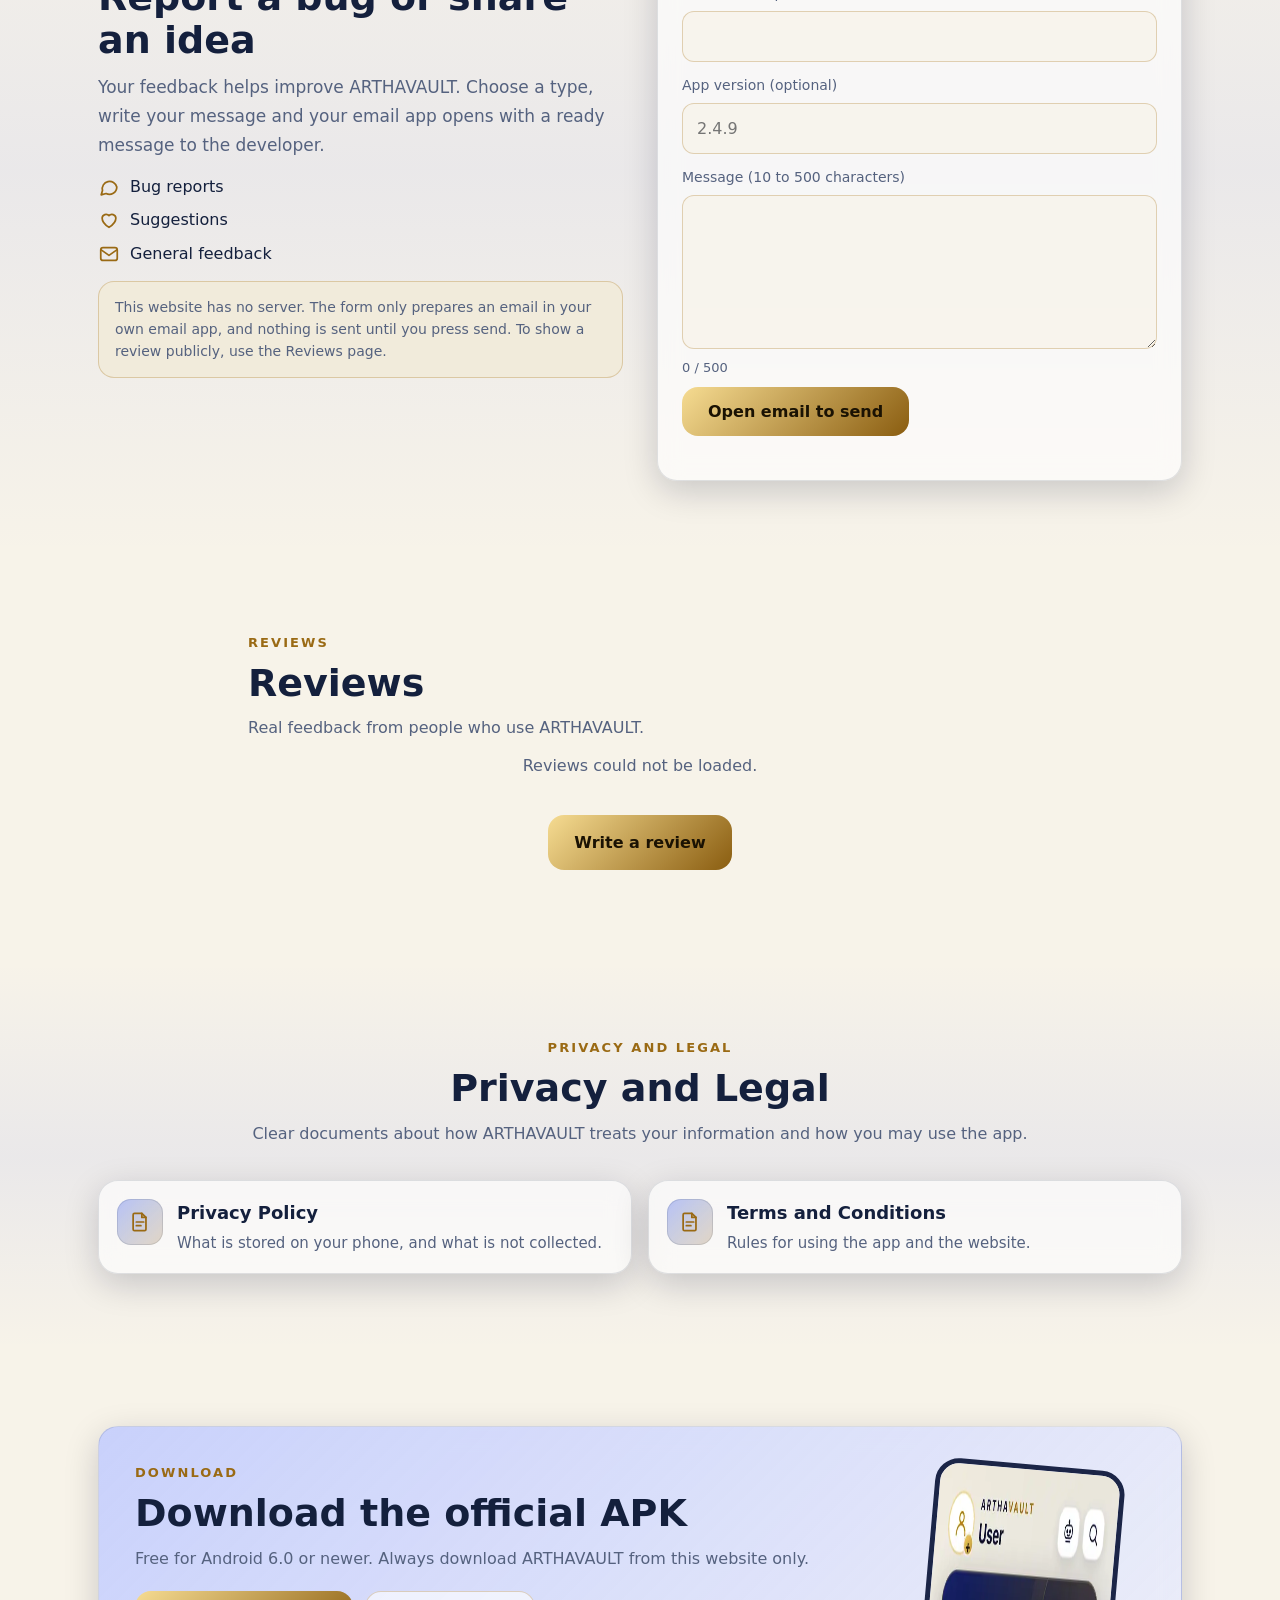
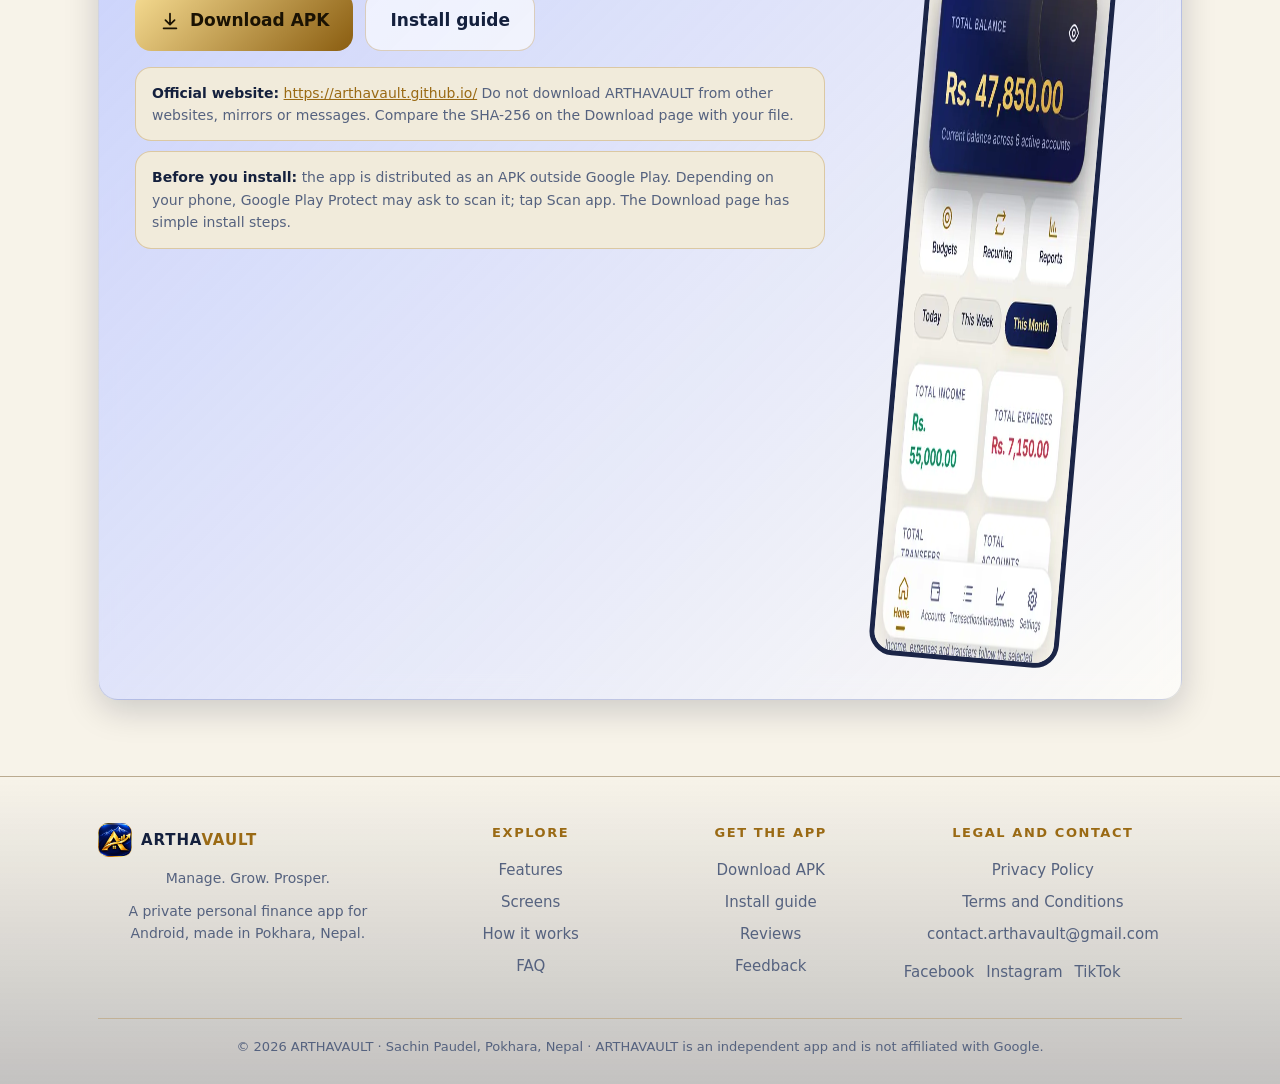
==== commit 21837695: "Add files via upload" ====
--- a/index.html
+++ b/index.html
@@ -1,5 +1,5 @@
 <!doctype html><html lang="en"><head><meta charset="utf-8"><meta name="viewport" content="width=device-width,initial-scale=1">
-<title>ARTHAVAULT - Private Personal Finance Manger App for Android (Official Website)</title>
+<title>ARTHAVAULT - Private Personal Finance App for Android (Official Website)</title>
 <meta name="description" content="ARTHAVAULT is a private personal finance app for Android. Track income, expenses, accounts and investments with PIN and fingerprint lock. Works offline in English and Nepali. Download the APK.">
 <link rel="canonical" href="https://arthavault.github.io/">
 <meta property="og:site_name" content="ARTHAVAULT"><meta name="application-name" content="ARTHAVAULT"><meta name="robots" content="index,follow"><meta name="theme-color" content="#070d1f">
@@ -51,7 +51,7 @@
 <p class="note" data-i18n="fb6">This website has no server. The form only prepares an email in your own email app, and nothing is sent until you press send. To show a review publicly, use the Reviews page.</p></div>
 <form id="fbf" class="glass fform rv" novalidate><label for="ft" data-i18n="fl1">Type</label><select id="ft"><option value="Bug report" data-i18n="fo1">Bug report</option><option value="Suggestion" data-i18n="fo2">Suggestion</option><option value="Feedback" data-i18n="fo3">General feedback</option></select>
 <label for="fn" data-i18n="fl2">Your name (optional)</label><input id="fn" maxlength="30" autocomplete="nickname">
-<label for="fv" data-i18n="fl3">App version (optional)</label><input id="fv" maxlength="12" placeholder="2.4.8">
+<label for="fv" data-i18n="fl3">App version (optional)</label><input id="fv" maxlength="12" placeholder="2.4.9">
 <label for="fm" data-i18n="fl4">Message (10 to 500 characters)</label><textarea id="fm" rows="5" maxlength="500"></textarea><div class="sub" id="fc" style="margin:2px 0 8px;font-size:13px">0 / 500</div>
 <button class="btn" type="submit" data-i18n="fsend">Open email to send</button><div id="fmsg" class="sub" role="status" aria-live="polite" style="margin-top:10px"></div></form></div></div></section>
 <section id="reviews" class="sec"><div class="w w2 narrow rv"><p class="eye" data-i18n="e9">Reviews</p><h2 class="h2" data-i18n="rv1">Reviews</h2><p class="sub" data-i18n="rv2">Real feedback from people who use ARTHAVAULT.</p>
@@ -62,7 +62,6 @@
 <div class="lgrid"><a class="lc glass rv" href="privacy.html"><span class="fi"><svg class="ic" aria-hidden="true"><use href="#i-doc"/></svg></span><div><h3 data-i18n="lg3">Privacy Policy</h3><p data-i18n="lg3d">What is stored on your phone, and what is not collected.</p></div></a><a class="lc glass rv" href="terms.html"><span class="fi"><svg class="ic" aria-hidden="true"><use href="#i-doc"/></svg></span><div><h3 data-i18n="lg4">Terms and Conditions</h3><p data-i18n="lg4d">Rules for using the app and the website.</p></div></a></div></div></section>
 <section id="download" class="sec"><div class="w w2"><div class="dlp glass rv"><div class="dlt"><p class="eye" data-i18n="e11">Download</p><h2 class="h2" data-i18n="dp1">Download the official APK</h2><p class="sub" data-i18n="dp2">Free for Android 6.0 or newer. Always download ARTHAVAULT from this website only.</p>
 <div class="cta-row"><a class="btn big js-dl" href="download.html"><svg class="ic" aria-hidden="true"><use href="#i-down"/></svg><span data-i18n="dl">Download APK</span></a><a class="btn sec big" href="download.html#howto" data-i18n="dp3">Install guide</a></div>
-<p class="vinfo" id="vinfo" aria-live="polite"></p>
 <div class="note" style="margin-top:16px"><b data-i18n="dp4">Official website:</b> <a href="https://arthavault.github.io/">https://arthavault.github.io/</a> <span data-i18n="dp5">Do not download ARTHAVAULT from other websites, mirrors or messages. Compare the SHA-256 on the Download page with your file.</span></div>
 <p class="note" style="margin-top:10px"><b data-i18n="dp6">Before you install:</b> <span data-i18n="dp7">the app is distributed as an APK outside Google Play. Depending on your phone, Google Play Protect may ask to scan it; tap Scan app. The Download page has simple install steps.</span></p></div>
 <div class="dlv" aria-hidden="true"><img src="assets/shots/home.webp" alt="" width="450" height="800" loading="lazy" decoding="async"></div></div></div></section></main>
@@ -75,4 +74,4 @@
 <button type="button" class="totop" id="totop" aria-label="Back to top" hidden><svg class="ic" aria-hidden="true"><use href="#i-up"/></svg></button>
 <dialog id="lb" class="lb" aria-label="Screenshot viewer"><div class="lbi"><button type="button" class="lbc" id="lbc" aria-label="Close"><svg class="ic" aria-hidden="true"><use href="#i-close"/></svg></button><button type="button" class="lbn lbp" id="lbp" aria-label="Previous"><svg class="ic" aria-hidden="true"><use href="#i-prev"/></svg></button><figure><img id="lbimg" alt="" width="450" height="800"><figcaption><b id="lbt"></b><span id="lbd"></span></figcaption></figure><button type="button" class="lbn lbx" id="lbx" aria-label="Next"><svg class="ic" aria-hidden="true"><use href="#i-next"/></svg></button></div></dialog>
 <script>window.GAL=[{f:"home",k:"g1",t:"Home",dk:"g1d",d:"Total balance, income and expenses at a glance."},{f:"accounts",k:"g2",t:"Accounts",dk:"g2d",d:"All your accounts and balances together."},{f:"add",k:"g3",t:"New transaction",dk:"g3d",d:"Pick the date from the Nepali (BS) calendar."},{f:"invest",k:"g4",t:"Investments",dk:"g4d",d:"Holdings, sell, edit and profit or loss."},{f:"reports",k:"g5",t:"Reports",dk:"g5d",d:"Monthly and yearly reports with charts."},{f:"calendar",k:"g6",t:"Payment calendar",dk:"g6d",d:"Recurring payments on the Bikram Sambat calendar."},{f:"helper",k:"g7",t:"Helper",dk:"g7d",d:"Ask how to use any feature, step by step."},{f:"settings",k:"g8",t:"Settings",dk:"g8d",d:"Language, security, backup and more."}];</script>
-<script src="assets/config.js"></script><script src="assets/i18n.js"></script><script src="assets/v2.js"></script><script src="assets/reviews.js"></script></body></html>
+<script src="assets/config.js"></script><script src="assets/i18n.js"></script><script src="assets/v2.js"></script><script src="assets/reviews.js"></script></body></html>
